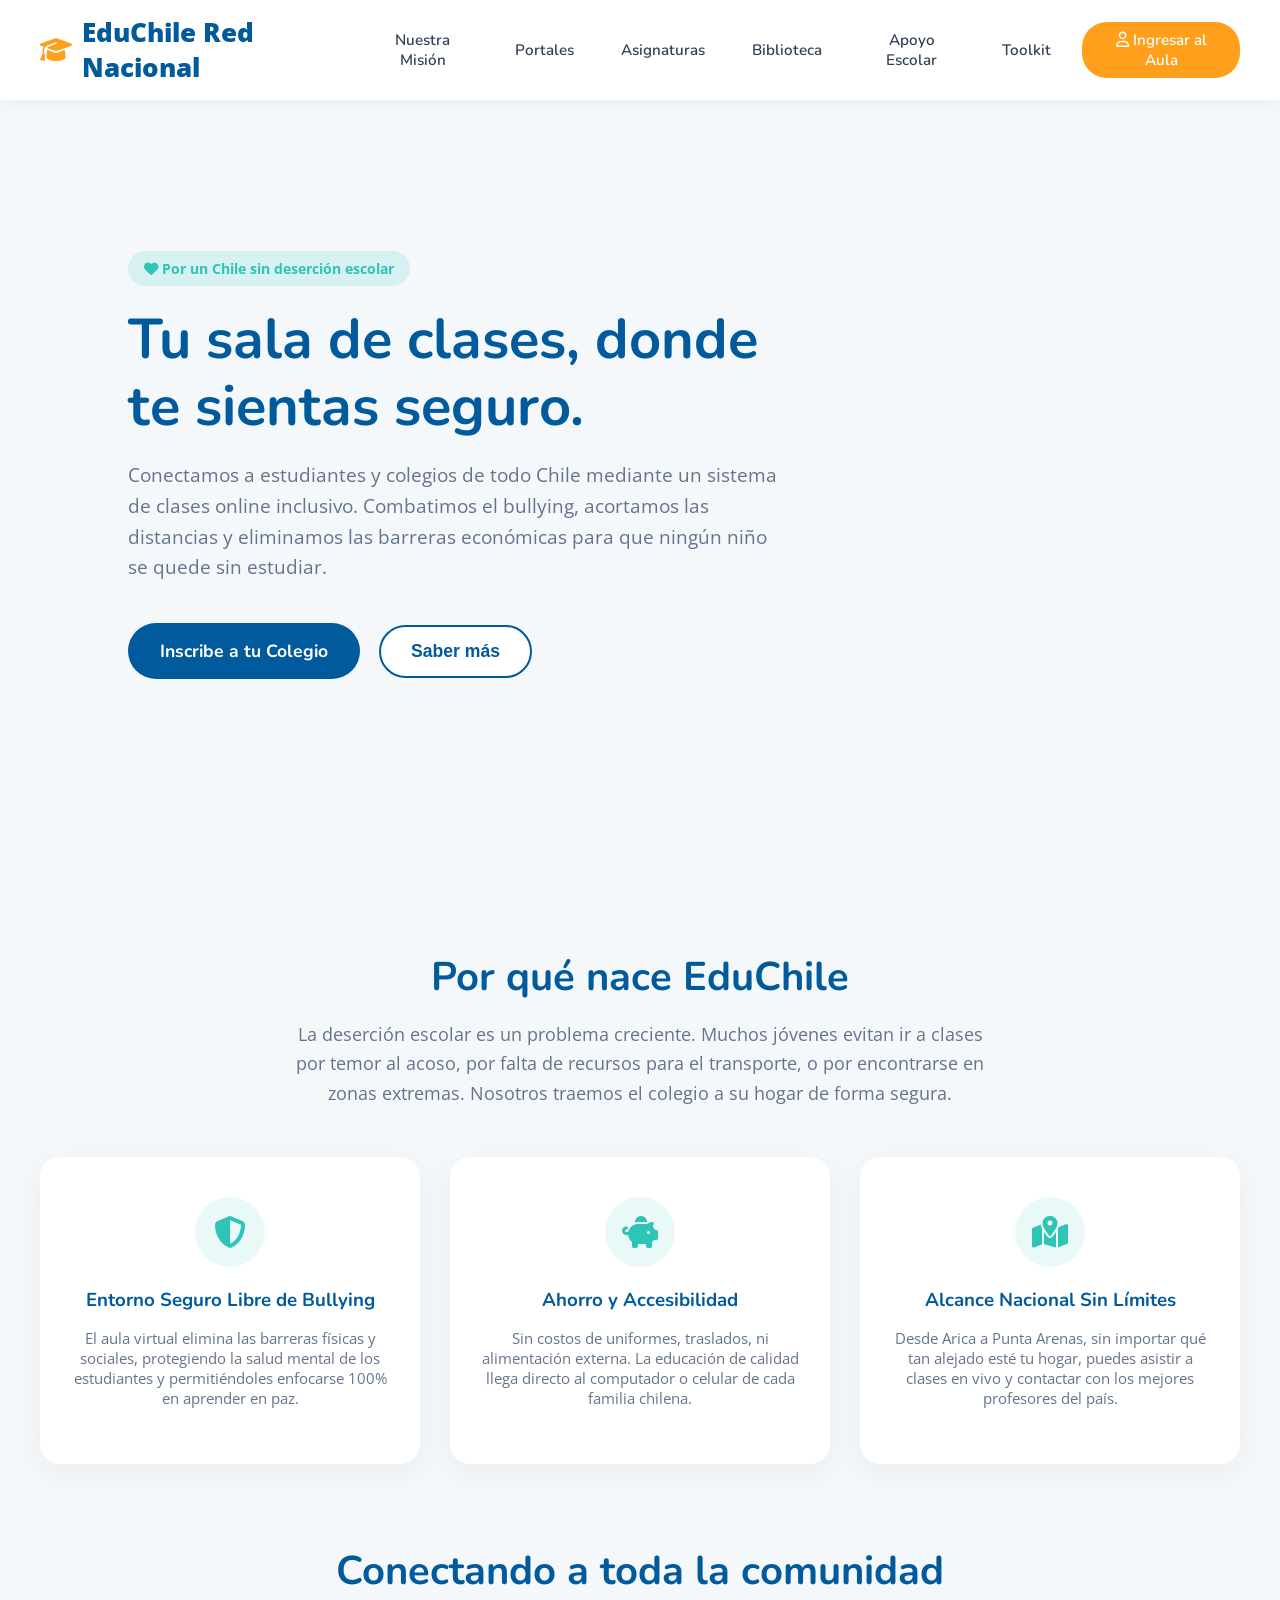
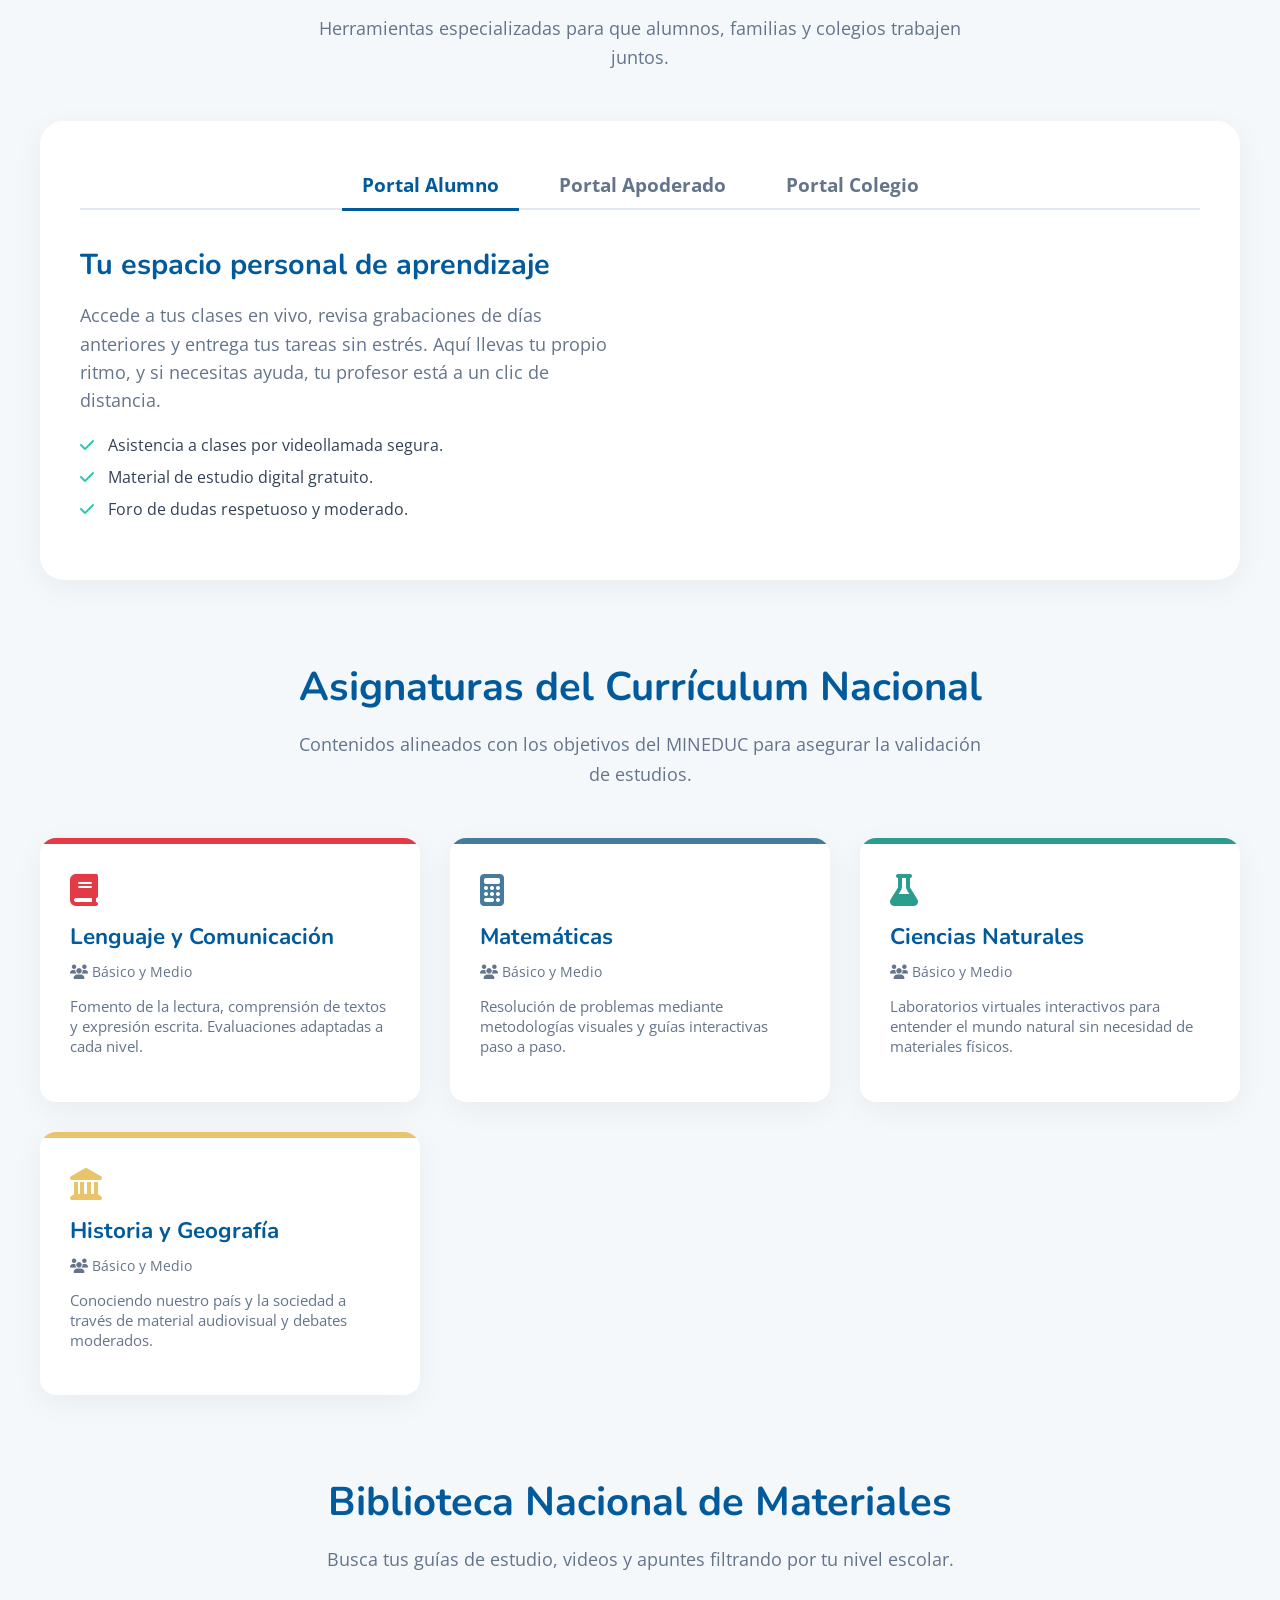
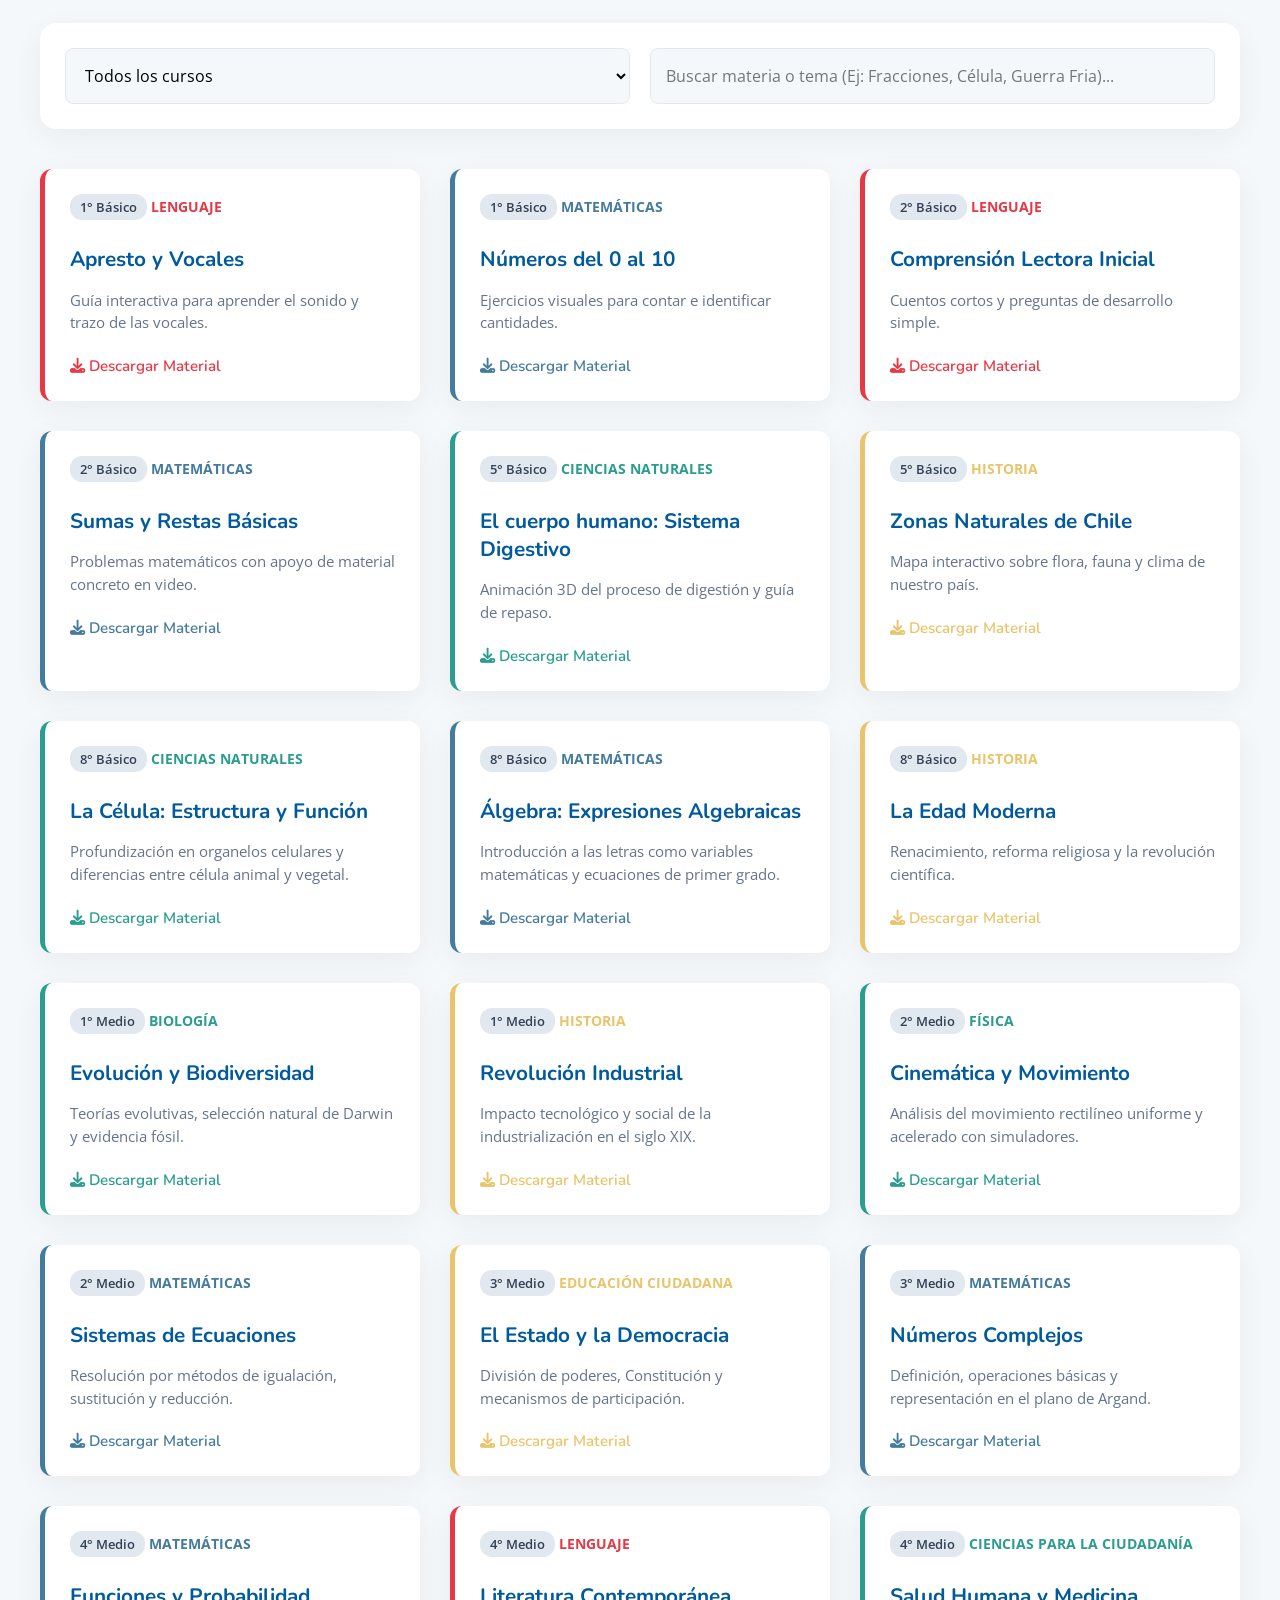
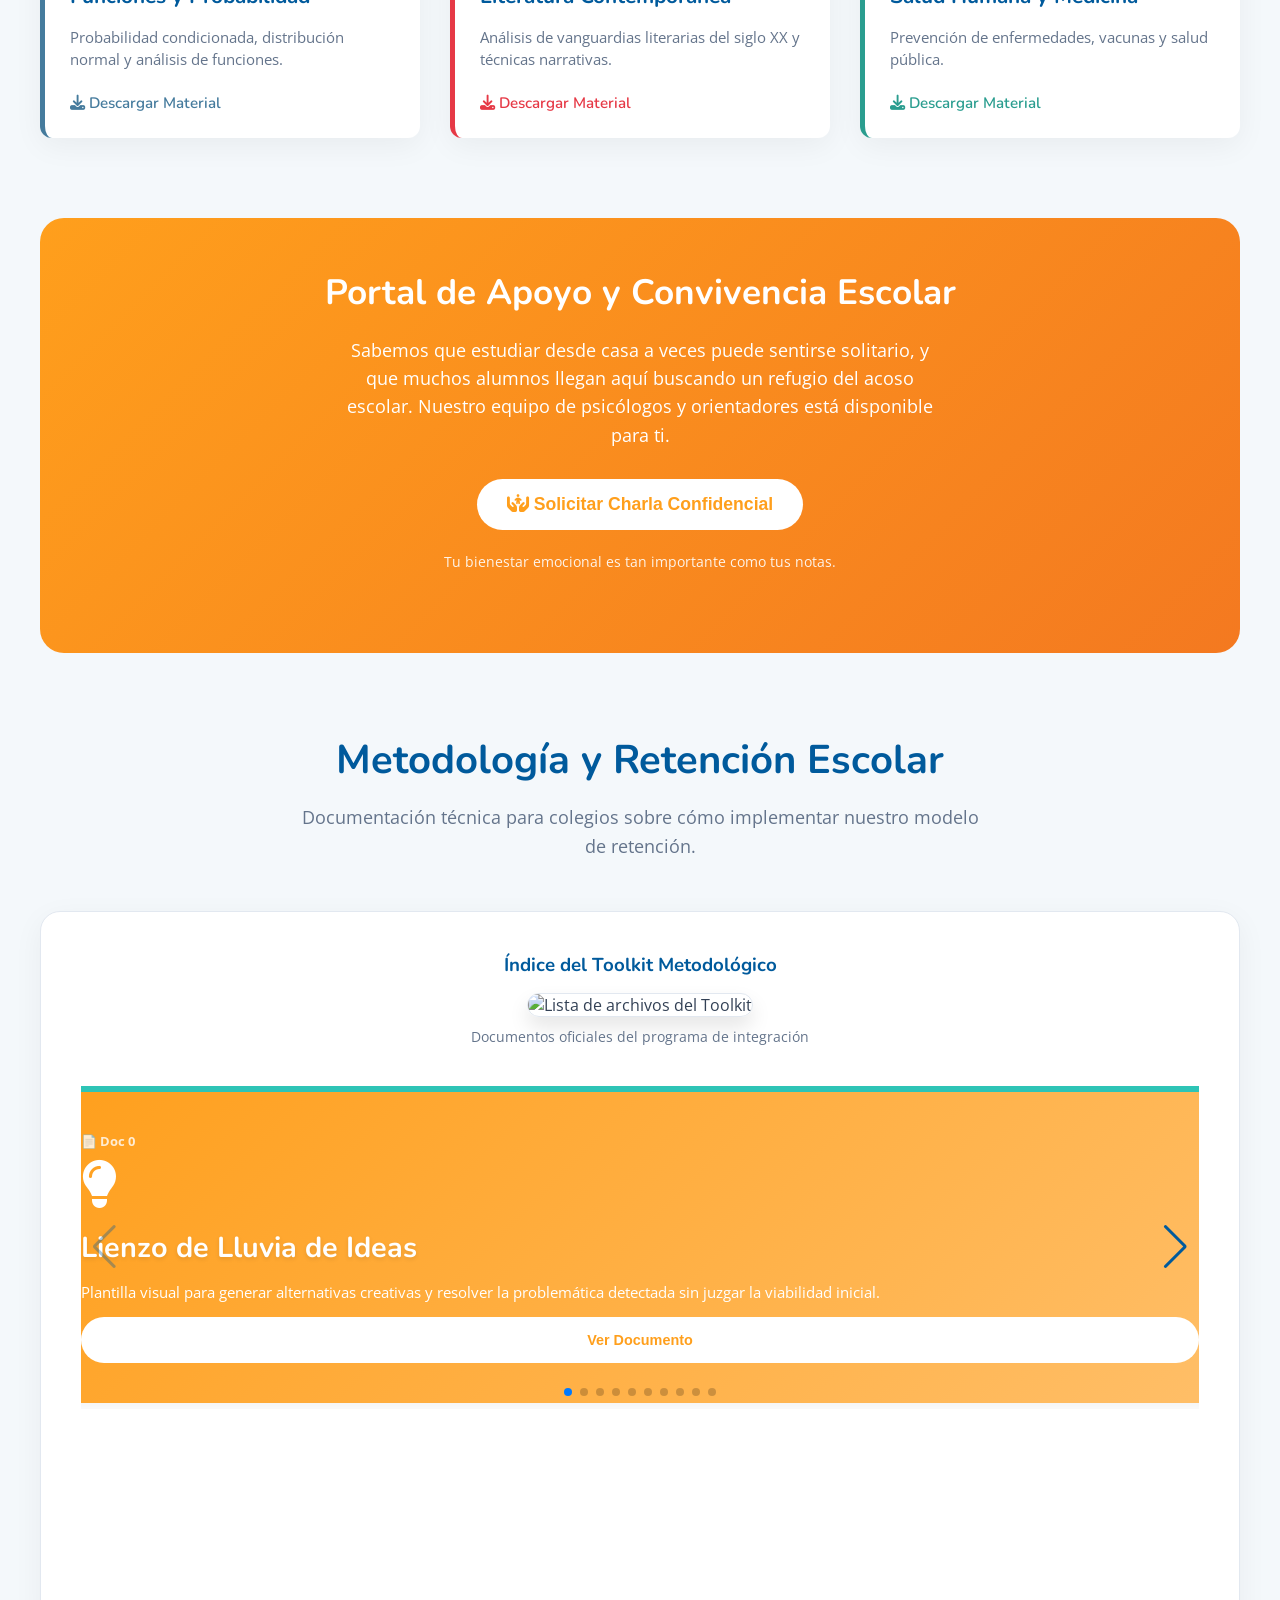
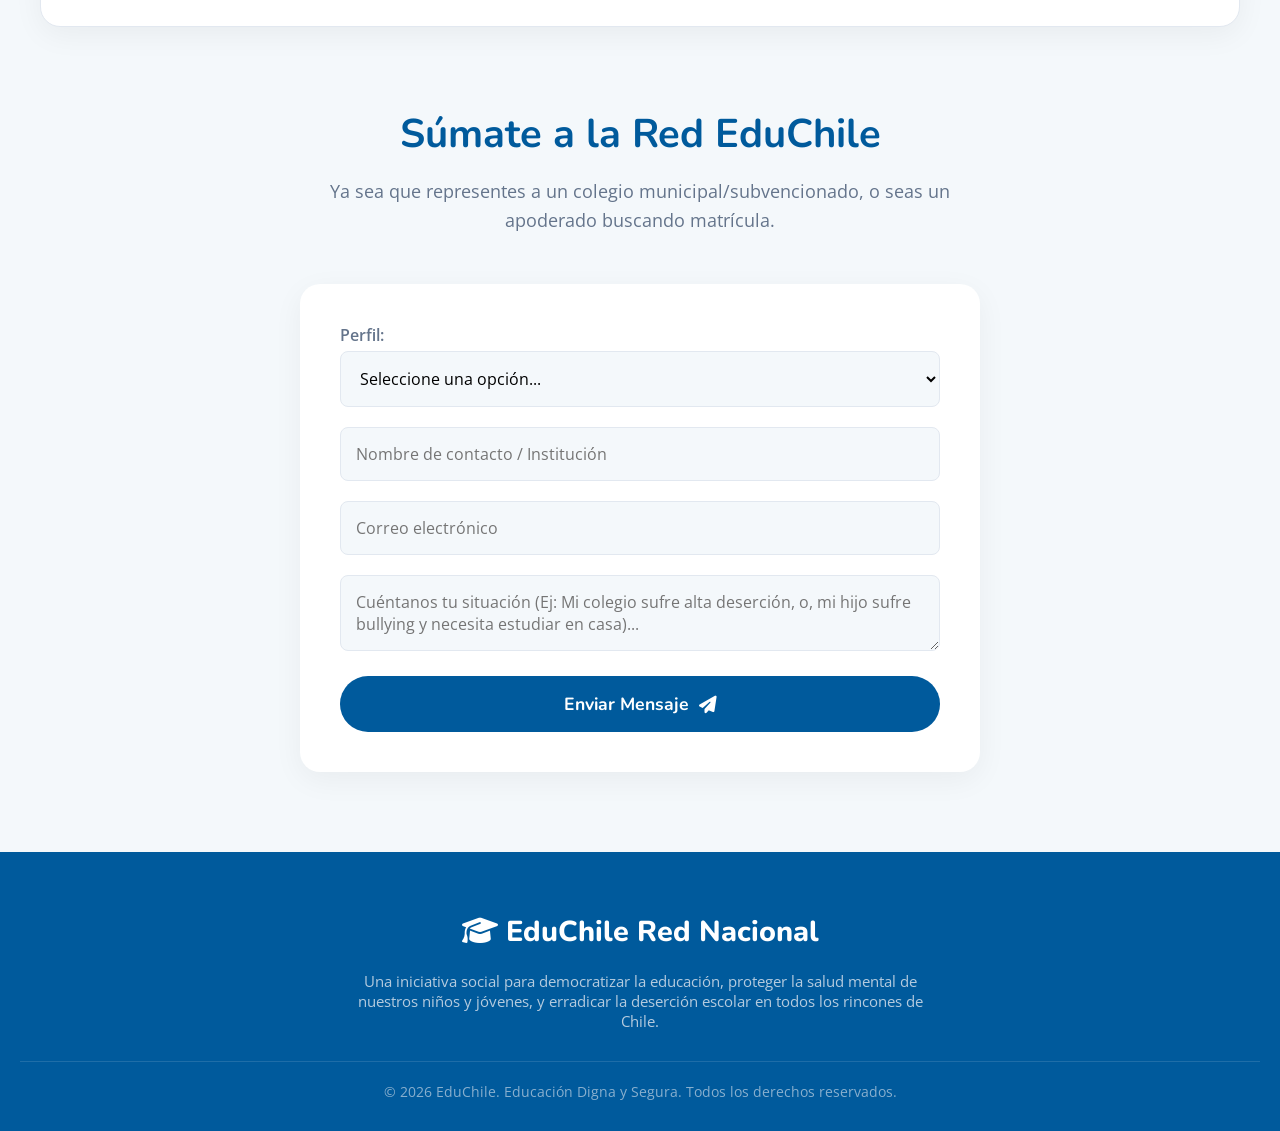
==== clasesonline.html @ bb2551ac "Primera versión: Red Nacional EduChile contra la deserción escolar" ====
<!DOCTYPE html>
<html lang="es">
<head>
    <meta charset="UTF-8">
    <title>EduChile Red Nacional | Tu Sala de Clases Segura</title>
    <meta name="viewport" content="width=device-width, initial-scale=1.0">

    <!-- Fonts -->
    <link rel="preconnect" href="https://fonts.googleapis.com">
    <link rel="preconnect" href="https://fonts.gstatic.com" crossorigin>
    <link href="https://fonts.googleapis.com/css2?family=Nunito:wght@400;600;700;800&family=Open+Sans:wght@400;500;600&display=swap" rel="stylesheet">
    
    <!-- Icons: FontAwesome -->
    <link rel="stylesheet" href="https://cdnjs.cloudflare.com/ajax/libs/font-awesome/6.4.0/css/all.min.css">

    <!-- Swiper CSS -->
    <link rel="stylesheet" href="https://cdn.jsdelivr.net/npm/swiper@10/swiper-bundle.min.css" />

    <style>
        :root {
            --primary: #005A9C; /* Azul de confianza */
            --secondary: #FF9F1C; /* Naranja cálido y motivador */
            --accent: #2EC4B6; /* Turquesa suave */
            --bg-light: #F4F8FB;
            --text-main: #334155;
            --text-light: #64748B;
            --white: #FFFFFF;
            --shadow-soft: 0 8px 30px rgba(0,0,0,0.05);
            --shadow-hover: 0 15px 35px rgba(0,90,156,0.15);
        }

        body {
            margin: 0;
            font-family: 'Open Sans', sans-serif;
            background: var(--bg-light);
            color: var(--text-main);
            scroll-behavior: smooth;
        }

        h1, h2, h3, h4 {
            font-family: 'Nunito', sans-serif;
            margin: 0;
            color: var(--primary);
        }

        /* --- HEADER NAVBAR --- */
        header {
            position: fixed;
            top: 0; left: 0; right: 0;
            background: var(--white);
            padding: 15px 40px;
            display: flex;
            justify-content: space-between;
            align-items: center;
            z-index: 1000;
            box-shadow: 0 2px 15px rgba(0,0,0,0.05);
        }

        .logo {
            color: var(--primary);
            font-size: 1.6rem;
            font-weight: 800;
            display: flex;
            align-items: center;
            gap: 10px;
        }

        .logo i { color: var(--secondary); }

        nav {
            display: flex;
            gap: 15px;
        }

        .nav-btn {
            background: transparent;
            color: var(--text-main);
            border: none;
            padding: 8px 16px;
            font-size: 0.95rem;
            font-weight: 600;
            cursor: pointer;
            transition: color 0.3s ease;
            font-family: 'Nunito', sans-serif;
        }

        .nav-btn:hover {
            color: var(--primary);
        }

        .nav-btn.login-btn {
            background: var(--secondary);
            color: var(--white);
            border-radius: 25px;
            padding: 8px 24px;
        }
        
        .nav-btn.login-btn:hover {
            background: #E88E14;
            transform: scale(1.05);
        }

        /* --- HERO SECTION --- */
        .hero {
            height: 90vh;
            background: linear-gradient(to right, rgba(244, 248, 251, 0.95), rgba(244, 248, 251, 0.7)), 
                        url('https://images.unsplash.com/photo-1427504494785-3a9ca7044f45?q=80&w=2070&auto=format&fit=crop') center/cover no-repeat;
            display: flex;
            align-items: center;
            padding: 0 10%;
            margin-top: 60px; /* offset header */
        }

        .hero-content {
            max-width: 650px;
        }

        .badge {
            display: inline-block;
            background: rgba(46, 196, 182, 0.15);
            color: var(--accent);
            padding: 8px 16px;
            border-radius: 20px;
            font-size: 0.9rem;
            font-weight: 700;
            margin-bottom: 20px;
        }

        .hero h1 {
            font-size: 3.5rem;
            line-height: 1.2;
            margin-bottom: 20px;
            color: var(--primary);
        }

        .hero p {
            font-size: 1.2rem;
            color: var(--text-light);
            margin-bottom: 40px;
            line-height: 1.6;
        }

        .btn-primary {
            background: var(--primary);
            color: var(--white);
            padding: 16px 32px;
            border-radius: 30px;
            font-size: 1.1rem;
            font-weight: 700;
            border: none;
            cursor: pointer;
            transition: all 0.3s ease;
            display: inline-flex;
            align-items: center;
            gap: 10px;
            font-family: 'Nunito', sans-serif;
            text-decoration: none;
        }

        .btn-primary:hover {
            background: #004275;
            box-shadow: 0 10px 20px rgba(0, 90, 156, 0.3);
            transform: translateY(-2px);
        }

        .btn-secondary {
            background: white;
            color: var(--primary);
            border: 2px solid var(--primary);
            padding: 14px 30px;
            border-radius: 30px;
            font-size: 1.1rem;
            font-weight: 700;
            cursor: pointer;
            margin-left: 15px;
            transition: all 0.3s;
        }

        .btn-secondary:hover {
            background: var(--bg-light);
        }

        /* --- LAYOUT CONTAINER --- */
        .container {
            max-width: 1200px;
            margin: 0 auto;
            padding: 80px 20px;
        }

        .section-header {
            text-align: center;
            margin-bottom: 50px;
        }

        .section-header h2 {
            font-size: 2.5rem;
            margin-bottom: 15px;
        }

        .section-header p {
            color: var(--text-light);
            font-size: 1.15rem;
            max-width: 700px;
            margin: 0 auto;
            line-height: 1.6;
        }

        /* --- PROPÓSITO / MISIÓN --- */
        .mission-grid {
            display: grid;
            grid-template-columns: repeat(3, 1fr);
            gap: 30px;
            margin-bottom: 80px;
        }

        .mission-card {
            background: var(--white);
            padding: 40px 30px;
            border-radius: 20px;
            text-align: center;
            box-shadow: var(--shadow-soft);
            transition: transform 0.3s;
        }

        .mission-card:hover {
            transform: translateY(-5px);
            box-shadow: var(--shadow-hover);
        }

        .mission-icon {
            width: 70px;
            height: 70px;
            background: rgba(46, 196, 182, 0.1);
            color: var(--accent);
            border-radius: 50%;
            display: flex;
            align-items: center;
            justify-content: center;
            font-size: 2rem;
            margin: 0 auto 20px;
        }

        /* --- PORTALES --- */
        .portales-wrapper {
            background: var(--white);
            border-radius: 24px;
            padding: 40px;
            box-shadow: var(--shadow-soft);
            margin-bottom: 80px;
        }

        .portal-tabs {
            display: flex;
            justify-content: center;
            gap: 20px;
            margin-bottom: 30px;
            border-bottom: 2px solid #E2E8F0;
            padding-bottom: 10px;
        }

        .portal-tab {
            font-size: 1.2rem;
            font-weight: 700;
            color: var(--text-light);
            cursor: pointer;
            padding: 10px 20px;
            border-bottom: 3px solid transparent;
            margin-bottom: -13px;
            transition: all 0.3s;
        }

        .portal-tab.active {
            color: var(--primary);
            border-bottom-color: var(--primary);
        }

        .portal-content {
            display: flex;
            align-items: center;
            gap: 40px;
        }

        .portal-text {
            flex: 1;
        }

        .portal-img {
            flex: 1;
            height: 300px;
            background-size: cover;
            background-position: center;
            border-radius: 16px;
        }

        /* --- ASIGNATURAS (RAMOS) --- */
        .courses-grid {
            display: grid;
            grid-template-columns: repeat(auto-fit, minmax(280px, 1fr));
            gap: 30px;
            margin-bottom: 80px;
        }

        .course-card {
            background: var(--white);
            border-radius: 16px;
            overflow: hidden;
            box-shadow: var(--shadow-soft);
            transition: all 0.3s ease;
        }

        .course-card:hover {
            transform: translateY(-8px);
            box-shadow: var(--shadow-hover);
        }

        .course-color-bar {
            height: 6px;
        }

        .course-content {
            padding: 30px;
        }

        .course-content h3 {
            font-size: 1.4rem;
            margin-bottom: 10px;
        }

        .course-meta {
            color: var(--text-light);
            font-size: 0.9rem;
            margin-bottom: 15px;
            display: flex;
            gap: 15px;
        }

        /* --- APOYO Y CONVIVENCIA --- */
        .support-box {
            background: linear-gradient(135deg, #FF9F1C, #F47920);
            border-radius: 24px;
            padding: 50px;
            color: white;
            text-align: center;
            margin-bottom: 80px;
            position: relative;
            overflow: hidden;
        }

        .support-box h2 {
            color: white;
            font-size: 2.2rem;
            margin-bottom: 20px;
        }

        .support-box p {
            font-size: 1.1rem;
            max-width: 600px;
            margin: 0 auto 30px;
            line-height: 1.6;
        }

        .support-btn {
            background: white;
            color: #FF9F1C;
            border: none;
            padding: 15px 30px;
            border-radius: 30px;
            font-weight: 700;
            font-size: 1.1rem;
            cursor: pointer;
            transition: transform 0.3s;
        }

        .support-btn:hover {
            transform: scale(1.05);
        }

        /* --- INFORME (REVISTA) --- */
        .revista-wrapper {
            background: var(--white);
            padding: 40px;
            border-radius: 20px;
            box-shadow: var(--shadow-soft);
            margin-bottom: 80px;
            border: 1px solid #E2E8F0;
        }
        
        .revista-container {
            width: 100%;
            height: 500px;
        }

        .swiper-slide {
            background: var(--bg-light);
            border-radius: 12px;
            padding: 40px;
            box-shadow: 0 5px 15px rgba(0,0,0,0.05);
            display: flex;
            flex-direction: column;
            justify-content: center;
            border-top: 6px solid var(--accent);
        }

        /* --- CONTACT --- */
        .contact-form {
            background: white;
            padding: 40px;
            border-radius: 20px;
            box-shadow: var(--shadow-soft);
            max-width: 600px;
            margin: 0 auto;
        }

        .input-group {
            margin-bottom: 20px;
        }

        .input-group input, .input-group textarea, .input-group select {
            width: 100%;
            padding: 15px;
            border: 1px solid #E2E8F0;
            border-radius: 8px;
            font-size: 1rem;
            font-family: 'Open Sans', sans-serif;
            box-sizing: border-box;
            background: var(--bg-light);
        }

        .input-group input:focus, .input-group textarea:focus, .input-group select:focus {
            outline: none;
            border-color: var(--primary);
            background: white;
        }

        /* --- LIBRARY CONTROLS --- */
        .library-controls {
            background: white;
            padding: 25px;
            border-radius: 16px;
            box-shadow: var(--shadow-soft);
            margin-bottom: 40px;
            display: flex;
            gap: 20px;
            flex-wrap: wrap;
        }

        .library-search, .library-select {
            flex: 1;
            min-width: 250px;
            padding: 15px;
            border: 1px solid #E2E8F0;
            border-radius: 8px;
            font-size: 1rem;
            font-family: 'Open Sans', sans-serif;
            background: var(--bg-light);
        }

        .library-search:focus, .library-select:focus {
            outline: none;
            border-color: var(--primary);
            background: white;
        }

        .material-card {
            background: white;
            border-radius: 12px;
            padding: 25px;
            border-left: 5px solid var(--primary);
            box-shadow: var(--shadow-soft);
            transition: transform 0.2s;
        }

        .material-card:hover {
            transform: translateY(-5px);
        }

        .material-badge {
            display: inline-block;
            background: #E2E8F0;
            color: var(--text-main);
            padding: 4px 10px;
            border-radius: 12px;
            font-size: 0.8rem;
            font-weight: 600;
            margin-bottom: 15px;
        }

        /* --- FOOTER --- */
        footer {
            background: var(--primary);
            color: #E2E8F0;
            padding: 60px 20px 30px;
            text-align: center;
        }
        
        .footer-logo {
            font-size: 1.8rem;
            font-weight: 800;
            color: white;
            margin-bottom: 20px;
            font-family: 'Nunito', sans-serif;
        }

        /* Media Queries */
        @media(max-width: 768px) {
            .hero h1 { font-size: 2.5rem; }
            .mission-grid { grid-template-columns: 1fr; }
            .portal-content { flex-direction: column; }
            nav { display: none; }
        }
    </style>
</head>

<body>

    <!-- NAVBAR -->
    <header>
        <div class="logo">
            <i class="fa-solid fa-graduation-cap"></i> EduChile Red Nacional
        </div>
        <nav>
            <button class="nav-btn" onclick="ir('mision')">Nuestra Misión</button>
            <button class="nav-btn" onclick="ir('portales')">Portales</button>
            <button class="nav-btn" onclick="ir('ramos')">Asignaturas</button>
            <button class="nav-btn" onclick="ir('biblioteca')">Biblioteca</button>
            <button class="nav-btn" onclick="ir('apoyo')">Apoyo Escolar</button>
            <button class="nav-btn" onclick="ir('informe')">Toolkit</button>
            <button class="nav-btn login-btn" onclick="login()"><i class="fa-regular fa-user"></i> Ingresar al Aula</button>
        </nav>
    </header>

    <!-- HERO SECTION -->
    <div class="hero">
        <div class="hero-content">
            <div class="badge"><i class="fa-solid fa-heart"></i> Por un Chile sin deserción escolar</div>
            <h1>Tu sala de clases, donde te sientas seguro.</h1>
            <p>Conectamos a estudiantes y colegios de todo Chile mediante un sistema de clases online inclusivo. Combatimos el bullying, acortamos las distancias y eliminamos las barreras económicas para que ningún niño se quede sin estudiar.</p>
            <div>
                <button class="btn-primary" onclick="ir('contacto')">Inscribe a tu Colegio</button>
                <button class="btn-secondary" onclick="ir('mision')">Saber más</button>
            </div>
        </div>
    </div>

    <div class="container">

        <!-- MISIÓN Y PROBLEMA -->
        <div class="section-header" id="mision">
            <h2>Por qué nace EduChile</h2>
            <p>La deserción escolar es un problema creciente. Muchos jóvenes evitan ir a clases por temor al acoso, por falta de recursos para el transporte, o por encontrarse en zonas extremas. Nosotros traemos el colegio a su hogar de forma segura.</p>
        </div>

        <div class="mission-grid">
            <div class="mission-card">
                <div class="mission-icon"><i class="fa-solid fa-shield-halved"></i></div>
                <h3>Entorno Seguro Libre de Bullying</h3>
                <p style="color: var(--text-light); margin-top: 15px; font-size:0.95rem;">
                    El aula virtual elimina las barreras físicas y sociales, protegiendo la salud mental de los estudiantes y permitiéndoles enfocarse 100% en aprender en paz.
                </p>
            </div>
            <div class="mission-card">
                <div class="mission-icon"><i class="fa-solid fa-piggy-bank"></i></div>
                <h3>Ahorro y Accesibilidad</h3>
                <p style="color: var(--text-light); margin-top: 15px; font-size:0.95rem;">
                    Sin costos de uniformes, traslados, ni alimentación externa. La educación de calidad llega directo al computador o celular de cada familia chilena.
                </p>
            </div>
            <div class="mission-card">
                <div class="mission-icon"><i class="fa-solid fa-map-location-dot"></i></div>
                <h3>Alcance Nacional Sin Límites</h3>
                <p style="color: var(--text-light); margin-top: 15px; font-size:0.95rem;">
                    Desde Arica a Punta Arenas, sin importar qué tan alejado esté tu hogar, puedes asistir a clases en vivo y contactar con los mejores profesores del país.
                </p>
            </div>
        </div>

        <!-- PORTALES -->
        <div class="section-header" id="portales">
            <h2>Conectando a toda la comunidad</h2>
            <p>Herramientas especializadas para que alumnos, familias y colegios trabajen juntos.</p>
        </div>

        <div class="portales-wrapper">
            <div class="portal-tabs">
                <div class="portal-tab active" id="tab-alumno" onclick="cambiarPortal('alumno')">Portal Alumno</div>
                <div class="portal-tab" id="tab-apoderado" onclick="cambiarPortal('apoderado')">Portal Apoderado</div>
                <div class="portal-tab" id="tab-colegio" onclick="cambiarPortal('colegio')">Portal Colegio</div>
            </div>

            <!-- Contenido dinámico por JS (Simplificado para el ejemplo) -->
            <div class="portal-content" id="portal-content">
                <div class="portal-text">
                    <h3 style="font-size: 1.8rem; margin-bottom: 15px;">Tu espacio personal de aprendizaje</h3>
                    <p style="font-size: 1.1rem; color: var(--text-light); margin-bottom: 20px; line-height: 1.6;">
                        Accede a tus clases en vivo, revisa grabaciones de días anteriores y entrega tus tareas sin estrés. Aquí llevas tu propio ritmo, y si necesitas ayuda, tu profesor está a un clic de distancia.
                    </p>
                    <ul style="list-style: none; padding: 0;">
                        <li style="margin-bottom: 10px;"><i class="fa-solid fa-check" style="color:var(--accent); margin-right:10px;"></i> Asistencia a clases por videollamada segura.</li>
                        <li style="margin-bottom: 10px;"><i class="fa-solid fa-check" style="color:var(--accent); margin-right:10px;"></i> Material de estudio digital gratuito.</li>
                        <li style="margin-bottom: 10px;"><i class="fa-solid fa-check" style="color:var(--accent); margin-right:10px;"></i> Foro de dudas respetuoso y moderado.</li>
                    </ul>
                </div>
                <div class="portal-img" style="background-image: url('https://images.unsplash.com/photo-1516321497487-e288fb19713f?q=80&w=800&auto=format&fit=crop');"></div>
            </div>
        </div>

        <!-- ASIGNATURAS (RAMOS) -->
        <div class="section-header" id="ramos">
            <h2>Asignaturas del Currículum Nacional</h2>
            <p>Contenidos alineados con los objetivos del MINEDUC para asegurar la validación de estudios.</p>
        </div>

        <div class="courses-grid">
            <div class="course-card">
                <div class="course-color-bar" style="background: #E63946;"></div>
                <div class="course-content">
                    <i class="fa-solid fa-book" style="font-size: 2rem; color: #E63946; margin-bottom: 15px;"></i>
                    <h3>Lenguaje y Comunicación</h3>
                    <div class="course-meta"><span><i class="fa-solid fa-users"></i> Básico y Medio</span></div>
                    <p style="color: var(--text-light); font-size: 0.95rem;">Fomento de la lectura, comprensión de textos y expresión escrita. Evaluaciones adaptadas a cada nivel.</p>
                </div>
            </div>

            <div class="course-card">
                <div class="course-color-bar" style="background: #457B9D;"></div>
                <div class="course-content">
                    <i class="fa-solid fa-calculator" style="font-size: 2rem; color: #457B9D; margin-bottom: 15px;"></i>
                    <h3>Matemáticas</h3>
                    <div class="course-meta"><span><i class="fa-solid fa-users"></i> Básico y Medio</span></div>
                    <p style="color: var(--text-light); font-size: 0.95rem;">Resolución de problemas mediante metodologías visuales y guías interactivas paso a paso.</p>
                </div>
            </div>

            <div class="course-card">
                <div class="course-color-bar" style="background: #2A9D8F;"></div>
                <div class="course-content">
                    <i class="fa-solid fa-flask" style="font-size: 2rem; color: #2A9D8F; margin-bottom: 15px;"></i>
                    <h3>Ciencias Naturales</h3>
                    <div class="course-meta"><span><i class="fa-solid fa-users"></i> Básico y Medio</span></div>
                    <p style="color: var(--text-light); font-size: 0.95rem;">Laboratorios virtuales interactivos para entender el mundo natural sin necesidad de materiales físicos.</p>
                </div>
            </div>

            <div class="course-card">
                <div class="course-color-bar" style="background: #E9C46A;"></div>
                <div class="course-content">
                    <i class="fa-solid fa-landmark" style="font-size: 2rem; color: #E9C46A; margin-bottom: 15px;"></i>
                    <h3>Historia y Geografía</h3>
                    <div class="course-meta"><span><i class="fa-solid fa-users"></i> Básico y Medio</span></div>
                    <p style="color: var(--text-light); font-size: 0.95rem;">Conociendo nuestro país y la sociedad a través de material audiovisual y debates moderados.</p>
                </div>
            </div>
        </div>

        <!-- BIBLIOTECA NACIONAL DE MATERIALES -->
        <div class="section-header" id="biblioteca">
            <h2>Biblioteca Nacional de Materiales</h2>
            <p>Busca tus guías de estudio, videos y apuntes filtrando por tu nivel escolar.</p>
        </div>

        <div class="library-controls">
            <select class="library-select" id="nivelSelect" onchange="filtrarMateriales()">
                <option value="todos">Todos los cursos</option>
                <optgroup label="Educación Básica">
                    <option value="1 basico">1° Básico</option>
                    <option value="2 basico">2° Básico</option>
                    <option value="3 basico">3° Básico</option>
                    <option value="4 basico">4° Básico</option>
                    <option value="5 basico">5° Básico</option>
                    <option value="6 basico">6° Básico</option>
                    <option value="7 basico">7° Básico</option>
                    <option value="8 basico">8° Básico</option>
                </optgroup>
                <optgroup label="Educación Media">
                    <option value="1 medio">1° Medio</option>
                    <option value="2 medio">2° Medio</option>
                    <option value="3 medio">3° Medio</option>
                    <option value="4 medio">4° Medio</option>
                </optgroup>
            </select>
            <input type="text" class="library-search" id="searchInput" placeholder="Buscar materia o tema (Ej: Fracciones, Célula, Guerra Fria)..." onkeyup="filtrarMateriales()">
        </div>

        <div class="courses-grid" id="materialsGrid" style="margin-bottom: 80px;">
            <!-- El contenido dinámico se generará aquí con JS -->
        </div>

        <!-- APOYO PSICOLÓGICO -->
        <div class="support-box" id="apoyo">
            <h2>Portal de Apoyo y Convivencia Escolar</h2>
            <p>
                Sabemos que estudiar desde casa a veces puede sentirse solitario, y que muchos alumnos llegan aquí buscando un refugio del acoso escolar. Nuestro equipo de psicólogos y orientadores está disponible para ti.
            </p>
            <button class="support-btn" onclick="alert('Conectando de forma confidencial con un orientador escolar...')">
                <i class="fa-solid fa-hands-holding-child"></i> Solicitar Charla Confidencial
            </button>
            <p style="margin-top:20px; font-size:0.9rem; opacity:0.9;">Tu bienestar emocional es tan importante como tus notas.</p>
        </div>

        <!-- INFORME / REVISTA (TOOLKIT) -->
        <div class="section-header" id="informe">
            <h2>Metodología y Retención Escolar</h2>
            <p>Documentación técnica para colegios sobre cómo implementar nuestro modelo de retención.</p>
        </div>

        <div class="revista-wrapper">
            <!-- Imagen subida por el usuario (referencia) -->
            <div style="text-align: center; margin-bottom: 40px;">
                <h3 style="color: var(--primary); margin-bottom: 15px;">Índice del Toolkit Metodológico</h3>
                <!-- Aquí se muestra la imagen solicitada por el usuario -->
                <img src="lista_toolkit.png" alt="Lista de archivos del Toolkit" style="max-width: 100%; border-radius: 12px; box-shadow: 0 10px 20px rgba(0,0,0,0.1); border: 1px solid #E2E8F0;">
                <p style="color: var(--text-light); margin-top: 10px; font-size: 0.9rem;">Documentos oficiales del programa de integración</p>
            </div>

            <div class="revista-container">
                <div class="swiper mySwiper">
                    <div class="swiper-wrapper">
                        
                        <!-- Slide 0 -->
                        <div class="swiper-slide" style="background: linear-gradient(135deg, #FF9F1C 0%, #FFBF69 100%);">
                            <span style="color:rgba(255,255,255,0.8); font-size:0.8rem; font-weight:bold; margin-bottom:10px;">📄 Doc 0</span>
                            <i class="fa-solid fa-lightbulb" style="font-size: 3rem; color: white; margin-bottom: 20px;"></i>
                            <h2 style="color:white; font-size:1.8rem; text-shadow: 0 2px 4px rgba(0,0,0,0.1);">Lienzo de Lluvia de Ideas</h2>
                            <p style="color:white; font-size:0.95rem;">Plantilla visual para generar alternativas creativas y resolver la problemática detectada sin juzgar la viabilidad inicial.</p>
                            <button class="support-btn" style="margin-top:auto; width:100%; font-size:0.9rem;" onclick="alert('Abriendo lienzo...')">Ver Documento</button>
                        </div>

                        <!-- Slide 1 -->
                        <div class="swiper-slide" style="background: linear-gradient(135deg, #2EC4B6 0%, #CBF3F0 100%);">
                            <span style="color:rgba(0,0,0,0.5); font-size:0.8rem; font-weight:bold; margin-bottom:10px;">📄 Doc 1</span>
                            <i class="fa-solid fa-clipboard-user" style="font-size: 3rem; color: var(--primary); margin-bottom: 20px;"></i>
                            <h2 style="color:var(--primary); font-size:1.8rem;">Preparación de Entrevista</h2>
                            <p style="color:var(--text-main); font-size:0.95rem;">Define objetivos, perfil de usuarios en riesgo y planifica el acercamiento logístico y emocional para la investigación.</p>
                            <button class="btn-primary" style="margin-top:auto; width:100%; font-size:0.9rem; justify-content:center;" onclick="alert('Abriendo documento...')">Ver Documento</button>
                        </div>
                        
                        <!-- Slide 2 -->
                        <div class="swiper-slide" style="background: linear-gradient(135deg, #005A9C 0%, #003F70 100%);">
                            <span style="color:rgba(255,255,255,0.7); font-size:0.8rem; font-weight:bold; margin-bottom:10px;">📄 Doc 2</span>
                            <i class="fa-solid fa-comments" style="font-size: 3rem; color: #2EC4B6; margin-bottom: 20px;"></i>
                            <h2 style="color:white; font-size:1.8rem;">Pauta de Entrevista</h2>
                            <p style="color:white; font-size:0.95rem;">Estructura de cuestionamiento profundo para descubrir los verdaderos dolores, miedos y necesidades de la familia y el alumno.</p>
                            <button class="btn-secondary" style="margin-top:auto; width:100%; font-size:0.9rem;" onclick="alert('Abriendo pauta...')">Ver Documento</button>
                        </div>

                        <!-- Slide 3 -->
                        <div class="swiper-slide" style="background: linear-gradient(135deg, #E63946 0%, #F4A261 100%);">
                            <span style="color:rgba(255,255,255,0.8); font-size:0.8rem; font-weight:bold; margin-bottom:10px;">📄 Doc 3</span>
                            <i class="fa-solid fa-map" style="font-size: 3rem; color: white; margin-bottom: 20px;"></i>
                            <h2 style="color:white; font-size:1.8rem; text-shadow: 0 2px 4px rgba(0,0,0,0.1);">Mapa de Priorización</h2>
                            <p style="color:white; font-size:0.95rem;">Herramienta para clasificar los hallazgos según su impacto emocional en el alumno y el esfuerzo requerido para solucionarlo.</p>
                            <button class="support-btn" style="margin-top:auto; width:100%; font-size:0.9rem; color:#E63946;" onclick="alert('Abriendo mapa...')">Ver Documento</button>
                        </div>

                        <!-- Slide 4 -->
                        <div class="swiper-slide" style="background: linear-gradient(135deg, #F4F8FB 0%, #E2E8F0 100%);">
                            <span style="color:var(--text-light); font-size:0.8rem; font-weight:bold; margin-bottom:10px;">📄 Doc 4</span>
                            <i class="fa-solid fa-layer-group" style="font-size: 3rem; color: var(--secondary); margin-bottom: 20px;"></i>
                            <h2 style="color:var(--primary); font-size:1.8rem;">Matriz de Categorización</h2>
                            <p style="color:var(--text-main); font-size:0.95rem;">Plantilla para agrupar las citas y observaciones cualitativas de las entrevistas y transformarlas en "Insights" accionables.</p>
                            <button class="btn-primary" style="margin-top:auto; width:100%; font-size:0.9rem; justify-content:center;" onclick="alert('Abriendo matriz...')">Ver Documento</button>
                        </div>

                        <!-- Slide 5 -->
                        <div class="swiper-slide" style="background: linear-gradient(135deg, #8338EC 0%, #3A0CA3 100%);">
                            <span style="color:rgba(255,255,255,0.7); font-size:0.8rem; font-weight:bold; margin-bottom:10px;">📄 Doc 5</span>
                            <i class="fa-solid fa-arrows-rotate" style="font-size: 3rem; color: #F72585; margin-bottom: 20px;"></i>
                            <h2 style="color:white; font-size:1.8rem;">Redefinición del Desafío</h2>
                            <p style="color:white; font-size:0.95rem;">Transforma los problemas encontrados en oportunidades de diseño utilizando la metodología "¿Cómo podríamos nosotros...?".</p>
                            <button class="btn-secondary" style="margin-top:auto; width:100%; font-size:0.9rem; color:#8338EC;" onclick="alert('Abriendo documento...')">Ver Documento</button>
                        </div>

                        <!-- Slide 6 -->
                        <div class="swiper-slide" style="background: linear-gradient(135deg, #2A9D8F 0%, #264653 100%);">
                            <span style="color:rgba(255,255,255,0.7); font-size:0.8rem; font-weight:bold; margin-bottom:10px;">📄 Doc 6</span>
                            <i class="fa-solid fa-magnifying-glass-chart" style="font-size: 3rem; color: #E9C46A; margin-bottom: 20px;"></i>
                            <h2 style="color:white; font-size:1.8rem;">Ficha de Antecedentes</h2>
                            <p style="color:white; font-size:0.95rem;">Recopilación de investigaciones previas, contexto psicosocial, competencia y casos de éxito de educación a distancia.</p>
                            <button class="support-btn" style="margin-top:auto; width:100%; font-size:0.9rem; color:#2A9D8F;" onclick="alert('Abriendo ficha...')">Ver Documento</button>
                        </div>

                        <!-- Slide 7 -->
                        <div class="swiper-slide" style="background: linear-gradient(135deg, #E9C46A 0%, #F4A261 100%);">
                            <span style="color:rgba(0,0,0,0.5); font-size:0.8rem; font-weight:bold; margin-bottom:10px;">📄 Doc 7</span>
                            <i class="fa-solid fa-list-check" style="font-size: 3rem; color: #264653; margin-bottom: 20px;"></i>
                            <h2 style="color:#264653; font-size:1.8rem;">Tabla de Requerimientos</h2>
                            <p style="color:var(--text-main); font-size:0.95rem;">Traducción técnica de las necesidades sociales en características funcionales y emocionales para el sistema educativo.</p>
                            <button class="btn-primary" style="margin-top:auto; width:100%; font-size:0.9rem; justify-content:center;" onclick="alert('Abriendo tabla...')">Ver Documento</button>
                        </div>

                        <!-- Slide 8 -->
                        <div class="swiper-slide" style="background: linear-gradient(135deg, #FF006E 0%, #8338EC 100%);">
                            <span style="color:rgba(255,255,255,0.7); font-size:0.8rem; font-weight:bold; margin-bottom:10px;">📄 Doc 8</span>
                            <i class="fa-solid fa-brain" style="font-size: 3rem; color: white; margin-bottom: 20px;"></i>
                            <h2 style="color:white; font-size:1.8rem;">Canvas Brainstorming</h2>
                            <p style="color:white; font-size:0.95rem;">Espacio estructurado para cruzar ideas pedagógicas y tecnológicas orientadas a la retención de estudiantes vulnerables.</p>
                            <button class="support-btn" style="margin-top:auto; width:100%; font-size:0.9rem; color:#FF006E;" onclick="alert('Abriendo canvas...')">Ver Documento</button>
                        </div>

                        <!-- Slide 9 -->
                        <div class="swiper-slide" style="background: linear-gradient(135deg, #005A9C 0%, #2EC4B6 100%);">
                            <span style="color:rgba(255,255,255,0.7); font-size:0.8rem; font-weight:bold; margin-bottom:10px;">📄 Doc 9</span>
                            <i class="fa-solid fa-filter" style="font-size: 3rem; color: #FF9F1C; margin-bottom: 20px;"></i>
                            <h2 style="color:white; font-size:1.8rem;">Clasificación de Ideas</h2>
                            <p style="color:white; font-size:0.95rem;">Filtro final para seleccionar la propuesta de intervención más viable económica y técnicamente para colegios municipales.</p>
                            <button class="btn-secondary" style="margin-top:auto; width:100%; font-size:0.9rem; color:#005A9C;" onclick="alert('Abriendo clasificación...')">Ver Documento</button>
                        </div>

                    </div>
                    <div class="swiper-button-next" style="color:var(--primary);"></div>
                    <div class="swiper-button-prev" style="color:var(--primary);"></div>
                    <div class="swiper-pagination"></div>
                </div>
            </div>
        </div>

        <!-- CONTACTO -->
        <div class="section-header" id="contacto">
            <h2>Súmate a la Red EduChile</h2>
            <p>Ya sea que representes a un colegio municipal/subvencionado, o seas un apoderado buscando matrícula.</p>
        </div>

        <form class="contact-form" onsubmit="event.preventDefault(); alert('Gracias por contactarnos. Un coordinador educativo te llamará pronto.');">
            <div class="input-group">
                <label style="font-weight:600; margin-bottom:5px; display:block; color:var(--text-light);">Perfil:</label>
                <select required>
                    <option value="">Seleccione una opción...</option>
                    <option value="colegio">Director / Representante de Colegio</option>
                    <option value="apoderado">Apoderado / Estudiante</option>
                    <option value="docente">Docente voluntario</option>
                </select>
            </div>
            <div class="input-group">
                <input type="text" placeholder="Nombre de contacto / Institución" required>
            </div>
            <div class="input-group">
                <input type="email" placeholder="Correo electrónico" required>
            </div>
            <div class="input-group">
                <textarea placeholder="Cuéntanos tu situación (Ej: Mi colegio sufre alta deserción, o, mi hijo sufre bullying y necesita estudiar en casa)..." required></textarea>
            </div>
            <button type="submit" class="btn-primary" style="width: 100%; justify-content: center;">
                Enviar Mensaje <i class="fa-solid fa-paper-plane"></i>
            </button>
        </form>

    </div>

    <!-- FOOTER -->
    <footer>
        <div class="footer-logo">
            <i class="fa-solid fa-graduation-cap"></i> EduChile Red Nacional
        </div>
        <p style="max-width: 600px; margin: 0 auto 30px; font-size: 0.95rem; opacity: 0.8;">
            Una iniciativa social para democratizar la educación, proteger la salud mental de nuestros niños y jóvenes, y erradicar la deserción escolar en todos los rincones de Chile.
        </p>
        <div style="font-size: 0.85rem; opacity: 0.6; border-top: 1px solid rgba(255,255,255,0.2); padding-top: 20px;">
            &copy; 2026 EduChile. Educación Digna y Segura. Todos los derechos reservados.
        </div>
    </footer>

    <!-- Scripts -->
    <script src="https://cdn.jsdelivr.net/npm/swiper@10/swiper-bundle.min.js"></script>
    <script>
        function ir(seccion) {
            document.getElementById(seccion).scrollIntoView({ behavior: 'smooth' });
        }

        function login() {
            alert('🔐 Ingresando al Aula Virtual Segura...');
        }

        // Cambio de Tabs en la sección Portales
        function cambiarPortal(tipo) {
            document.querySelectorAll('.portal-tab').forEach(tab => tab.classList.remove('active'));
            document.getElementById('tab-' + tipo).classList.add('active');

            const content = document.getElementById('portal-content');
            if (tipo === 'alumno') {
                content.innerHTML = `
                    <div class="portal-text">
                        <h3 style="font-size: 1.8rem; margin-bottom: 15px;">Tu espacio personal de aprendizaje</h3>
                        <p style="font-size: 1.1rem; color: var(--text-light); margin-bottom: 20px; line-height: 1.6;">Accede a tus clases en vivo, revisa grabaciones de días anteriores y entrega tus tareas sin estrés. Aquí llevas tu propio ritmo.</p>
                        <ul style="list-style: none; padding: 0;">
                            <li style="margin-bottom: 10px;"><i class="fa-solid fa-check" style="color:var(--accent); margin-right:10px;"></i> Asistencia a clases por videollamada segura.</li>
                            <li style="margin-bottom: 10px;"><i class="fa-solid fa-check" style="color:var(--accent); margin-right:10px;"></i> Foro de dudas respetuoso y moderado.</li>
                        </ul>
                    </div>
                    <div class="portal-img" style="background-image: url('https://images.unsplash.com/photo-1516321497487-e288fb19713f?q=80&w=800&auto=format&fit=crop');"></div>
                `;
            } else if (tipo === 'apoderado') {
                content.innerHTML = `
                    <div class="portal-text">
                        <h3 style="font-size: 1.8rem; margin-bottom: 15px;">Acompañamiento transparente</h3>
                        <p style="font-size: 1.1rem; color: var(--text-light); margin-bottom: 20px; line-height: 1.6;">Monitorea el avance de tu hijo, comunícate directamente con los docentes y recibe reportes psicopedagógicos de manera periódica.</p>
                        <ul style="list-style: none; padding: 0;">
                            <li style="margin-bottom: 10px;"><i class="fa-solid fa-check" style="color:var(--accent); margin-right:10px;"></i> Visualización de notas y asistencia.</li>
                            <li style="margin-bottom: 10px;"><i class="fa-solid fa-check" style="color:var(--accent); margin-right:10px;"></i> Reuniones de apoderados virtuales.</li>
                        </ul>
                    </div>
                    <div class="portal-img" style="background-image: url('https://images.unsplash.com/photo-1573164713988-8665fc963095?q=80&w=800&auto=format&fit=crop');"></div>
                `;
            } else if (tipo === 'colegio') {
                content.innerHTML = `
                    <div class="portal-text">
                        <h3 style="font-size: 1.8rem; margin-bottom: 15px;">Integración para Colegios</h3>
                        <p style="font-size: 1.1rem; color: var(--text-light); margin-bottom: 20px; line-height: 1.6;">Plataforma integral para directores y docentes. Mantén la matrícula de tus estudiantes vulnerables impartiendo tus propias clases en nuestro sistema.</p>
                        <ul style="list-style: none; padding: 0;">
                            <li style="margin-bottom: 10px;"><i class="fa-solid fa-check" style="color:var(--accent); margin-right:10px;"></i> Panel administrativo Mineduc.</li>
                            <li style="margin-bottom: 10px;"><i class="fa-solid fa-check" style="color:var(--accent); margin-right:10px;"></i> Capacitación digital para docentes.</li>
                        </ul>
                    </div>
                    <div class="portal-img" style="background-image: url('https://images.unsplash.com/photo-1524178232363-1fb2b075b655?q=80&w=800&auto=format&fit=crop');"></div>
                `;
            }
        }

        // --- BASE DE DATOS DE LA BIBLIOTECA (MINEDUC) ---
        const materialesBD = [
            // 1° Básico
            { nivel: "1 basico", curso: "1° Básico", asignatura: "Lenguaje", tema: "Apresto y Vocales", desc: "Guía interactiva para aprender el sonido y trazo de las vocales." },
            { nivel: "1 basico", curso: "1° Básico", asignatura: "Matemáticas", tema: "Números del 0 al 10", desc: "Ejercicios visuales para contar e identificar cantidades." },
            // 2° Básico
            { nivel: "2 basico", curso: "2° Básico", asignatura: "Lenguaje", tema: "Comprensión Lectora Inicial", desc: "Cuentos cortos y preguntas de desarrollo simple." },
            { nivel: "2 basico", curso: "2° Básico", asignatura: "Matemáticas", tema: "Sumas y Restas Básicas", desc: "Problemas matemáticos con apoyo de material concreto en video." },
            // 5° Básico
            { nivel: "5 basico", curso: "5° Básico", asignatura: "Ciencias Naturales", tema: "El cuerpo humano: Sistema Digestivo", desc: "Animación 3D del proceso de digestión y guía de repaso." },
            { nivel: "5 basico", curso: "5° Básico", asignatura: "Historia", tema: "Zonas Naturales de Chile", desc: "Mapa interactivo sobre flora, fauna y clima de nuestro país." },
            // 8° Básico
            { nivel: "8 basico", curso: "8° Básico", asignatura: "Ciencias Naturales", tema: "La Célula: Estructura y Función", desc: "Profundización en organelos celulares y diferencias entre célula animal y vegetal." },
            { nivel: "8 basico", curso: "8° Básico", asignatura: "Matemáticas", tema: "Álgebra: Expresiones Algebraicas", desc: "Introducción a las letras como variables matemáticas y ecuaciones de primer grado." },
            { nivel: "8 basico", curso: "8° Básico", asignatura: "Historia", tema: "La Edad Moderna", desc: "Renacimiento, reforma religiosa y la revolución científica." },
            // 1° Medio
            { nivel: "1 medio", curso: "1° Medio", asignatura: "Biología", tema: "Evolución y Biodiversidad", desc: "Teorías evolutivas, selección natural de Darwin y evidencia fósil." },
            { nivel: "1 medio", curso: "1° Medio", asignatura: "Historia", tema: "Revolución Industrial", desc: "Impacto tecnológico y social de la industrialización en el siglo XIX." },
            // 2° Medio
            { nivel: "2 medio", curso: "2° Medio", asignatura: "Física", tema: "Cinemática y Movimiento", desc: "Análisis del movimiento rectilíneo uniforme y acelerado con simuladores." },
            { nivel: "2 medio", curso: "2° Medio", asignatura: "Matemáticas", tema: "Sistemas de Ecuaciones", desc: "Resolución por métodos de igualación, sustitución y reducción." },
            // 3° Medio
            { nivel: "3 medio", curso: "3° Medio", asignatura: "Educación Ciudadana", tema: "El Estado y la Democracia", desc: "División de poderes, Constitución y mecanismos de participación." },
            { nivel: "3 medio", curso: "3° Medio", asignatura: "Matemáticas", tema: "Números Complejos", desc: "Definición, operaciones básicas y representación en el plano de Argand." },
            // 4° Medio
            { nivel: "4 medio", curso: "4° Medio", asignatura: "Matemáticas", tema: "Funciones y Probabilidad", desc: "Probabilidad condicionada, distribución normal y análisis de funciones." },
            { nivel: "4 medio", curso: "4° Medio", asignatura: "Lenguaje", tema: "Literatura Contemporánea", desc: "Análisis de vanguardias literarias del siglo XX y técnicas narrativas." },
            { nivel: "4 medio", curso: "4° Medio", asignatura: "Ciencias para la Ciudadanía", tema: "Salud Humana y Medicina", desc: "Prevención de enfermedades, vacunas y salud pública." }
        ];

        function renderMateriales(data) {
            const grid = document.getElementById('materialsGrid');
            grid.innerHTML = '';

            if(data.length === 0) {
                grid.innerHTML = '<p style="color:var(--text-light); text-align:center; grid-column:1/-1;">No se encontraron materiales para esta búsqueda.</p>';
                return;
            }

            data.forEach(item => {
                let colorBase = "var(--primary)";
                if(item.asignatura.includes("Mate")) colorBase = "#457B9D";
                else if(item.asignatura.includes("Cien") || item.asignatura.includes("Biol") || item.asignatura.includes("Fís")) colorBase = "#2A9D8F";
                else if(item.asignatura.includes("Histo") || item.asignatura.includes("Ciuda")) colorBase = "#E9C46A";
                else if(item.asignatura.includes("Leng")) colorBase = "#E63946";

                const card = document.createElement('div');
                card.className = 'material-card';
                card.style.borderLeftColor = colorBase;
                card.innerHTML = `
                    <div class="material-badge">${item.curso}</div>
                    <span style="color:${colorBase}; font-size:0.85rem; font-weight:700; text-transform:uppercase;">${item.asignatura}</span>
                    <h3 style="margin: 10px 0; font-size: 1.3rem;">${item.tema}</h3>
                    <p style="color:var(--text-light); font-size:0.95rem; line-height:1.5; margin-bottom: 20px;">${item.desc}</p>
                    <button class="nav-btn" style="color:${colorBase}; padding:0;" onclick="alert('Descargando guía de ${item.tema}...')"><i class="fa-solid fa-download"></i> Descargar Material</button>
                `;
                grid.appendChild(card);
            });
        }

        function filtrarMateriales() {
            const nivelFiltro = document.getElementById('nivelSelect').value;
            const textoFiltro = document.getElementById('searchInput').value.toLowerCase();

            const resultados = materialesBD.filter(item => {
                const matchNivel = (nivelFiltro === 'todos') || (item.nivel === nivelFiltro);
                const stringToSearch = (item.tema + " " + item.asignatura + " " + item.desc).toLowerCase();
                const matchTexto = stringToSearch.includes(textoFiltro);
                return matchNivel && matchTexto;
            });

            renderMateriales(resultados);
        }

        // Inicializar Swiper y renderizar biblioteca al cargar
        document.addEventListener("DOMContentLoaded", function() {
            renderMateriales(materialesBD);

            new Swiper(".mySwiper", {
                effect: "coverflow",
                grabCursor: true,
                centeredSlides: true,
                slidesPerView: "auto",
                spaceBetween: 30,
                coverflowEffect: {
                    rotate: 0,
                    stretch: 0,
                    depth: 100,
                    modifier: 1,
                    slideShadows: false,
                },
                pagination: {
                    el: ".swiper-pagination",
                    clickable: true,
                },
                navigation: {
                    nextEl: ".swiper-button-next",
                    prevEl: ".swiper-button-prev",
                },
            });
        });
    </script>
</body>
</html>
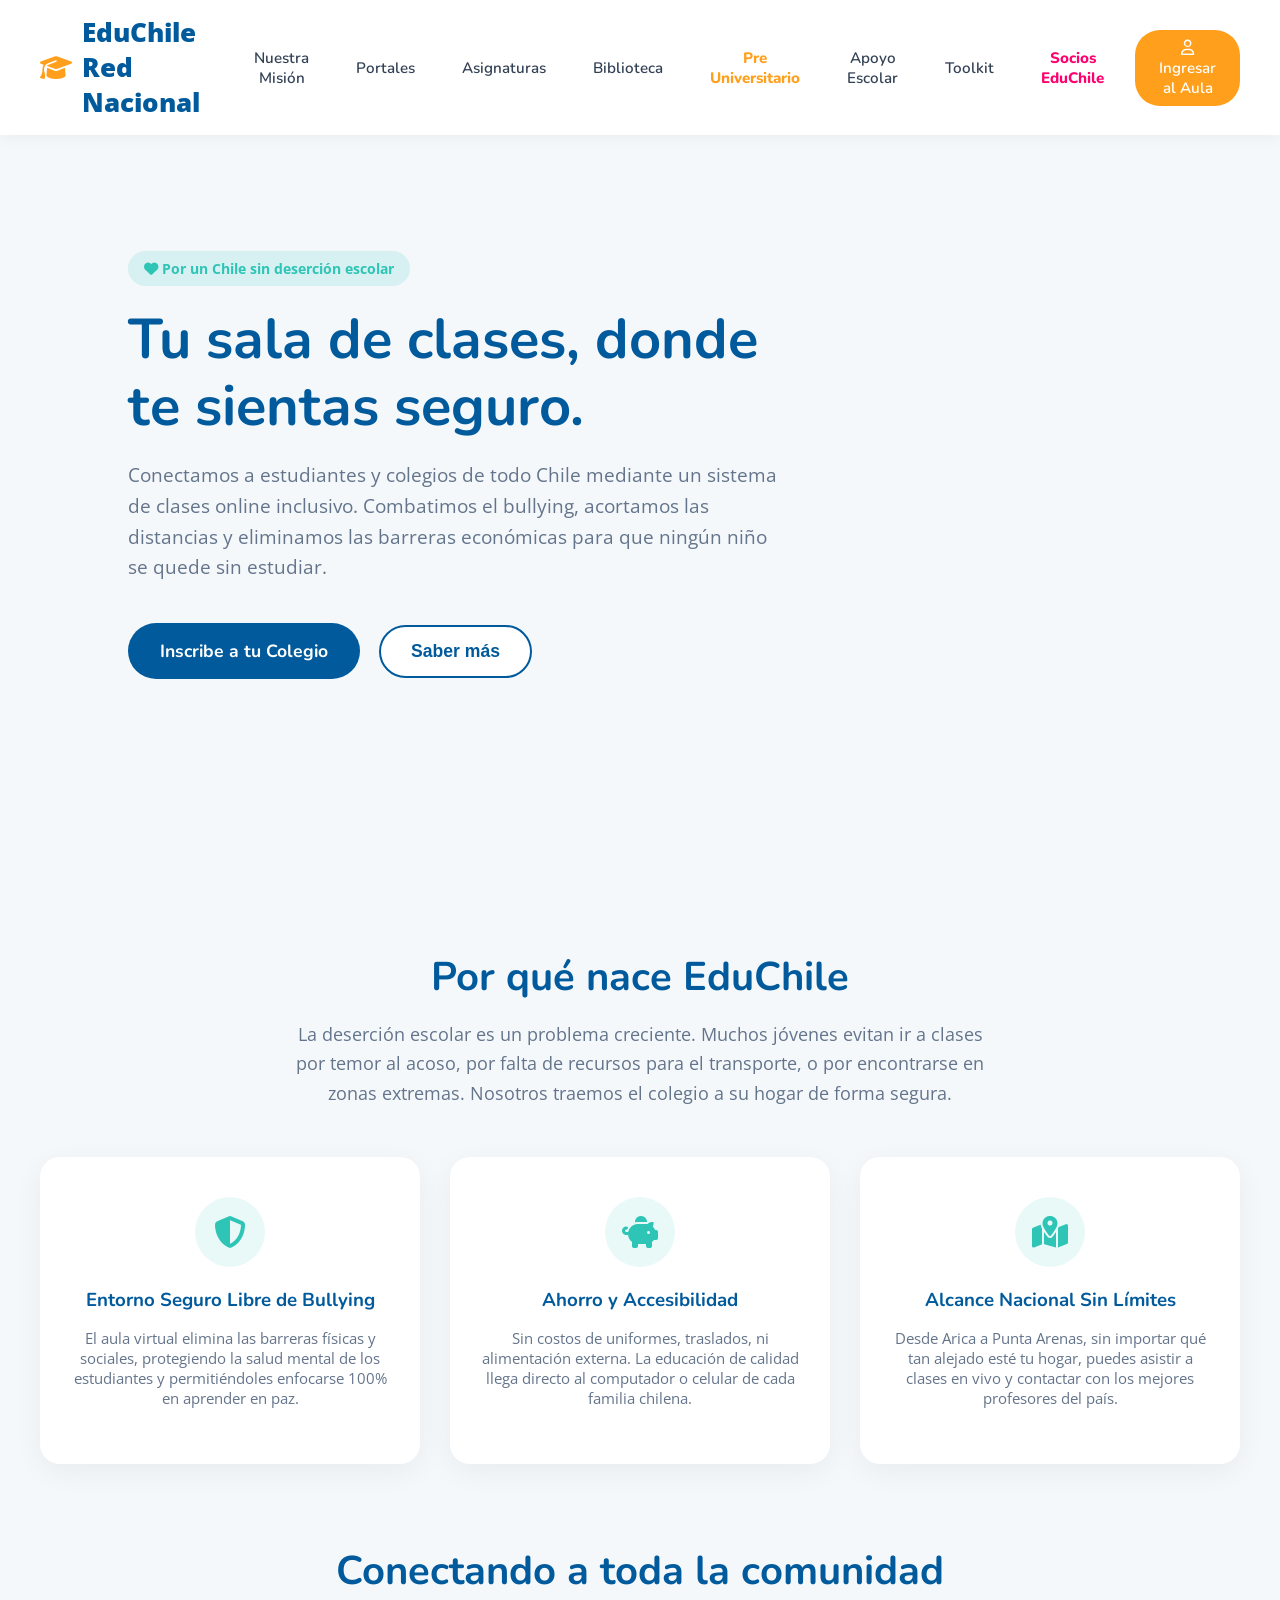
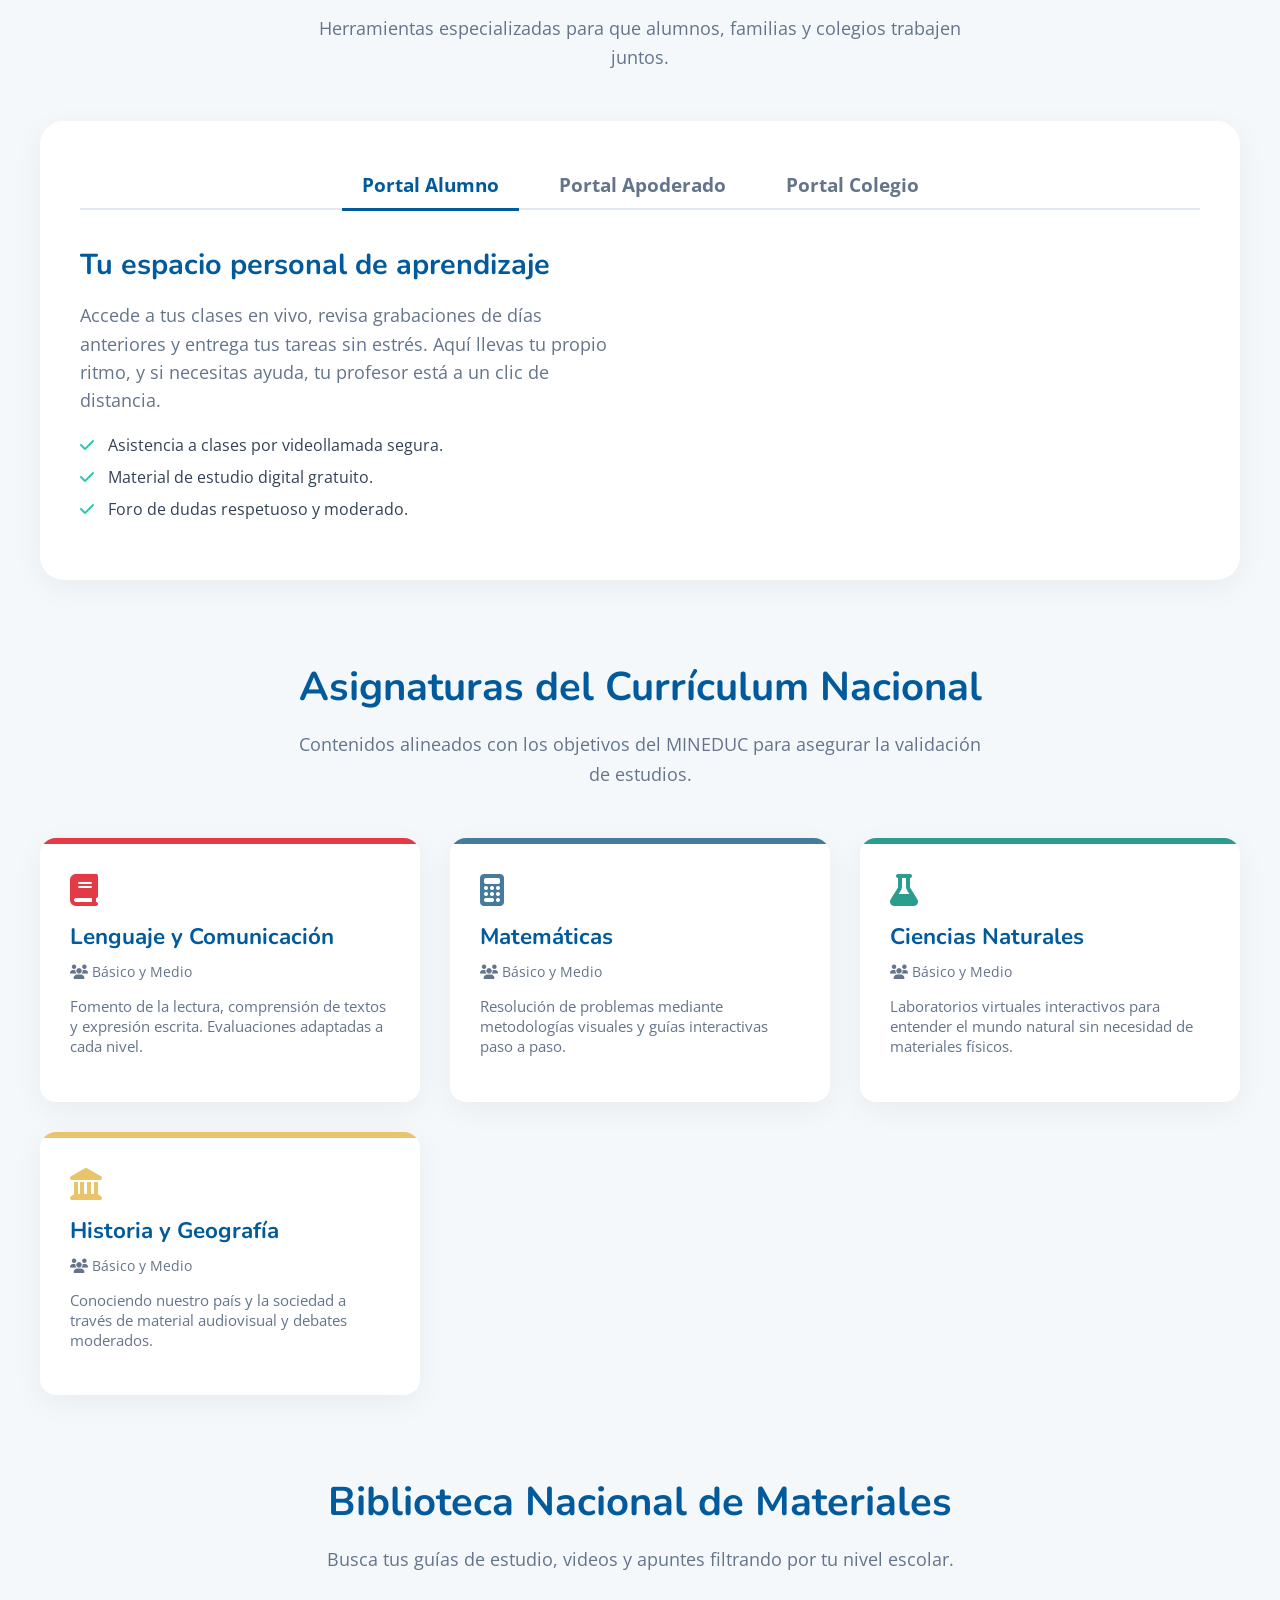
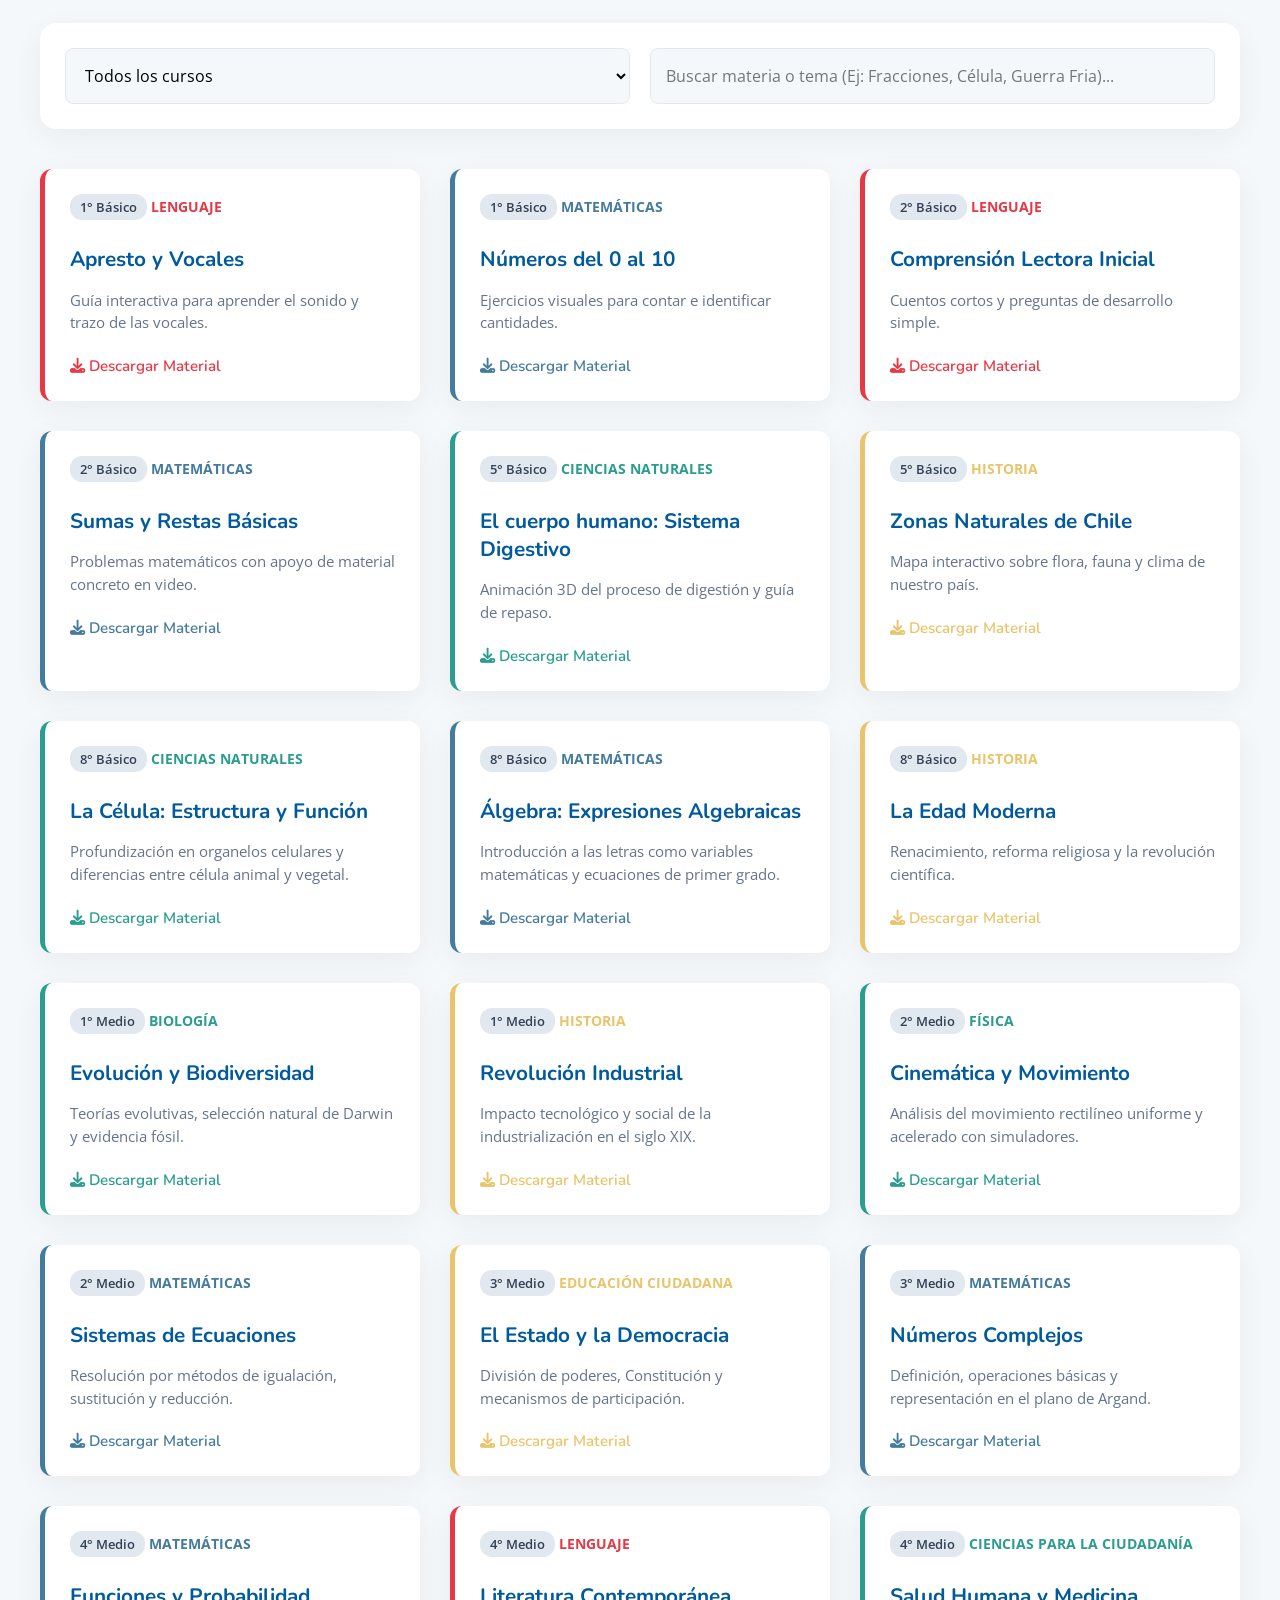
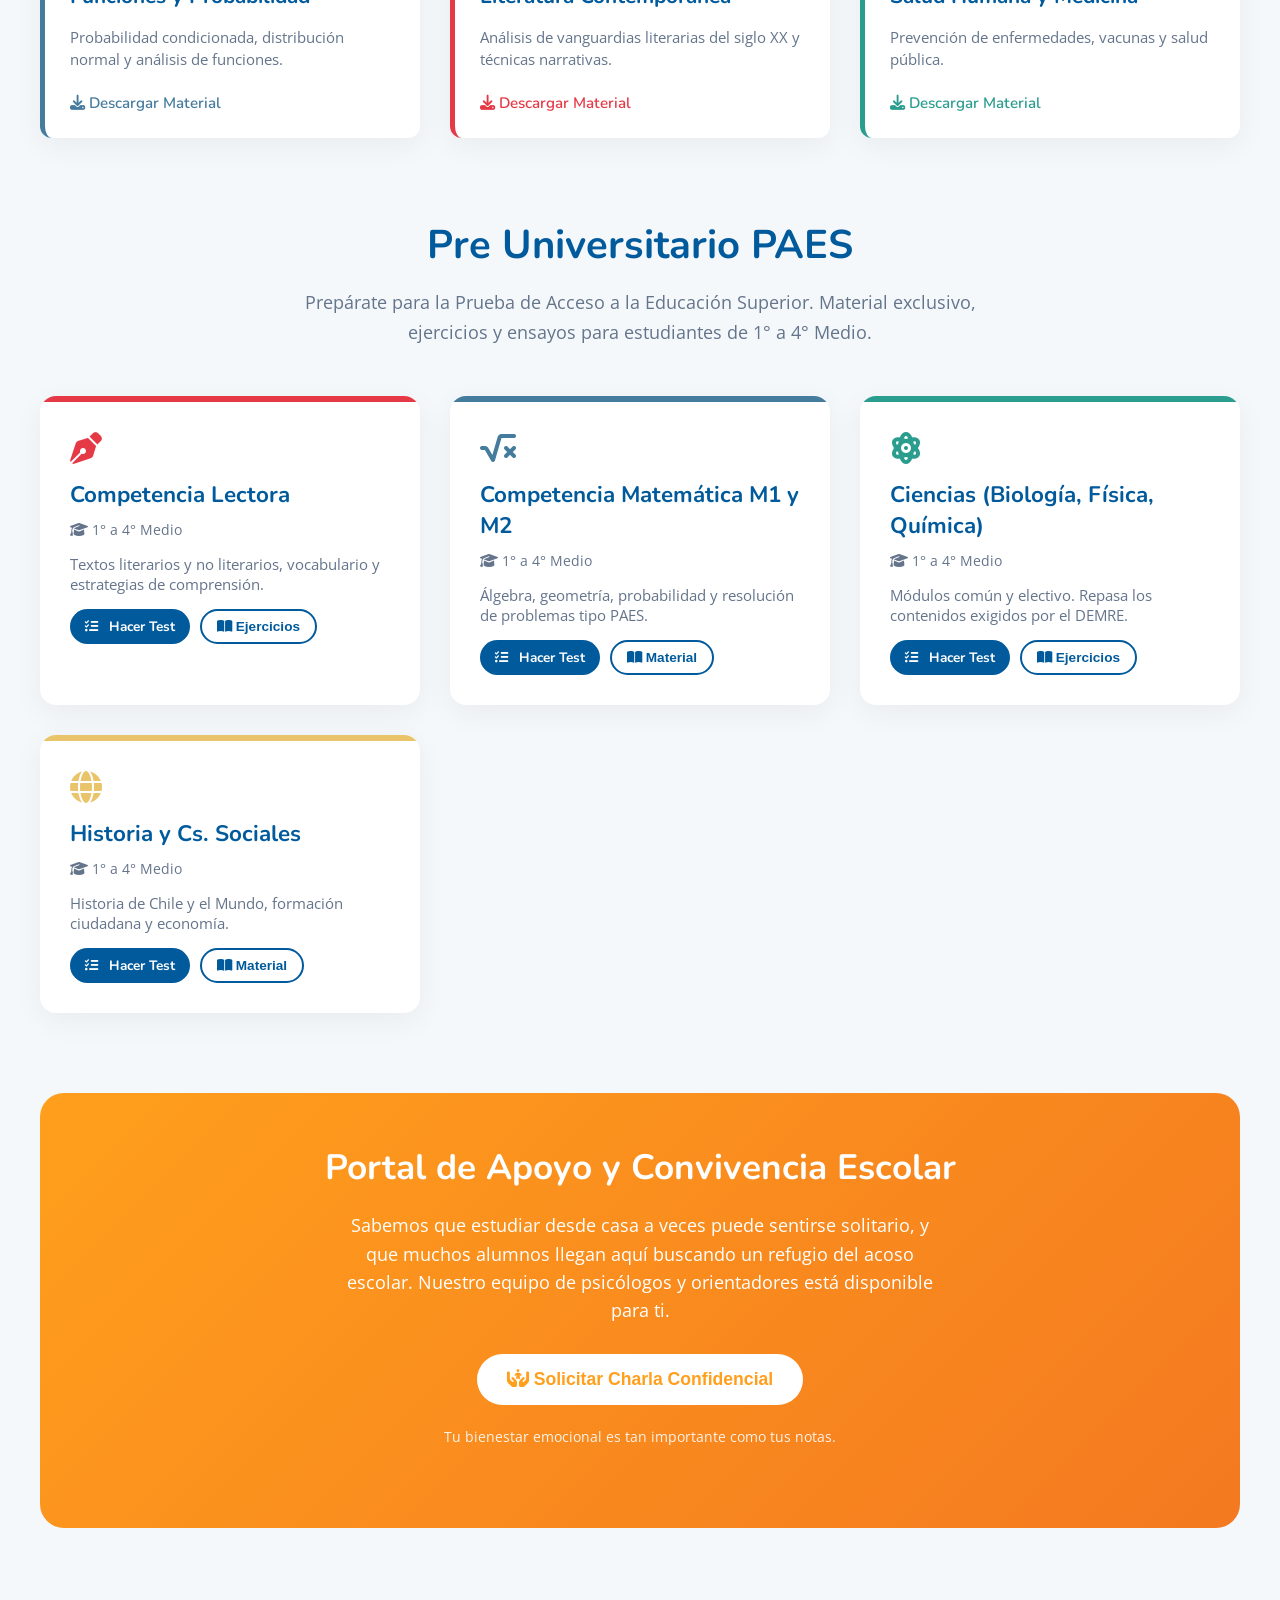
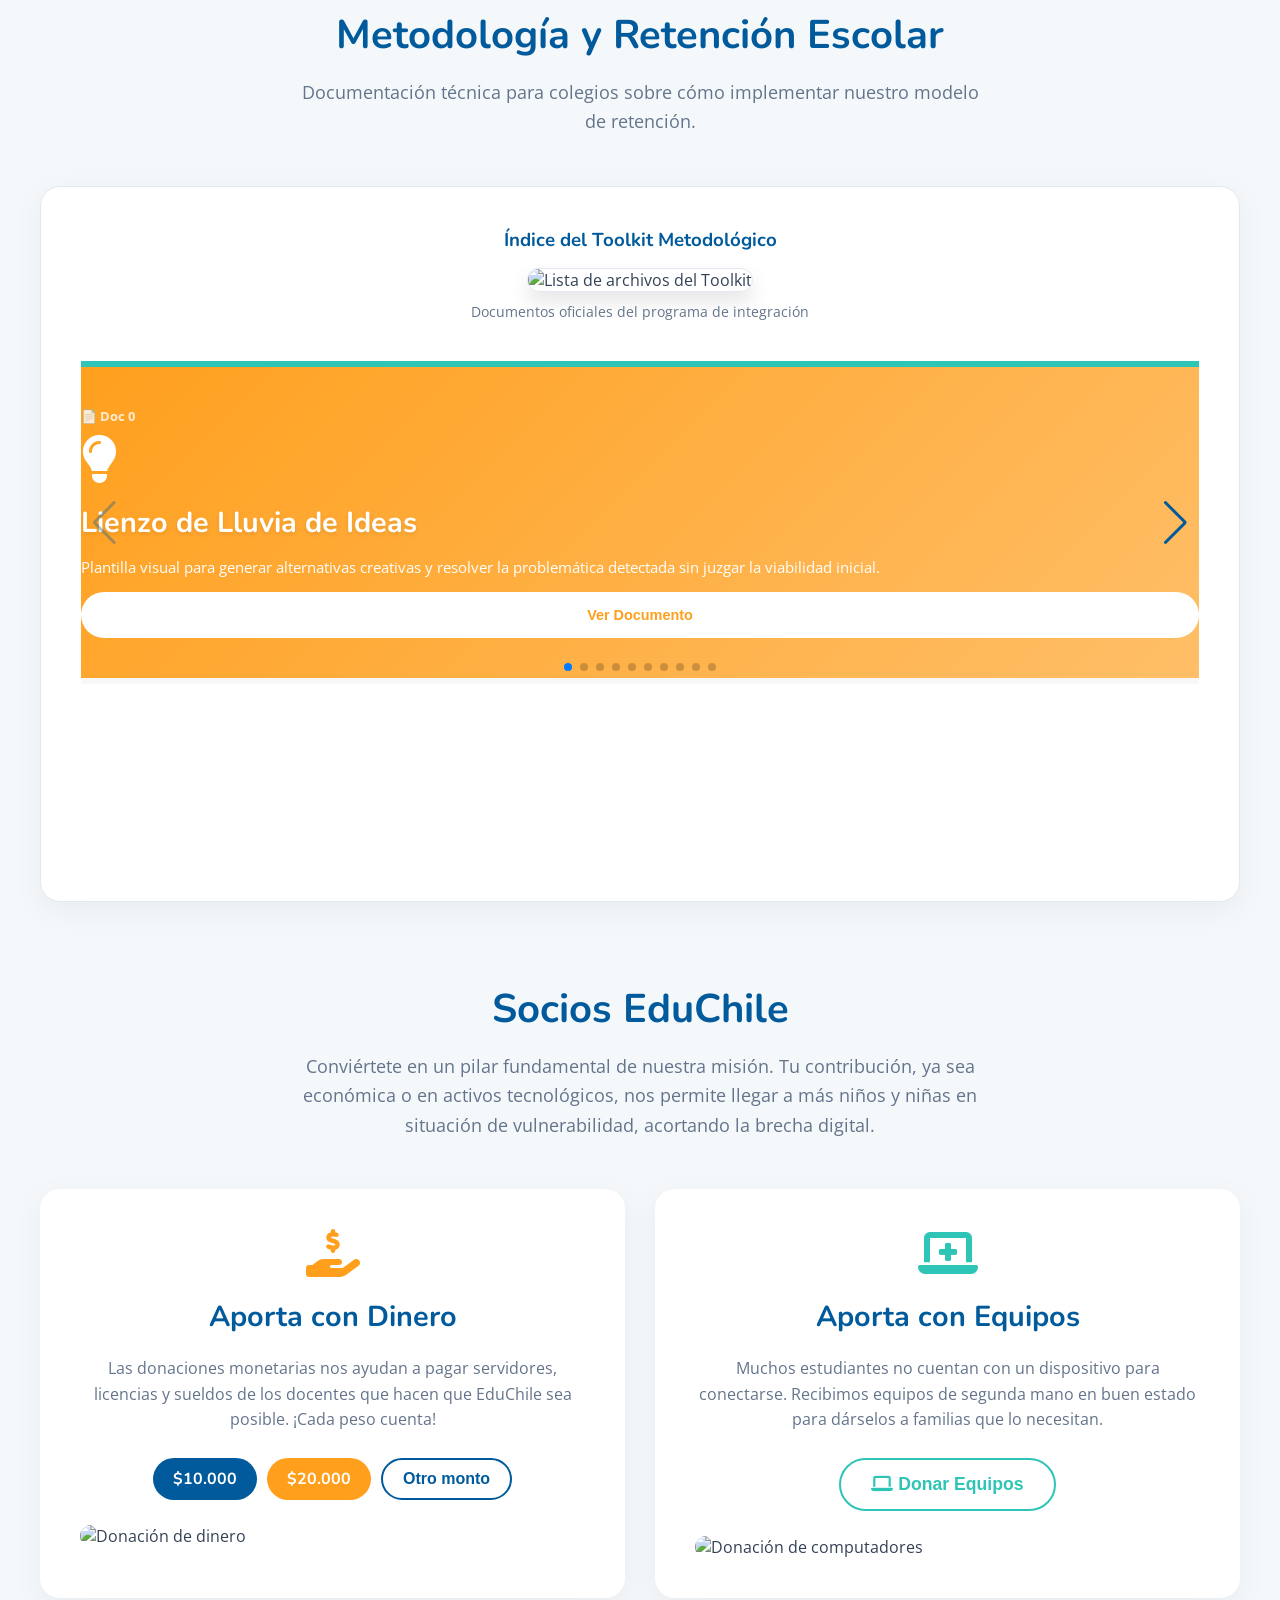
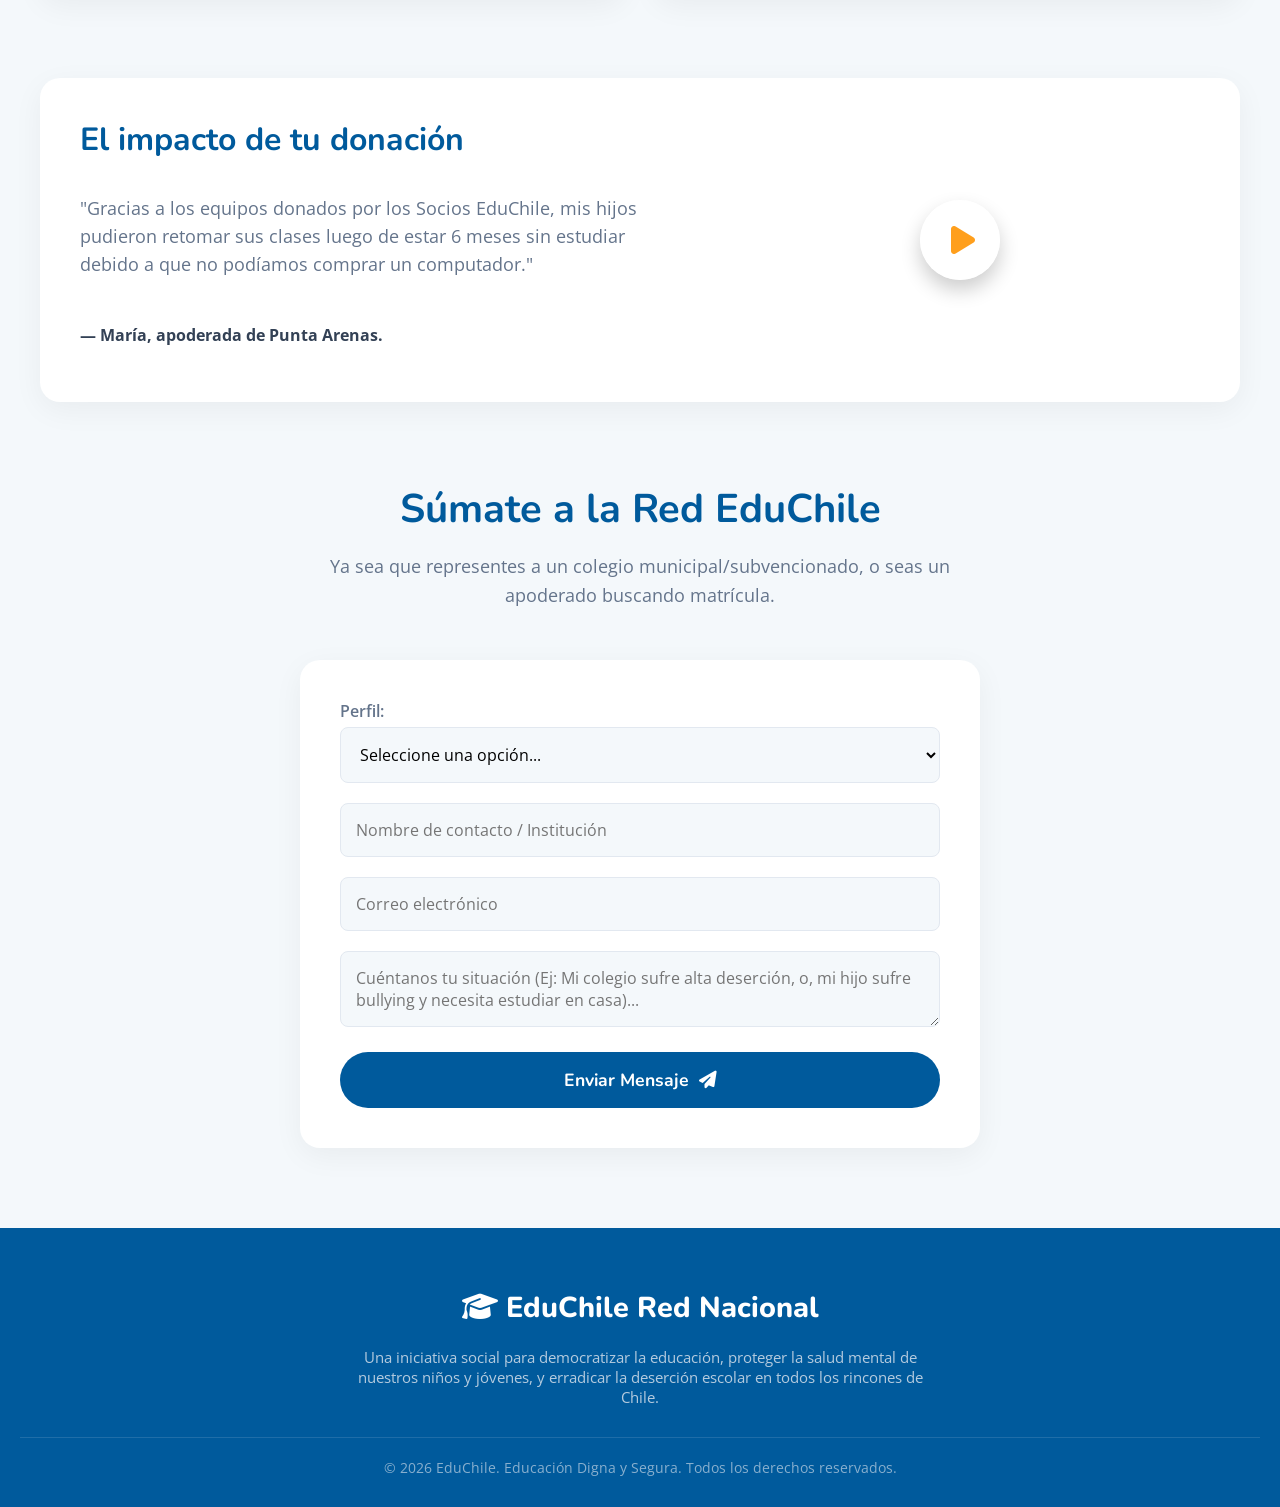
==== commit 2bae643b: "Add Pre Universitario and Socios EduChile sections" ====
--- a/clasesonline.html
+++ b/clasesonline.html
@@ -507,6 +507,29 @@
             .mission-grid { grid-template-columns: 1fr; }
             .portal-content { flex-direction: column; }
             nav { display: none; }
+            
+            .portales-wrapper { padding: 20px; }
+            .portal-tabs {
+                flex-direction: column;
+                gap: 10px;
+                border-bottom: none;
+                padding-bottom: 0;
+            }
+            .portal-tab {
+                width: 100%;
+                box-sizing: border-box;
+                text-align: center;
+                border-radius: 8px;
+                margin-bottom: 0;
+                background: var(--bg-light);
+                padding: 12px;
+                font-size: 1.1rem;
+            }
+            .portal-tab.active {
+                background: var(--primary);
+                color: var(--white);
+                border-bottom: none;
+            }
         }
     </style>
 </head>
@@ -523,8 +546,10 @@
             <button class="nav-btn" onclick="ir('portales')">Portales</button>
             <button class="nav-btn" onclick="ir('ramos')">Asignaturas</button>
             <button class="nav-btn" onclick="ir('biblioteca')">Biblioteca</button>
+            <button class="nav-btn" style="color: var(--secondary); font-weight: 800;" onclick="ir('preuniversitario')">Pre Universitario</button>
             <button class="nav-btn" onclick="ir('apoyo')">Apoyo Escolar</button>
             <button class="nav-btn" onclick="ir('informe')">Toolkit</button>
+            <button class="nav-btn" style="color: #FF006E; font-weight: 800;" onclick="ir('socios')">Socios EduChile</button>
             <button class="nav-btn login-btn" onclick="login()"><i class="fa-regular fa-user"></i> Ingresar al Aula</button>
         </nav>
     </header>
@@ -685,6 +710,70 @@
             <!-- El contenido dinámico se generará aquí con JS -->
         </div>
 
+        <!-- PRE UNIVERSITARIO (PAES) -->
+        <div class="section-header" id="preuniversitario" style="margin-top: 40px;">
+            <h2>Pre Universitario PAES</h2>
+            <p>Prepárate para la Prueba de Acceso a la Educación Superior. Material exclusivo, ejercicios y ensayos para estudiantes de 1° a 4° Medio.</p>
+        </div>
+
+        <div class="courses-grid">
+            <div class="course-card">
+                <div class="course-color-bar" style="background: #E63946;"></div>
+                <div class="course-content">
+                    <i class="fa-solid fa-pen-nib" style="font-size: 2rem; color: #E63946; margin-bottom: 15px;"></i>
+                    <h3>Competencia Lectora</h3>
+                    <div class="course-meta"><span><i class="fa-solid fa-graduation-cap"></i> 1° a 4° Medio</span></div>
+                    <p style="color: var(--text-light); font-size: 0.95rem; margin-bottom: 15px;">Textos literarios y no literarios, vocabulario y estrategias de comprensión.</p>
+                    <div style="display: flex; gap: 10px; flex-wrap: wrap;">
+                        <button class="btn-primary" style="padding: 8px 15px; font-size: 0.85rem;" onclick="alert('Iniciando Test de Comprensión Lectora...')"><i class="fa-solid fa-list-check"></i> Hacer Test</button>
+                        <button class="btn-secondary" style="margin: 0; padding: 8px 15px; font-size: 0.85rem;" onclick="alert('Abriendo ejercicios de Comprensión Lectora...')"><i class="fa-solid fa-book-open"></i> Ejercicios</button>
+                    </div>
+                </div>
+            </div>
+
+            <div class="course-card">
+                <div class="course-color-bar" style="background: #457B9D;"></div>
+                <div class="course-content">
+                    <i class="fa-solid fa-square-root-variable" style="font-size: 2rem; color: #457B9D; margin-bottom: 15px;"></i>
+                    <h3>Competencia Matemática M1 y M2</h3>
+                    <div class="course-meta"><span><i class="fa-solid fa-graduation-cap"></i> 1° a 4° Medio</span></div>
+                    <p style="color: var(--text-light); font-size: 0.95rem; margin-bottom: 15px;">Álgebra, geometría, probabilidad y resolución de problemas tipo PAES.</p>
+                    <div style="display: flex; gap: 10px; flex-wrap: wrap;">
+                        <button class="btn-primary" style="padding: 8px 15px; font-size: 0.85rem;" onclick="alert('Iniciando Ensayo M1...')"><i class="fa-solid fa-list-check"></i> Hacer Test</button>
+                        <button class="btn-secondary" style="margin: 0; padding: 8px 15px; font-size: 0.85rem;" onclick="alert('Abriendo material de Matemáticas...')"><i class="fa-solid fa-book-open"></i> Material</button>
+                    </div>
+                </div>
+            </div>
+
+            <div class="course-card">
+                <div class="course-color-bar" style="background: #2A9D8F;"></div>
+                <div class="course-content">
+                    <i class="fa-solid fa-atom" style="font-size: 2rem; color: #2A9D8F; margin-bottom: 15px;"></i>
+                    <h3>Ciencias (Biología, Física, Química)</h3>
+                    <div class="course-meta"><span><i class="fa-solid fa-graduation-cap"></i> 1° a 4° Medio</span></div>
+                    <p style="color: var(--text-light); font-size: 0.95rem; margin-bottom: 15px;">Módulos común y electivo. Repasa los contenidos exigidos por el DEMRE.</p>
+                    <div style="display: flex; gap: 10px; flex-wrap: wrap;">
+                        <button class="btn-primary" style="padding: 8px 15px; font-size: 0.85rem;" onclick="alert('Iniciando Test de Ciencias...')"><i class="fa-solid fa-list-check"></i> Hacer Test</button>
+                        <button class="btn-secondary" style="margin: 0; padding: 8px 15px; font-size: 0.85rem;" onclick="alert('Abriendo ejercicios de Ciencias...')"><i class="fa-solid fa-book-open"></i> Ejercicios</button>
+                    </div>
+                </div>
+            </div>
+
+            <div class="course-card">
+                <div class="course-color-bar" style="background: #E9C46A;"></div>
+                <div class="course-content">
+                    <i class="fa-solid fa-globe" style="font-size: 2rem; color: #E9C46A; margin-bottom: 15px;"></i>
+                    <h3>Historia y Cs. Sociales</h3>
+                    <div class="course-meta"><span><i class="fa-solid fa-graduation-cap"></i> 1° a 4° Medio</span></div>
+                    <p style="color: var(--text-light); font-size: 0.95rem; margin-bottom: 15px;">Historia de Chile y el Mundo, formación ciudadana y economía.</p>
+                    <div style="display: flex; gap: 10px; flex-wrap: wrap;">
+                        <button class="btn-primary" style="padding: 8px 15px; font-size: 0.85rem;" onclick="alert('Iniciando Ensayo de Historia...')"><i class="fa-solid fa-list-check"></i> Hacer Test</button>
+                        <button class="btn-secondary" style="margin: 0; padding: 8px 15px; font-size: 0.85rem;" onclick="alert('Abriendo material de Historia...')"><i class="fa-solid fa-book-open"></i> Material</button>
+                    </div>
+                </div>
+            </div>
+        </div>
+
         <!-- APOYO PSICOLÓGICO -->
         <div class="support-box" id="apoyo">
             <h2>Portal de Apoyo y Convivencia Escolar</h2>
@@ -810,6 +899,53 @@
                     <div class="swiper-button-next" style="color:var(--primary);"></div>
                     <div class="swiper-button-prev" style="color:var(--primary);"></div>
                     <div class="swiper-pagination"></div>
+                </div>
+            </div>
+        </div>
+
+        <!-- SOCIOS EDUCHILE -->
+        <div class="section-header" id="socios">
+            <h2>Socios EduChile</h2>
+            <p>Conviértete en un pilar fundamental de nuestra misión. Tu contribución, ya sea económica o en activos tecnológicos, nos permite llegar a más niños y niñas en situación de vulnerabilidad, acortando la brecha digital.</p>
+        </div>
+
+        <div style="display: flex; flex-wrap: wrap; gap: 30px; margin-bottom: 80px; align-items: stretch;">
+            <div style="flex: 1; min-width: 300px; background: white; border-radius: 20px; padding: 40px; box-shadow: var(--shadow-soft); transition: transform 0.3s;" onmouseover="this.style.transform='translateY(-5px)'" onmouseout="this.style.transform='translateY(0)'">
+                <div style="text-align: center; margin-bottom: 20px;">
+                    <i class="fa-solid fa-hand-holding-dollar" style="font-size: 3rem; color: #FF9F1C;"></i>
+                </div>
+                <h3 style="font-size: 1.8rem; margin-bottom: 20px; color: var(--primary); text-align: center;">Aporta con Dinero</h3>
+                <p style="color: var(--text-light); margin-bottom: 25px; line-height: 1.6; text-align: center;">Las donaciones monetarias nos ayudan a pagar servidores, licencias y sueldos de los docentes que hacen que EduChile sea posible. ¡Cada peso cuenta!</p>
+                <div style="display: flex; gap: 10px; margin-bottom: 25px; justify-content: center; flex-wrap: wrap;">
+                    <button class="btn-primary" style="padding: 10px 20px; font-size: 1rem;" onclick="alert('Iniciando donación de $10.000...')">$10.000</button>
+                    <button class="btn-primary" style="padding: 10px 20px; font-size: 1rem; background: var(--secondary);" onclick="alert('Iniciando donación de $20.000...')">$20.000</button>
+                    <button class="btn-secondary" style="padding: 10px 20px; font-size: 1rem; margin-left: 0;" onclick="alert('Iniciando donación de otro monto...')">Otro monto</button>
+                </div>
+                <img src="https://images.unsplash.com/photo-1532629345422-7515f3d16bb0?q=80&w=800&auto=format&fit=crop" alt="Donación de dinero" style="width: 100%; border-radius: 12px; object-fit: cover; height: 200px;">
+            </div>
+
+            <div style="flex: 1; min-width: 300px; background: white; border-radius: 20px; padding: 40px; box-shadow: var(--shadow-soft); transition: transform 0.3s;" onmouseover="this.style.transform='translateY(-5px)'" onmouseout="this.style.transform='translateY(0)'">
+                <div style="text-align: center; margin-bottom: 20px;">
+                    <i class="fa-solid fa-laptop-medical" style="font-size: 3rem; color: var(--accent);"></i>
+                </div>
+                <h3 style="font-size: 1.8rem; margin-bottom: 20px; color: var(--primary); text-align: center;">Aporta con Equipos</h3>
+                <p style="color: var(--text-light); margin-bottom: 25px; line-height: 1.6; text-align: center;">Muchos estudiantes no cuentan con un dispositivo para conectarse. Recibimos equipos de segunda mano en buen estado para dárselos a familias que lo necesitan.</p>
+                <div style="text-align: center;">
+                    <button class="btn-secondary" style="margin-left: 0; margin-bottom: 25px; border-color: var(--accent); color: var(--accent);" onclick="alert('Formulario de donación de equipos abierto.')"><i class="fa-solid fa-laptop"></i> Donar Equipos</button>
+                </div>
+                <img src="https://images.unsplash.com/photo-1593642632823-8f785ba67e45?q=80&w=800&auto=format&fit=crop" alt="Donación de computadores" style="width: 100%; border-radius: 12px; object-fit: cover; height: 200px;">
+            </div>
+        </div>
+        
+        <div style="background: white; border-radius: 20px; overflow: hidden; margin-bottom: 80px; box-shadow: var(--shadow-soft); display: flex; flex-wrap: wrap;">
+            <div style="flex: 1; min-width: 300px; padding: 40px; display: flex; flex-direction: column; justify-content: center;">
+                <h3 style="font-size: 2rem; margin-bottom: 15px; color: var(--primary);">El impacto de tu donación</h3>
+                <p style="color: var(--text-light); margin-bottom: 30px; line-height: 1.6; font-size: 1.1rem;">"Gracias a los equipos donados por los Socios EduChile, mis hijos pudieron retomar sus clases luego de estar 6 meses sin estudiar debido a que no podíamos comprar un computador."</p>
+                <p style="font-weight: bold; color: var(--text-main);">— María, apoderada de Punta Arenas.</p>
+            </div>
+            <div style="flex: 1; min-width: 300px; position: relative; background: url('https://images.unsplash.com/photo-1427504494785-3a9ca7044f45?q=80&w=800&auto=format&fit=crop') center/cover; min-height: 300px; display: flex; align-items: center; justify-content: center;">
+                <div style="width: 80px; height: 80px; background: rgba(255,255,255,0.9); border-radius: 50%; display: flex; align-items: center; justify-content: center; cursor: pointer; box-shadow: 0 10px 20px rgba(0,0,0,0.2);" onclick="alert('Reproduciendo video testimonial...')">
+                    <i class="fa-solid fa-play" style="font-size: 2rem; color: var(--secondary); margin-left: 5px;"></i>
                 </div>
             </div>
         </div>
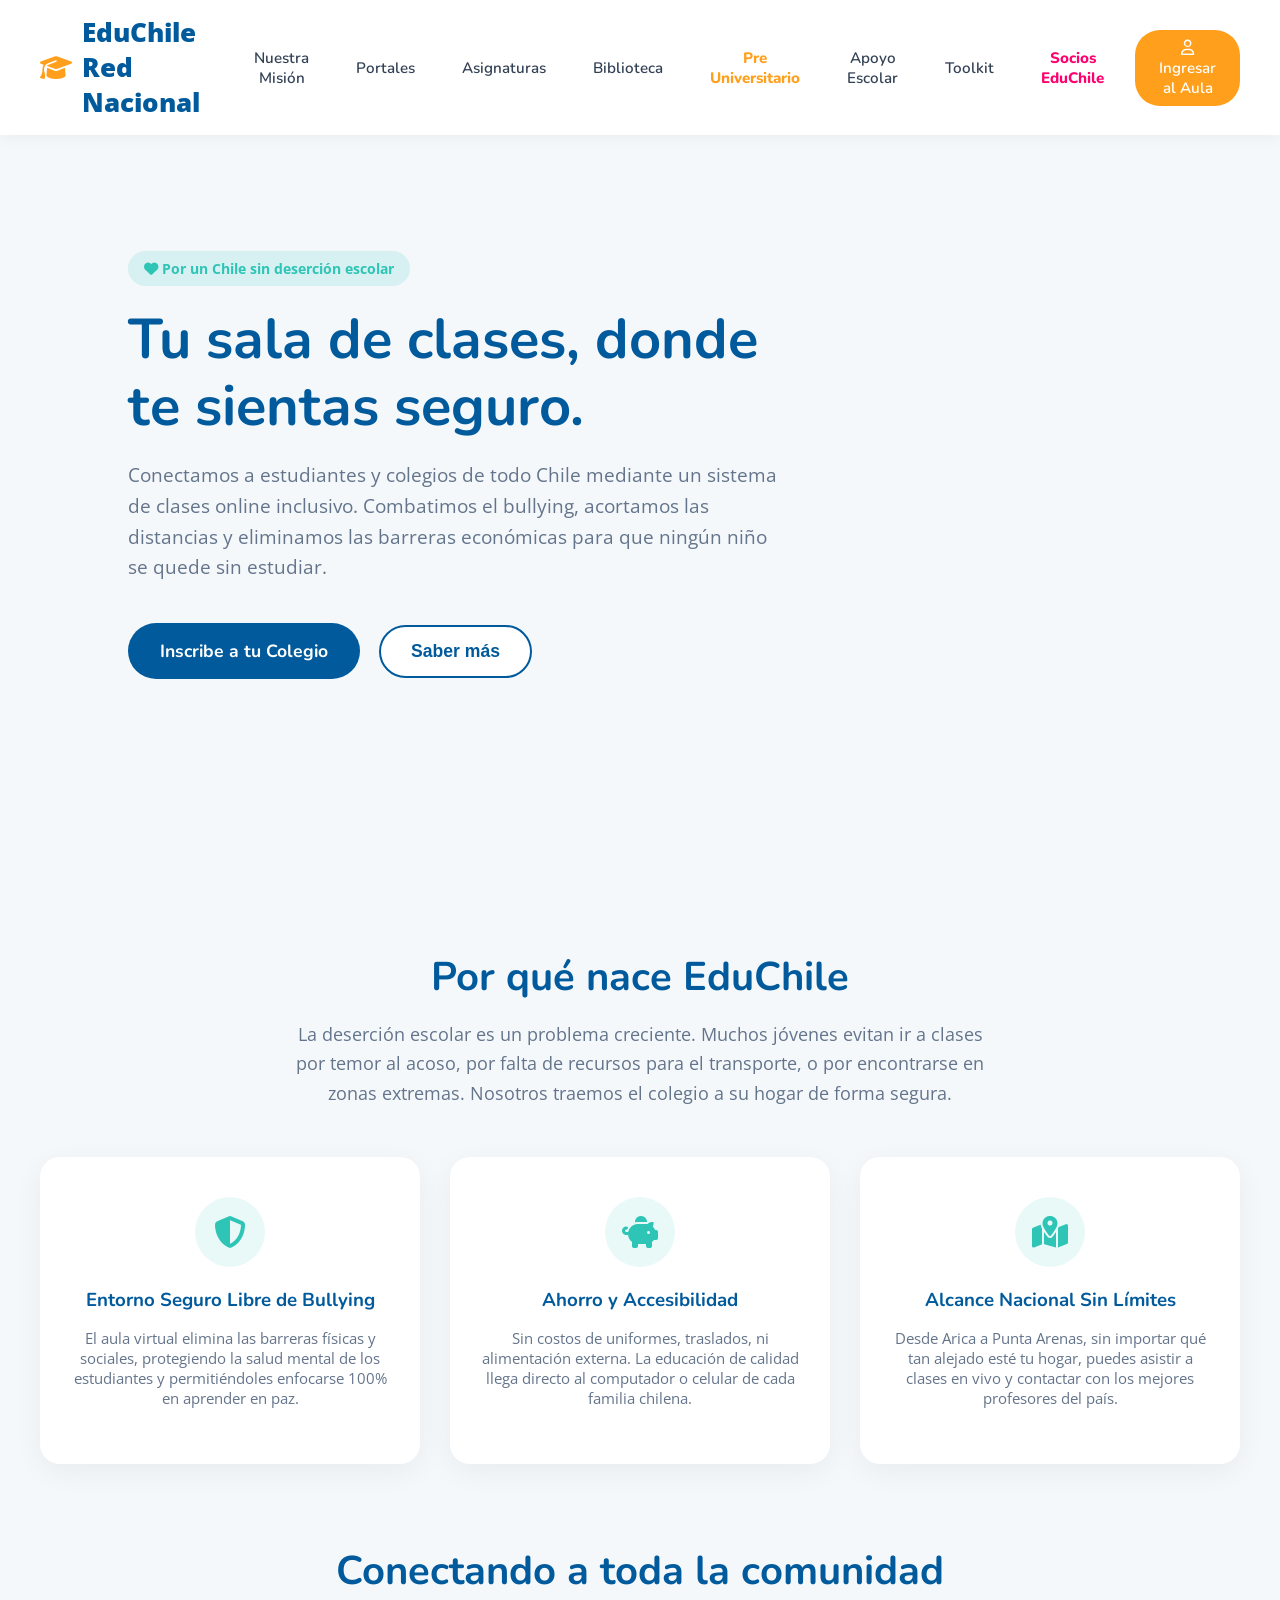
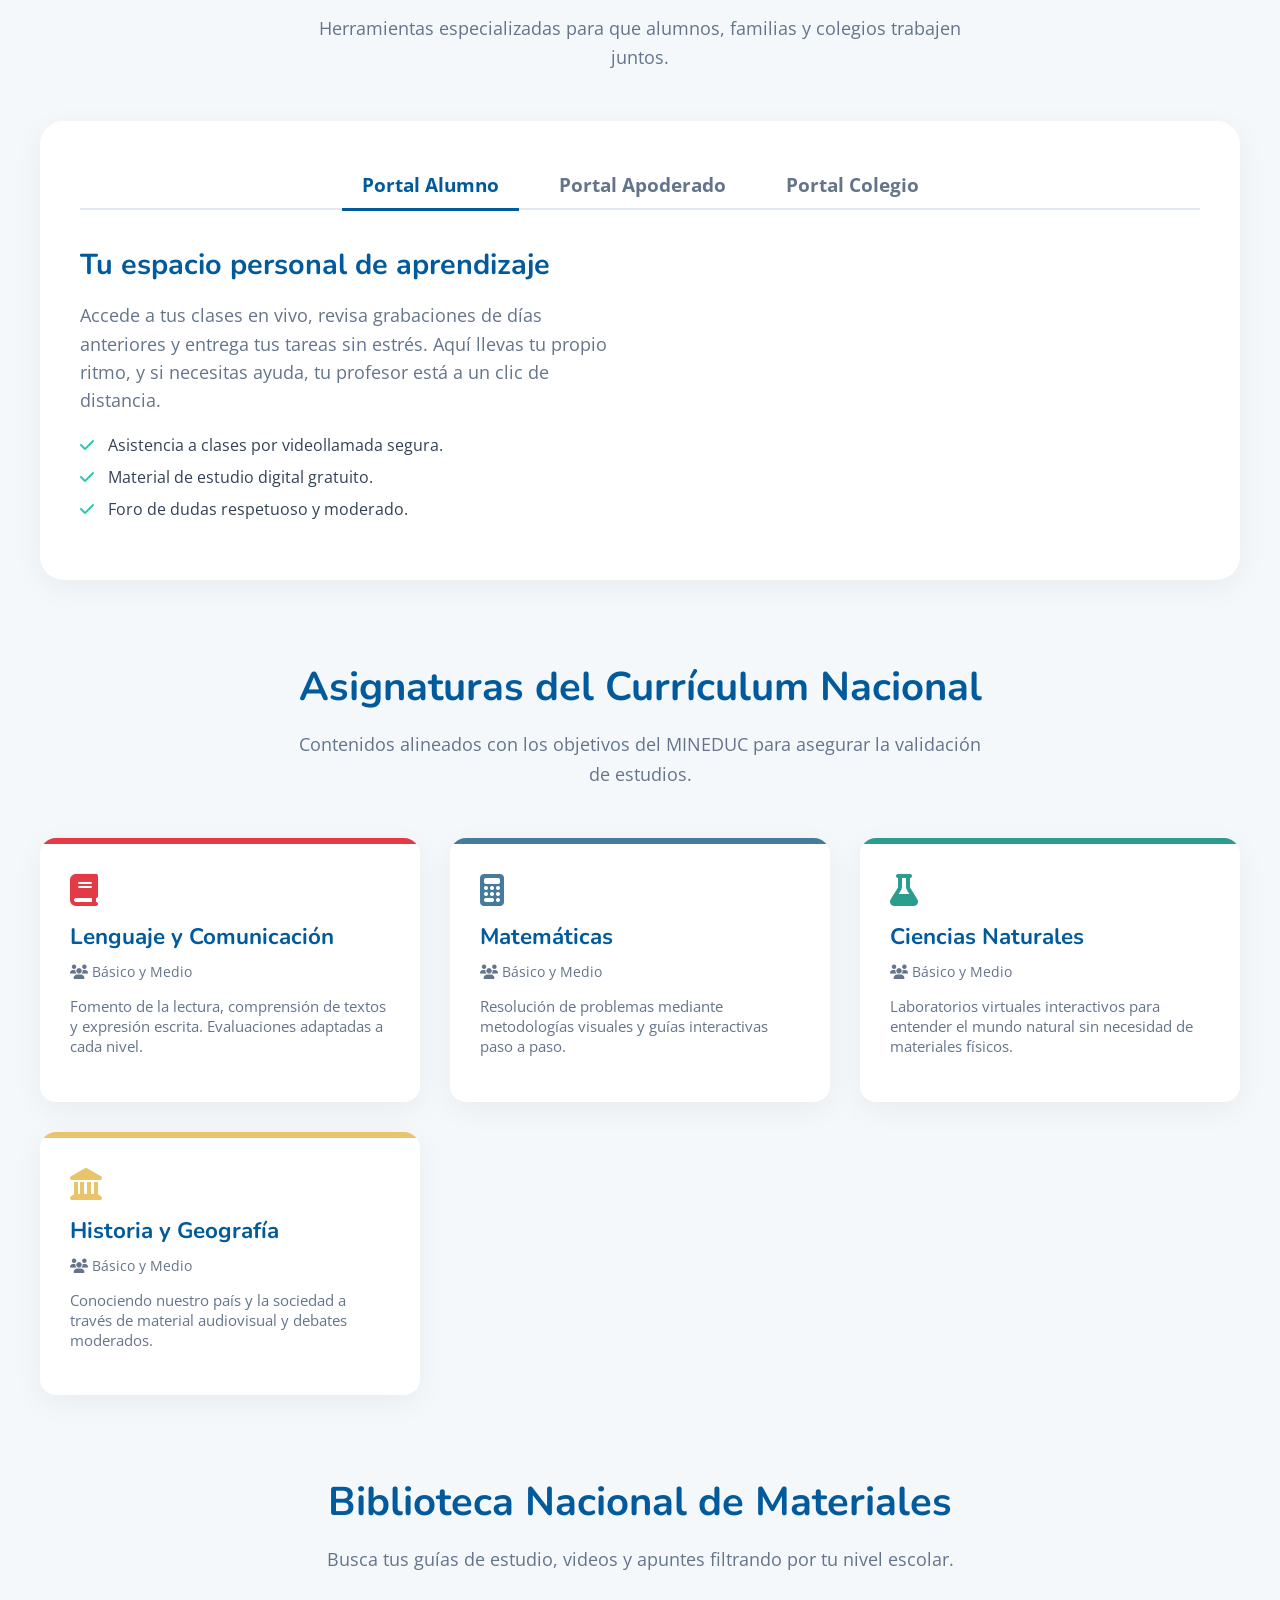
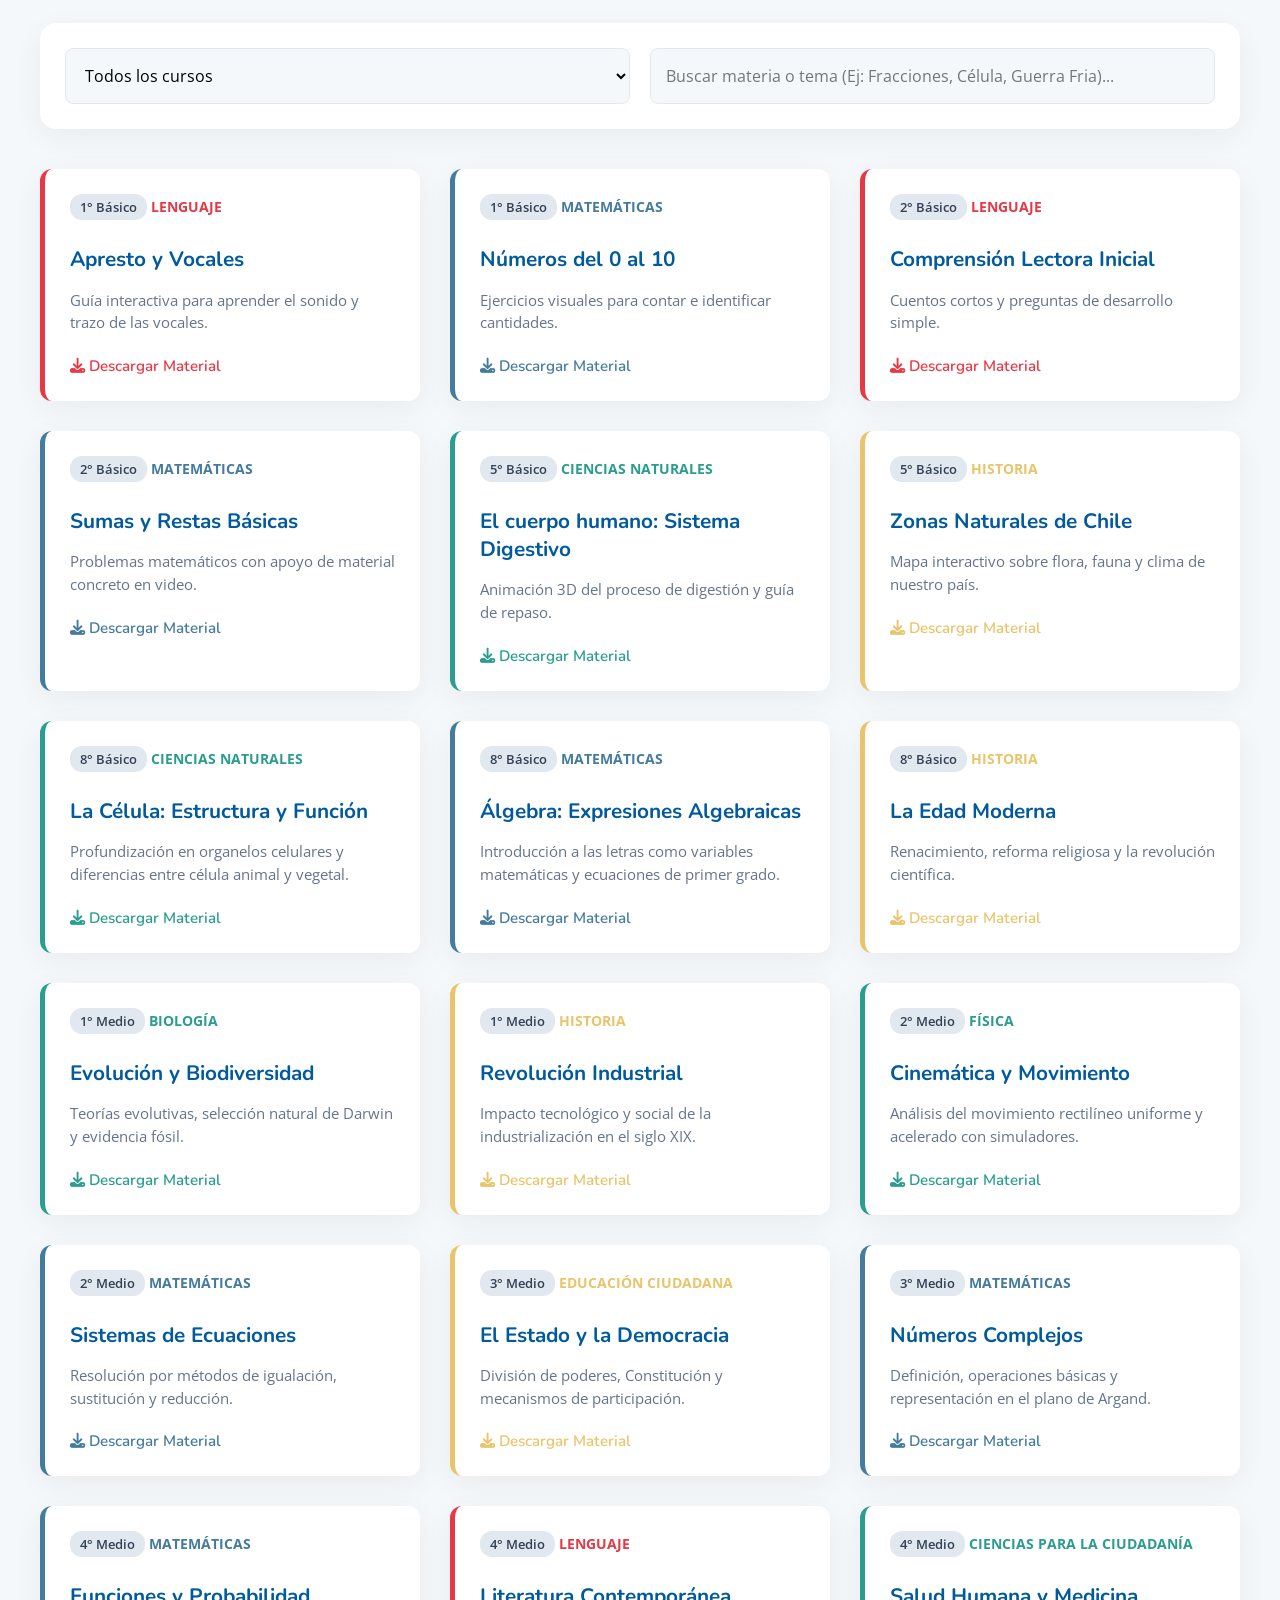
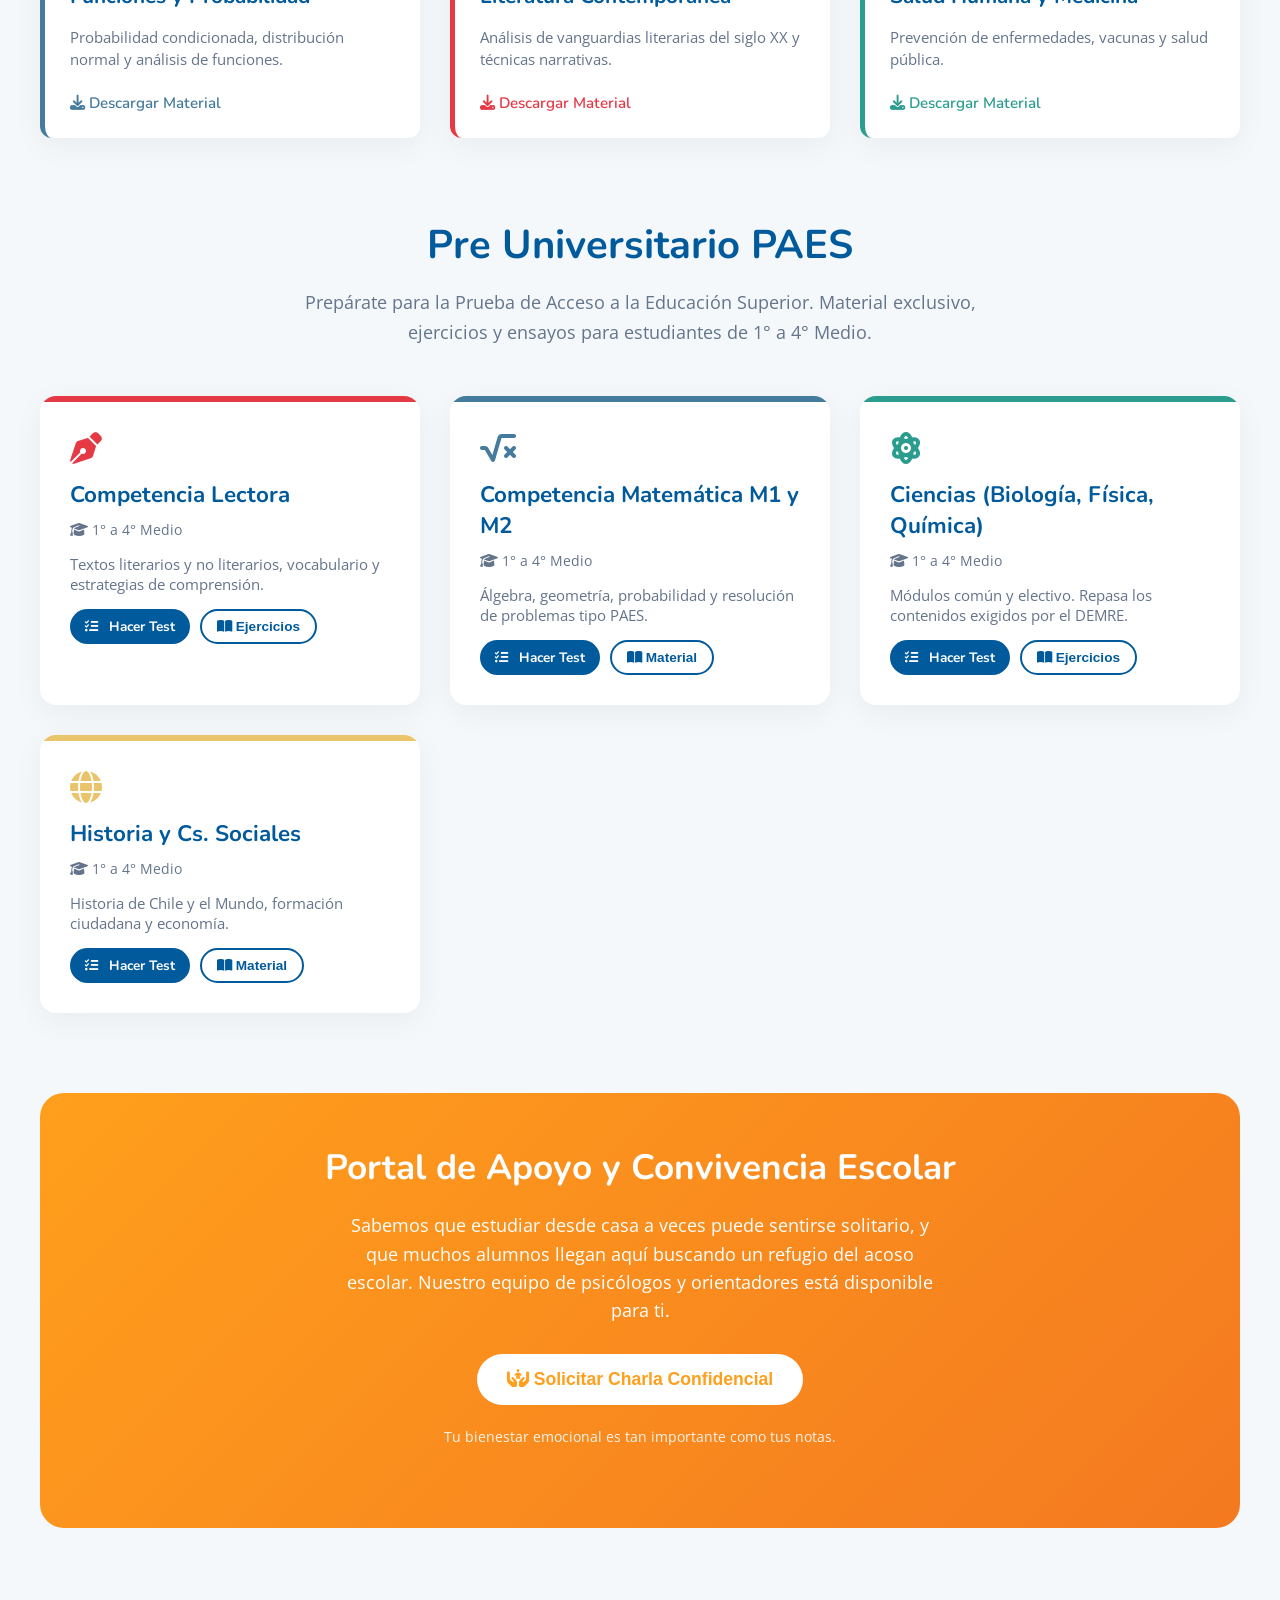
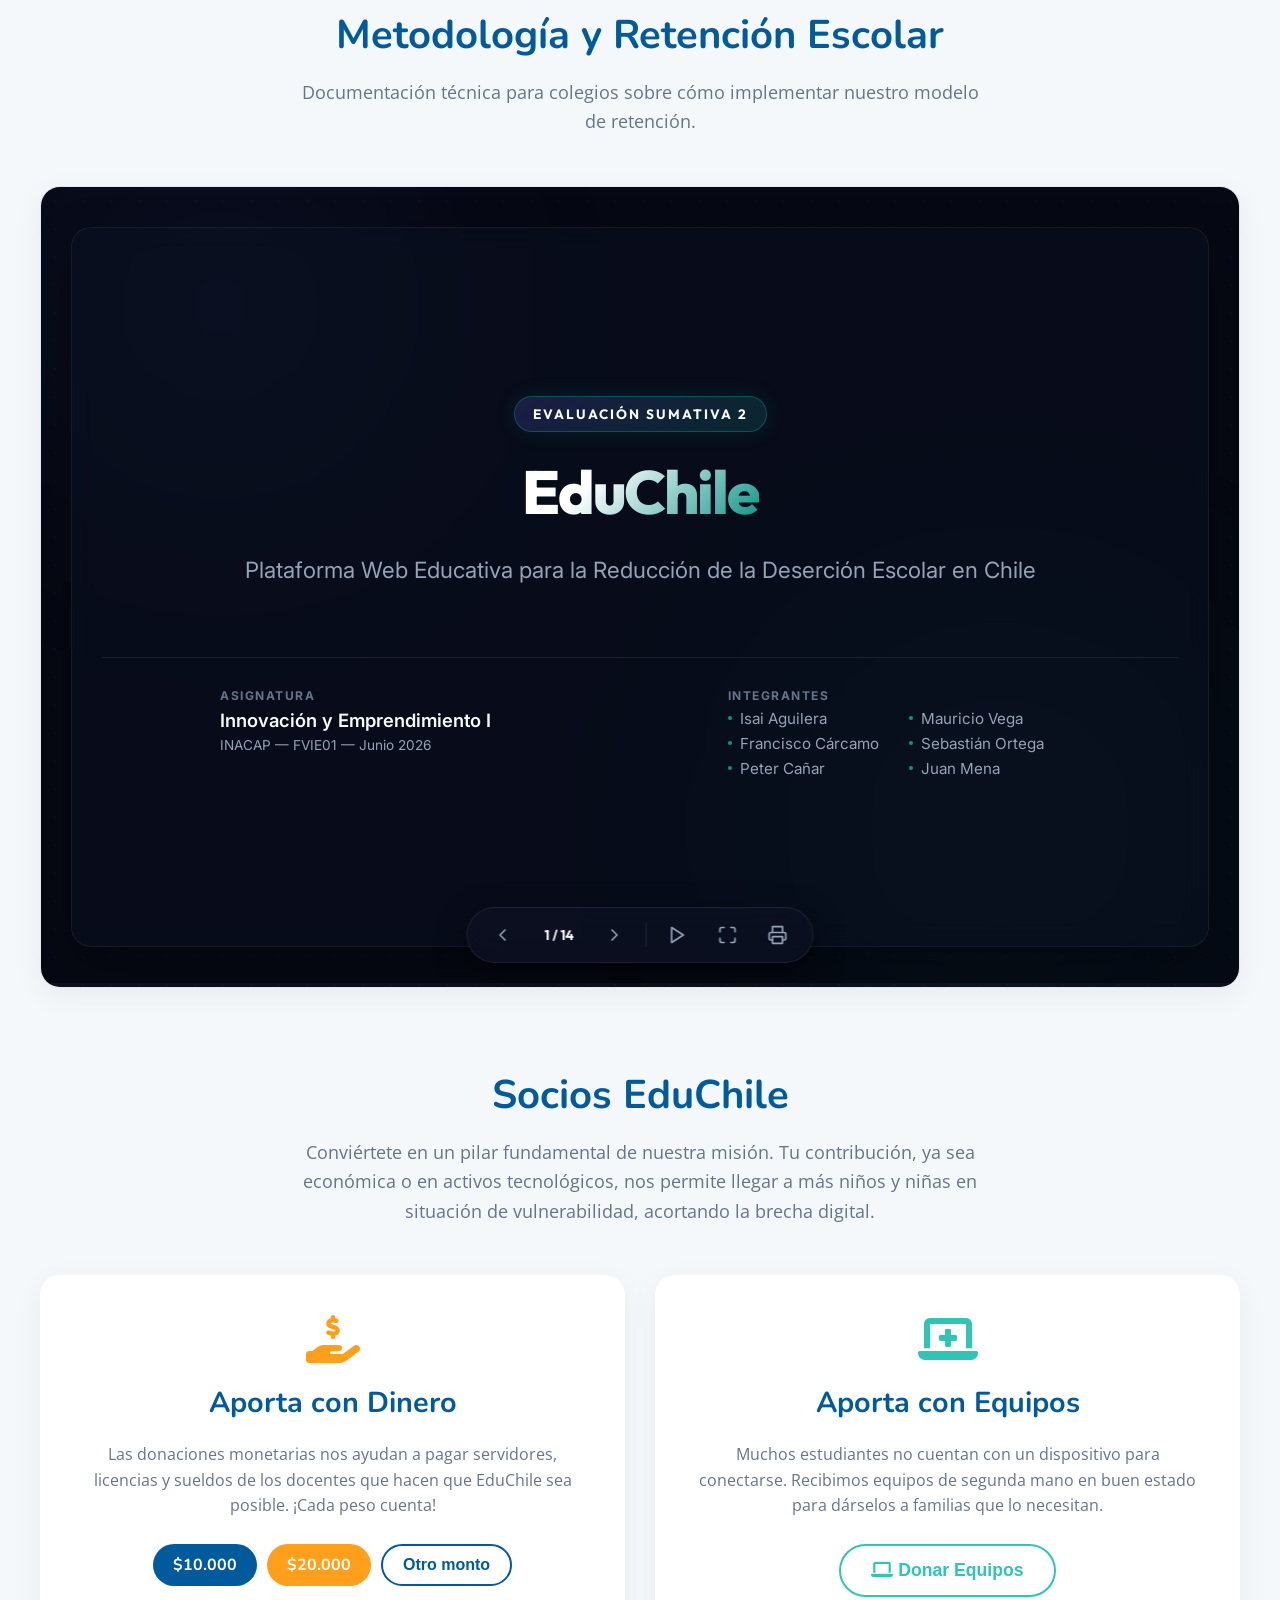
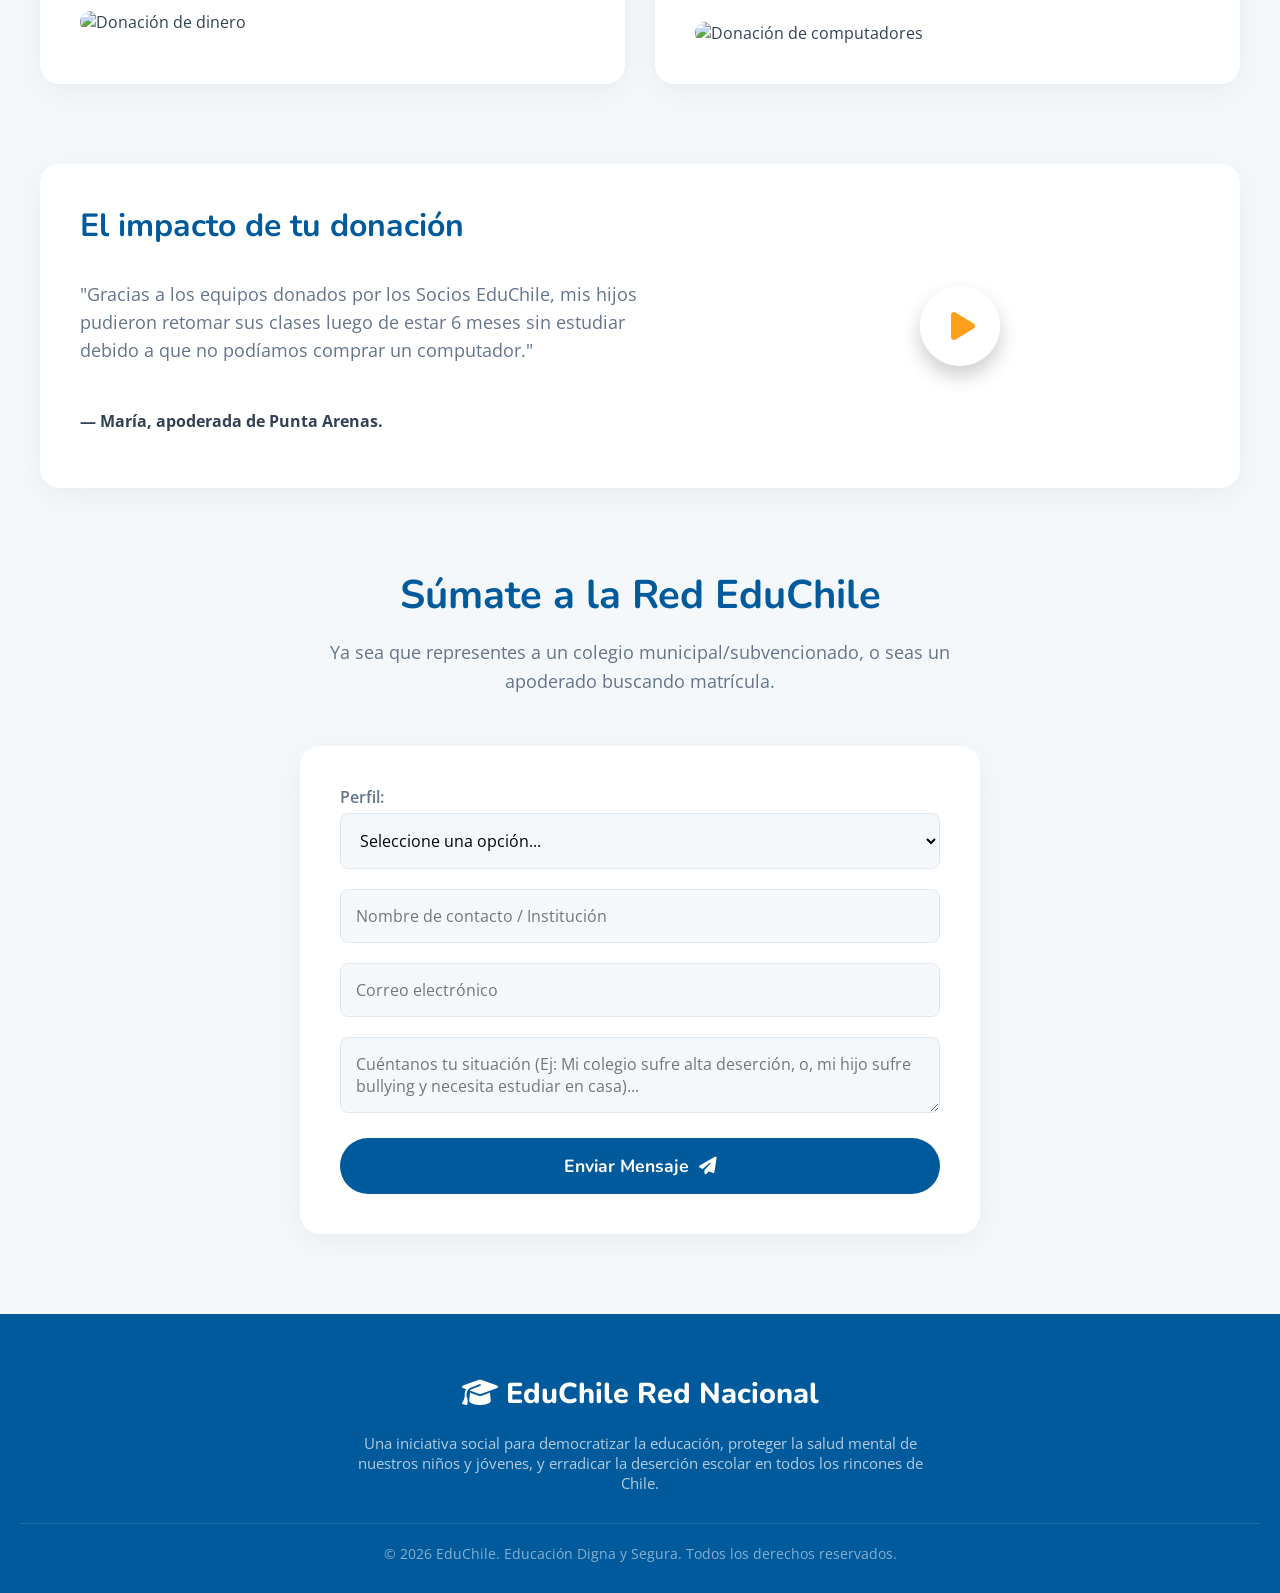
==== commit 4225977a: "feat: embed educhile-ppt landing page in toolkit section using iframe" ====
--- a/clasesonline.html
+++ b/clasesonline.html
@@ -792,115 +792,8 @@
             <p>Documentación técnica para colegios sobre cómo implementar nuestro modelo de retención.</p>
         </div>
 
-        <div class="revista-wrapper">
-            <!-- Imagen subida por el usuario (referencia) -->
-            <div style="text-align: center; margin-bottom: 40px;">
-                <h3 style="color: var(--primary); margin-bottom: 15px;">Índice del Toolkit Metodológico</h3>
-                <!-- Aquí se muestra la imagen solicitada por el usuario -->
-                <img src="lista_toolkit.png" alt="Lista de archivos del Toolkit" style="max-width: 100%; border-radius: 12px; box-shadow: 0 10px 20px rgba(0,0,0,0.1); border: 1px solid #E2E8F0;">
-                <p style="color: var(--text-light); margin-top: 10px; font-size: 0.9rem;">Documentos oficiales del programa de integración</p>
-            </div>
-
-            <div class="revista-container">
-                <div class="swiper mySwiper">
-                    <div class="swiper-wrapper">
-                        
-                        <!-- Slide 0 -->
-                        <div class="swiper-slide" style="background: linear-gradient(135deg, #FF9F1C 0%, #FFBF69 100%);">
-                            <span style="color:rgba(255,255,255,0.8); font-size:0.8rem; font-weight:bold; margin-bottom:10px;">📄 Doc 0</span>
-                            <i class="fa-solid fa-lightbulb" style="font-size: 3rem; color: white; margin-bottom: 20px;"></i>
-                            <h2 style="color:white; font-size:1.8rem; text-shadow: 0 2px 4px rgba(0,0,0,0.1);">Lienzo de Lluvia de Ideas</h2>
-                            <p style="color:white; font-size:0.95rem;">Plantilla visual para generar alternativas creativas y resolver la problemática detectada sin juzgar la viabilidad inicial.</p>
-                            <button class="support-btn" style="margin-top:auto; width:100%; font-size:0.9rem;" onclick="alert('Abriendo lienzo...')">Ver Documento</button>
-                        </div>
-
-                        <!-- Slide 1 -->
-                        <div class="swiper-slide" style="background: linear-gradient(135deg, #2EC4B6 0%, #CBF3F0 100%);">
-                            <span style="color:rgba(0,0,0,0.5); font-size:0.8rem; font-weight:bold; margin-bottom:10px;">📄 Doc 1</span>
-                            <i class="fa-solid fa-clipboard-user" style="font-size: 3rem; color: var(--primary); margin-bottom: 20px;"></i>
-                            <h2 style="color:var(--primary); font-size:1.8rem;">Preparación de Entrevista</h2>
-                            <p style="color:var(--text-main); font-size:0.95rem;">Define objetivos, perfil de usuarios en riesgo y planifica el acercamiento logístico y emocional para la investigación.</p>
-                            <button class="btn-primary" style="margin-top:auto; width:100%; font-size:0.9rem; justify-content:center;" onclick="alert('Abriendo documento...')">Ver Documento</button>
-                        </div>
-                        
-                        <!-- Slide 2 -->
-                        <div class="swiper-slide" style="background: linear-gradient(135deg, #005A9C 0%, #003F70 100%);">
-                            <span style="color:rgba(255,255,255,0.7); font-size:0.8rem; font-weight:bold; margin-bottom:10px;">📄 Doc 2</span>
-                            <i class="fa-solid fa-comments" style="font-size: 3rem; color: #2EC4B6; margin-bottom: 20px;"></i>
-                            <h2 style="color:white; font-size:1.8rem;">Pauta de Entrevista</h2>
-                            <p style="color:white; font-size:0.95rem;">Estructura de cuestionamiento profundo para descubrir los verdaderos dolores, miedos y necesidades de la familia y el alumno.</p>
-                            <button class="btn-secondary" style="margin-top:auto; width:100%; font-size:0.9rem;" onclick="alert('Abriendo pauta...')">Ver Documento</button>
-                        </div>
-
-                        <!-- Slide 3 -->
-                        <div class="swiper-slide" style="background: linear-gradient(135deg, #E63946 0%, #F4A261 100%);">
-                            <span style="color:rgba(255,255,255,0.8); font-size:0.8rem; font-weight:bold; margin-bottom:10px;">📄 Doc 3</span>
-                            <i class="fa-solid fa-map" style="font-size: 3rem; color: white; margin-bottom: 20px;"></i>
-                            <h2 style="color:white; font-size:1.8rem; text-shadow: 0 2px 4px rgba(0,0,0,0.1);">Mapa de Priorización</h2>
-                            <p style="color:white; font-size:0.95rem;">Herramienta para clasificar los hallazgos según su impacto emocional en el alumno y el esfuerzo requerido para solucionarlo.</p>
-                            <button class="support-btn" style="margin-top:auto; width:100%; font-size:0.9rem; color:#E63946;" onclick="alert('Abriendo mapa...')">Ver Documento</button>
-                        </div>
-
-                        <!-- Slide 4 -->
-                        <div class="swiper-slide" style="background: linear-gradient(135deg, #F4F8FB 0%, #E2E8F0 100%);">
-                            <span style="color:var(--text-light); font-size:0.8rem; font-weight:bold; margin-bottom:10px;">📄 Doc 4</span>
-                            <i class="fa-solid fa-layer-group" style="font-size: 3rem; color: var(--secondary); margin-bottom: 20px;"></i>
-                            <h2 style="color:var(--primary); font-size:1.8rem;">Matriz de Categorización</h2>
-                            <p style="color:var(--text-main); font-size:0.95rem;">Plantilla para agrupar las citas y observaciones cualitativas de las entrevistas y transformarlas en "Insights" accionables.</p>
-                            <button class="btn-primary" style="margin-top:auto; width:100%; font-size:0.9rem; justify-content:center;" onclick="alert('Abriendo matriz...')">Ver Documento</button>
-                        </div>
-
-                        <!-- Slide 5 -->
-                        <div class="swiper-slide" style="background: linear-gradient(135deg, #8338EC 0%, #3A0CA3 100%);">
-                            <span style="color:rgba(255,255,255,0.7); font-size:0.8rem; font-weight:bold; margin-bottom:10px;">📄 Doc 5</span>
-                            <i class="fa-solid fa-arrows-rotate" style="font-size: 3rem; color: #F72585; margin-bottom: 20px;"></i>
-                            <h2 style="color:white; font-size:1.8rem;">Redefinición del Desafío</h2>
-                            <p style="color:white; font-size:0.95rem;">Transforma los problemas encontrados en oportunidades de diseño utilizando la metodología "¿Cómo podríamos nosotros...?".</p>
-                            <button class="btn-secondary" style="margin-top:auto; width:100%; font-size:0.9rem; color:#8338EC;" onclick="alert('Abriendo documento...')">Ver Documento</button>
-                        </div>
-
-                        <!-- Slide 6 -->
-                        <div class="swiper-slide" style="background: linear-gradient(135deg, #2A9D8F 0%, #264653 100%);">
-                            <span style="color:rgba(255,255,255,0.7); font-size:0.8rem; font-weight:bold; margin-bottom:10px;">📄 Doc 6</span>
-                            <i class="fa-solid fa-magnifying-glass-chart" style="font-size: 3rem; color: #E9C46A; margin-bottom: 20px;"></i>
-                            <h2 style="color:white; font-size:1.8rem;">Ficha de Antecedentes</h2>
-                            <p style="color:white; font-size:0.95rem;">Recopilación de investigaciones previas, contexto psicosocial, competencia y casos de éxito de educación a distancia.</p>
-                            <button class="support-btn" style="margin-top:auto; width:100%; font-size:0.9rem; color:#2A9D8F;" onclick="alert('Abriendo ficha...')">Ver Documento</button>
-                        </div>
-
-                        <!-- Slide 7 -->
-                        <div class="swiper-slide" style="background: linear-gradient(135deg, #E9C46A 0%, #F4A261 100%);">
-                            <span style="color:rgba(0,0,0,0.5); font-size:0.8rem; font-weight:bold; margin-bottom:10px;">📄 Doc 7</span>
-                            <i class="fa-solid fa-list-check" style="font-size: 3rem; color: #264653; margin-bottom: 20px;"></i>
-                            <h2 style="color:#264653; font-size:1.8rem;">Tabla de Requerimientos</h2>
-                            <p style="color:var(--text-main); font-size:0.95rem;">Traducción técnica de las necesidades sociales en características funcionales y emocionales para el sistema educativo.</p>
-                            <button class="btn-primary" style="margin-top:auto; width:100%; font-size:0.9rem; justify-content:center;" onclick="alert('Abriendo tabla...')">Ver Documento</button>
-                        </div>
-
-                        <!-- Slide 8 -->
-                        <div class="swiper-slide" style="background: linear-gradient(135deg, #FF006E 0%, #8338EC 100%);">
-                            <span style="color:rgba(255,255,255,0.7); font-size:0.8rem; font-weight:bold; margin-bottom:10px;">📄 Doc 8</span>
-                            <i class="fa-solid fa-brain" style="font-size: 3rem; color: white; margin-bottom: 20px;"></i>
-                            <h2 style="color:white; font-size:1.8rem;">Canvas Brainstorming</h2>
-                            <p style="color:white; font-size:0.95rem;">Espacio estructurado para cruzar ideas pedagógicas y tecnológicas orientadas a la retención de estudiantes vulnerables.</p>
-                            <button class="support-btn" style="margin-top:auto; width:100%; font-size:0.9rem; color:#FF006E;" onclick="alert('Abriendo canvas...')">Ver Documento</button>
-                        </div>
-
-                        <!-- Slide 9 -->
-                        <div class="swiper-slide" style="background: linear-gradient(135deg, #005A9C 0%, #2EC4B6 100%);">
-                            <span style="color:rgba(255,255,255,0.7); font-size:0.8rem; font-weight:bold; margin-bottom:10px;">📄 Doc 9</span>
-                            <i class="fa-solid fa-filter" style="font-size: 3rem; color: #FF9F1C; margin-bottom: 20px;"></i>
-                            <h2 style="color:white; font-size:1.8rem;">Clasificación de Ideas</h2>
-                            <p style="color:white; font-size:0.95rem;">Filtro final para seleccionar la propuesta de intervención más viable económica y técnicamente para colegios municipales.</p>
-                            <button class="btn-secondary" style="margin-top:auto; width:100%; font-size:0.9rem; color:#005A9C;" onclick="alert('Abriendo clasificación...')">Ver Documento</button>
-                        </div>
-
-                    </div>
-                    <div class="swiper-button-next" style="color:var(--primary);"></div>
-                    <div class="swiper-button-prev" style="color:var(--primary);"></div>
-                    <div class="swiper-pagination"></div>
-                </div>
-            </div>
+        <div class="revista-wrapper" style="padding: 0; overflow: hidden; height: 800px; max-width: 100%; display: flex;">
+            <iframe src="educhile-ppt/index.html" style="width: 100%; height: 100%; border: none; flex: 1;"></iframe>
         </div>
 
         <!-- SOCIOS EDUCHILE -->
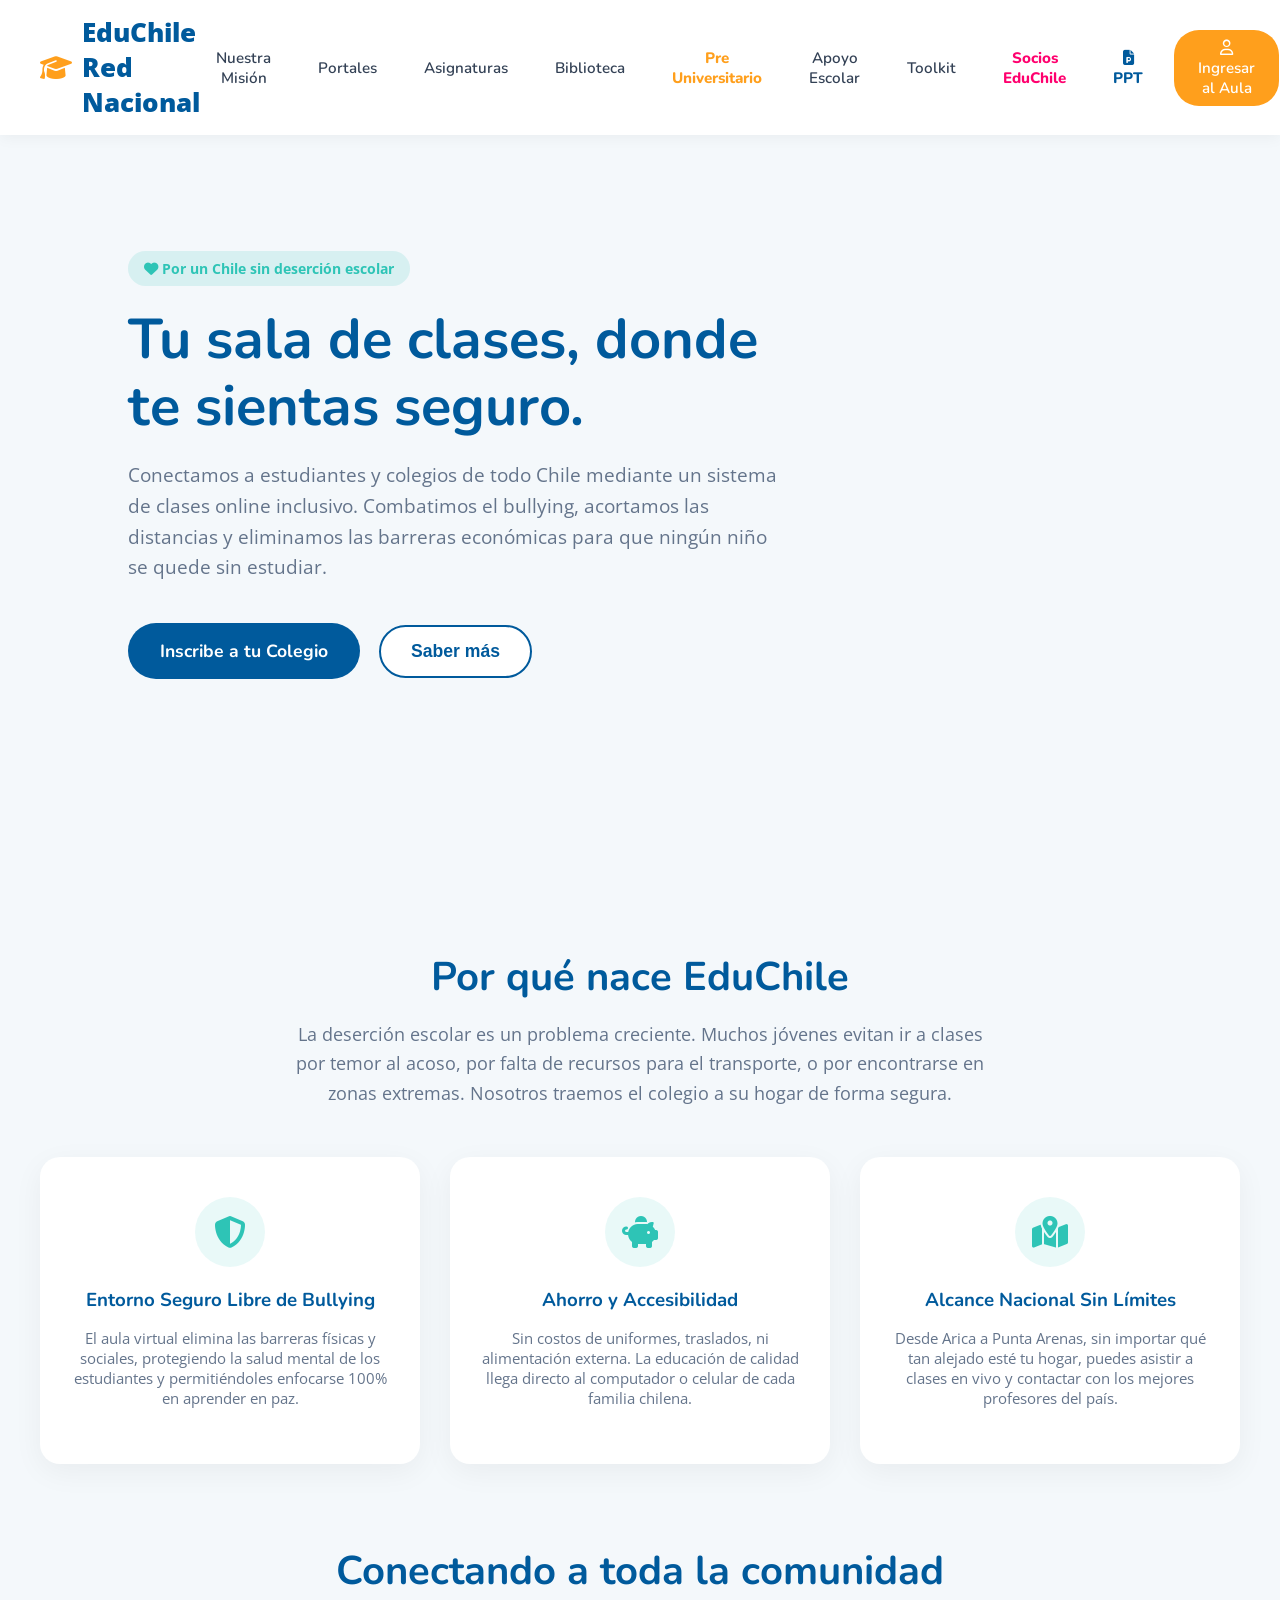
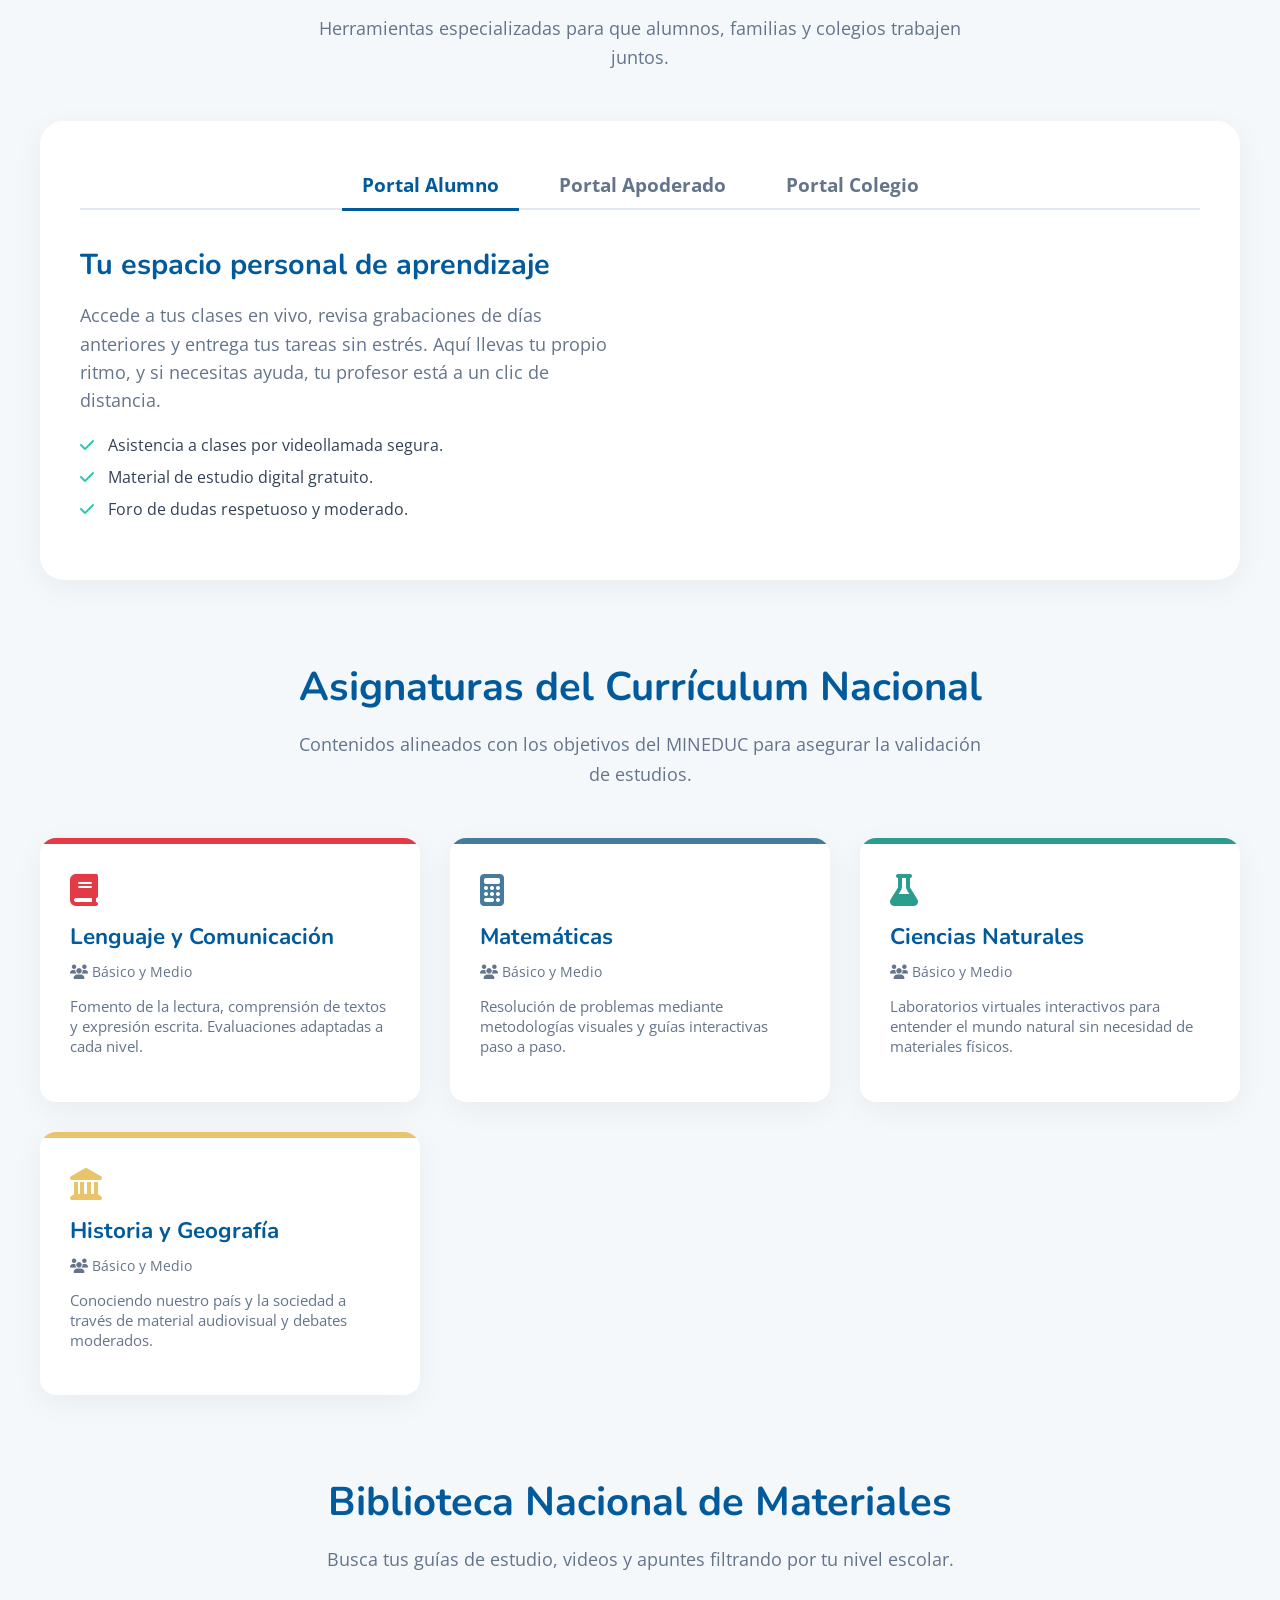
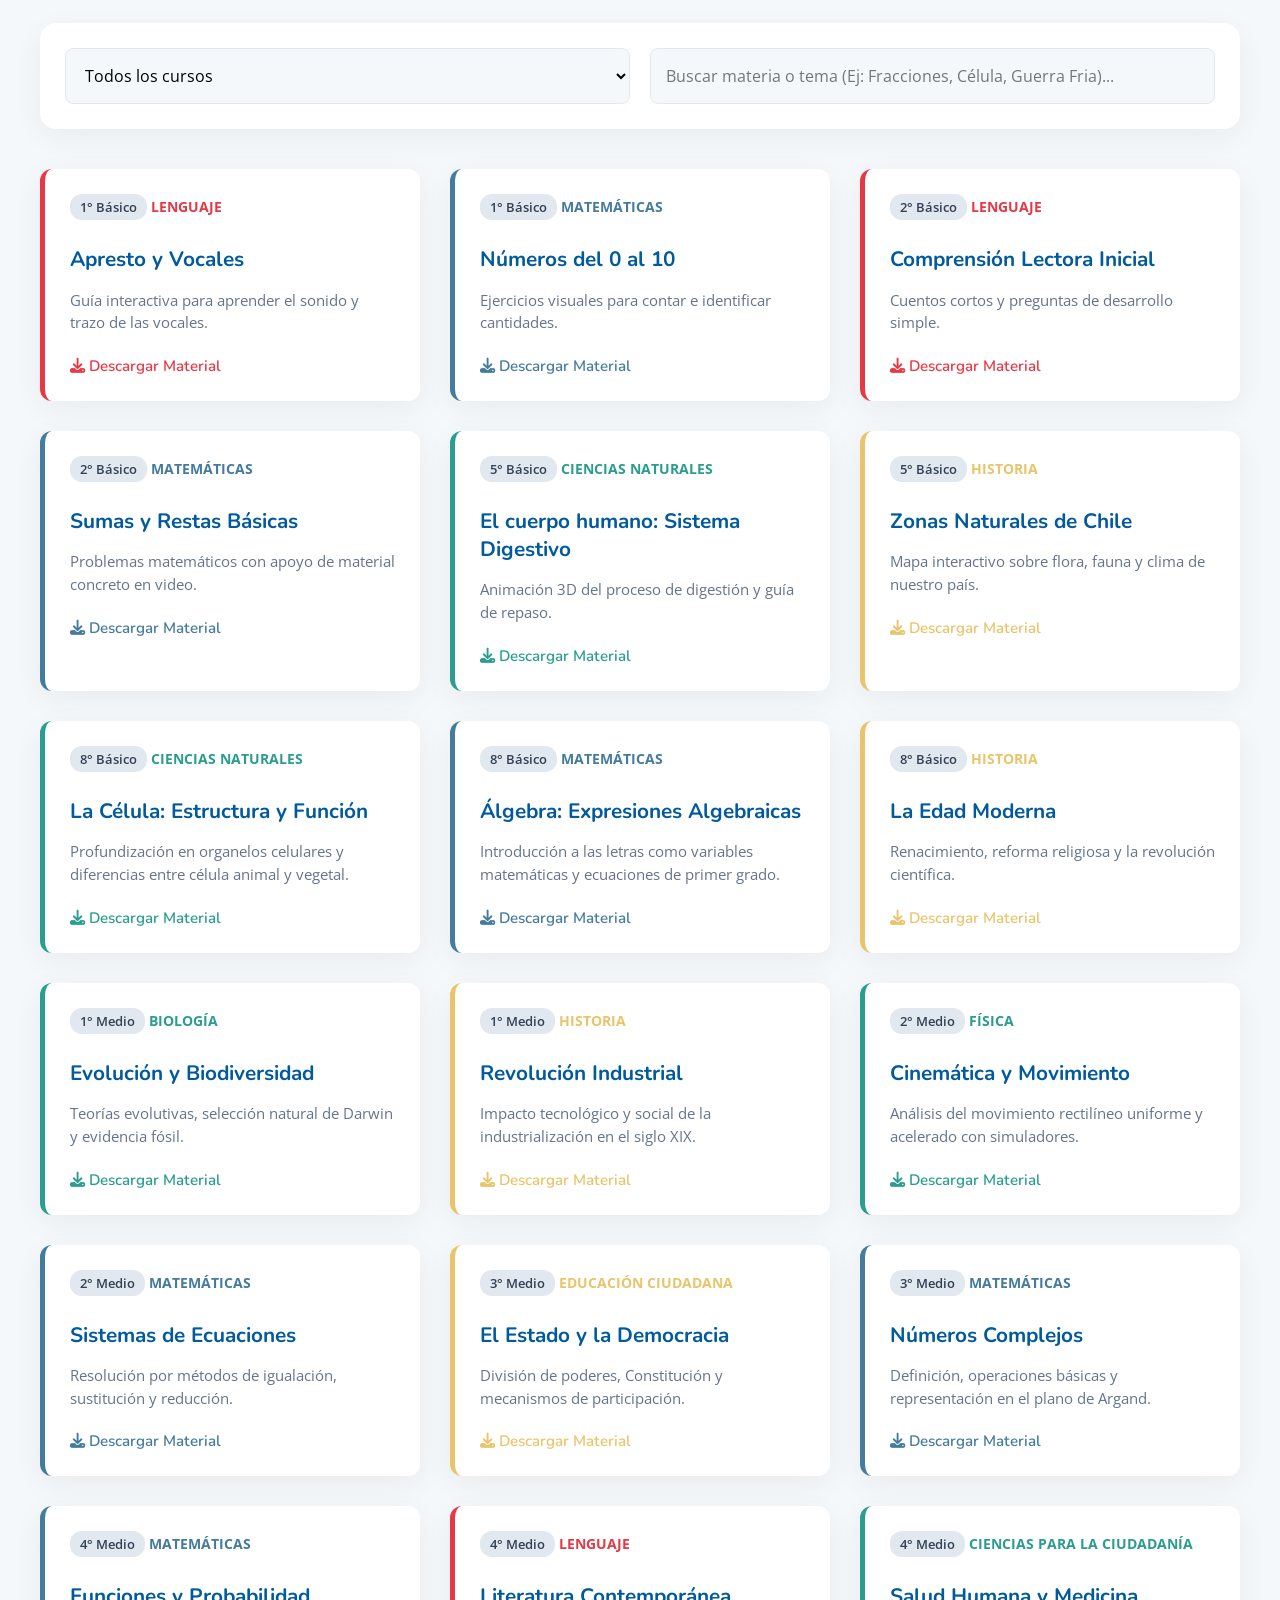
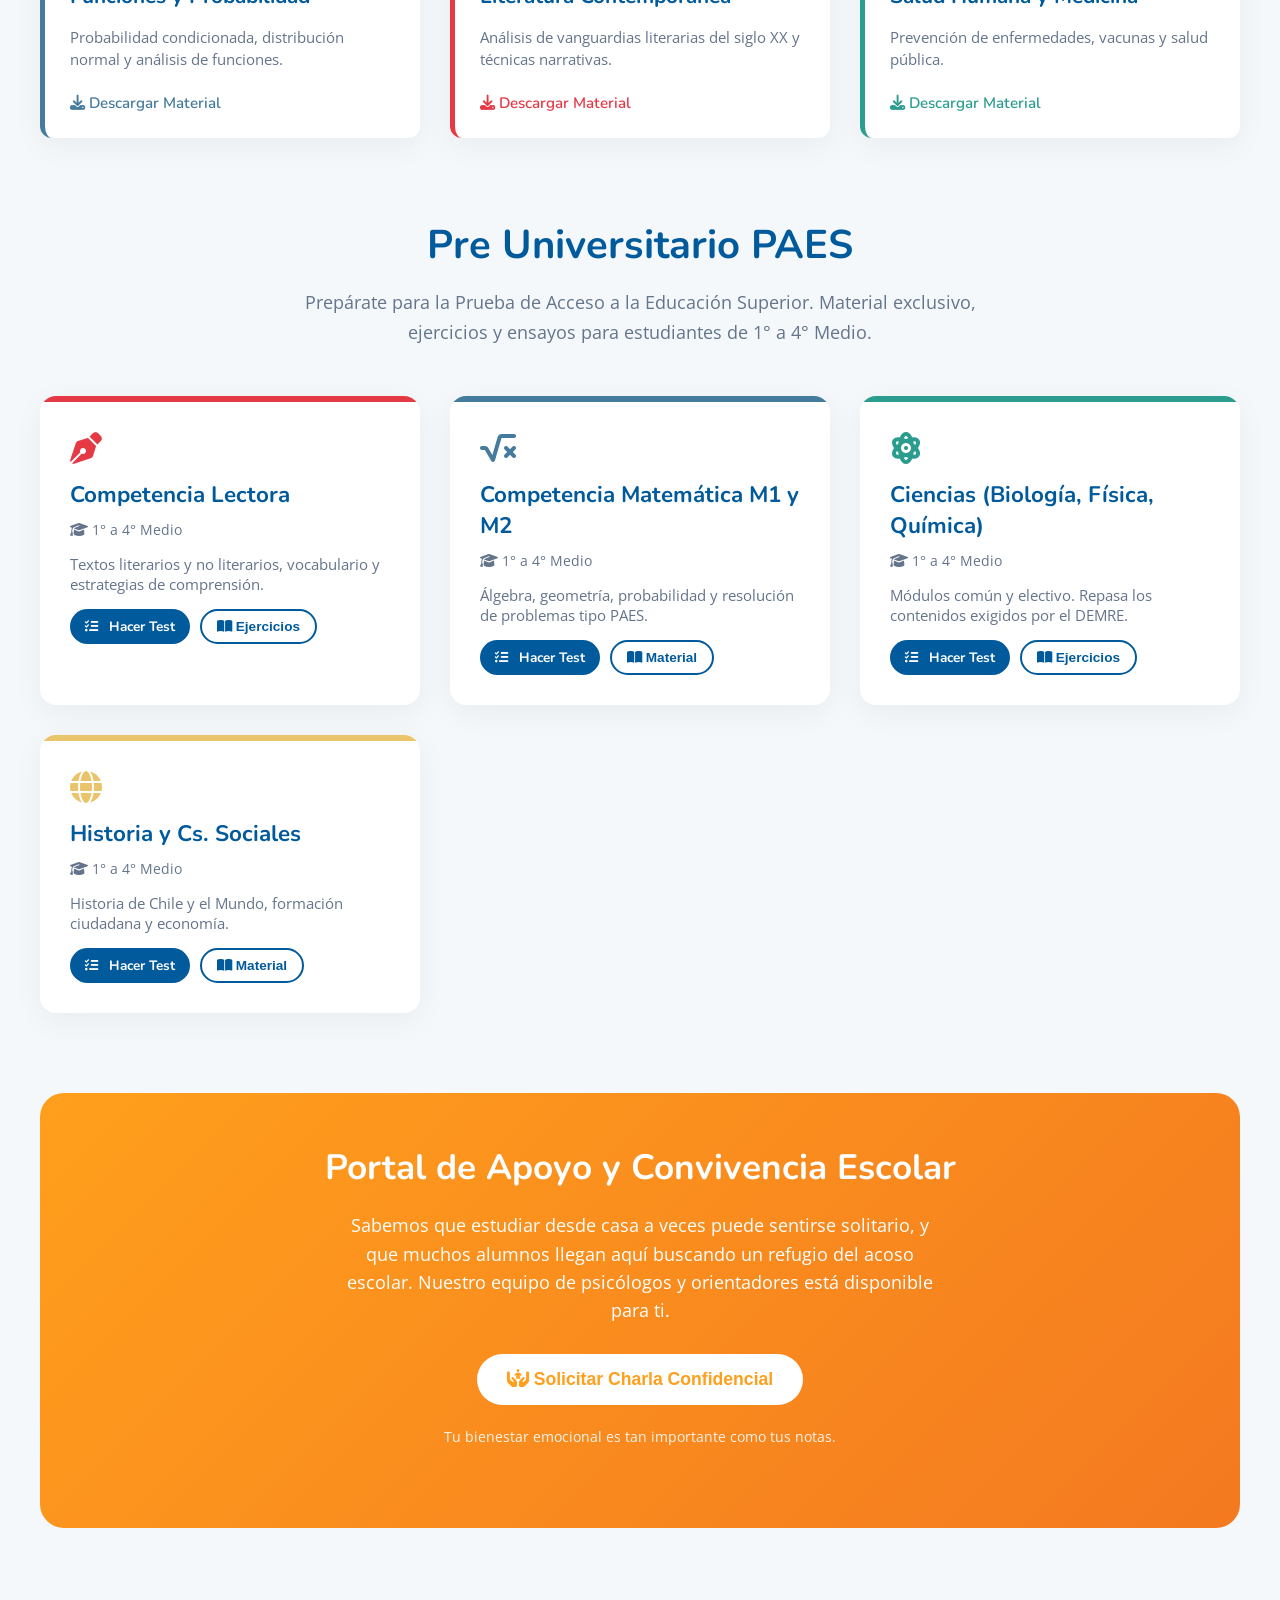
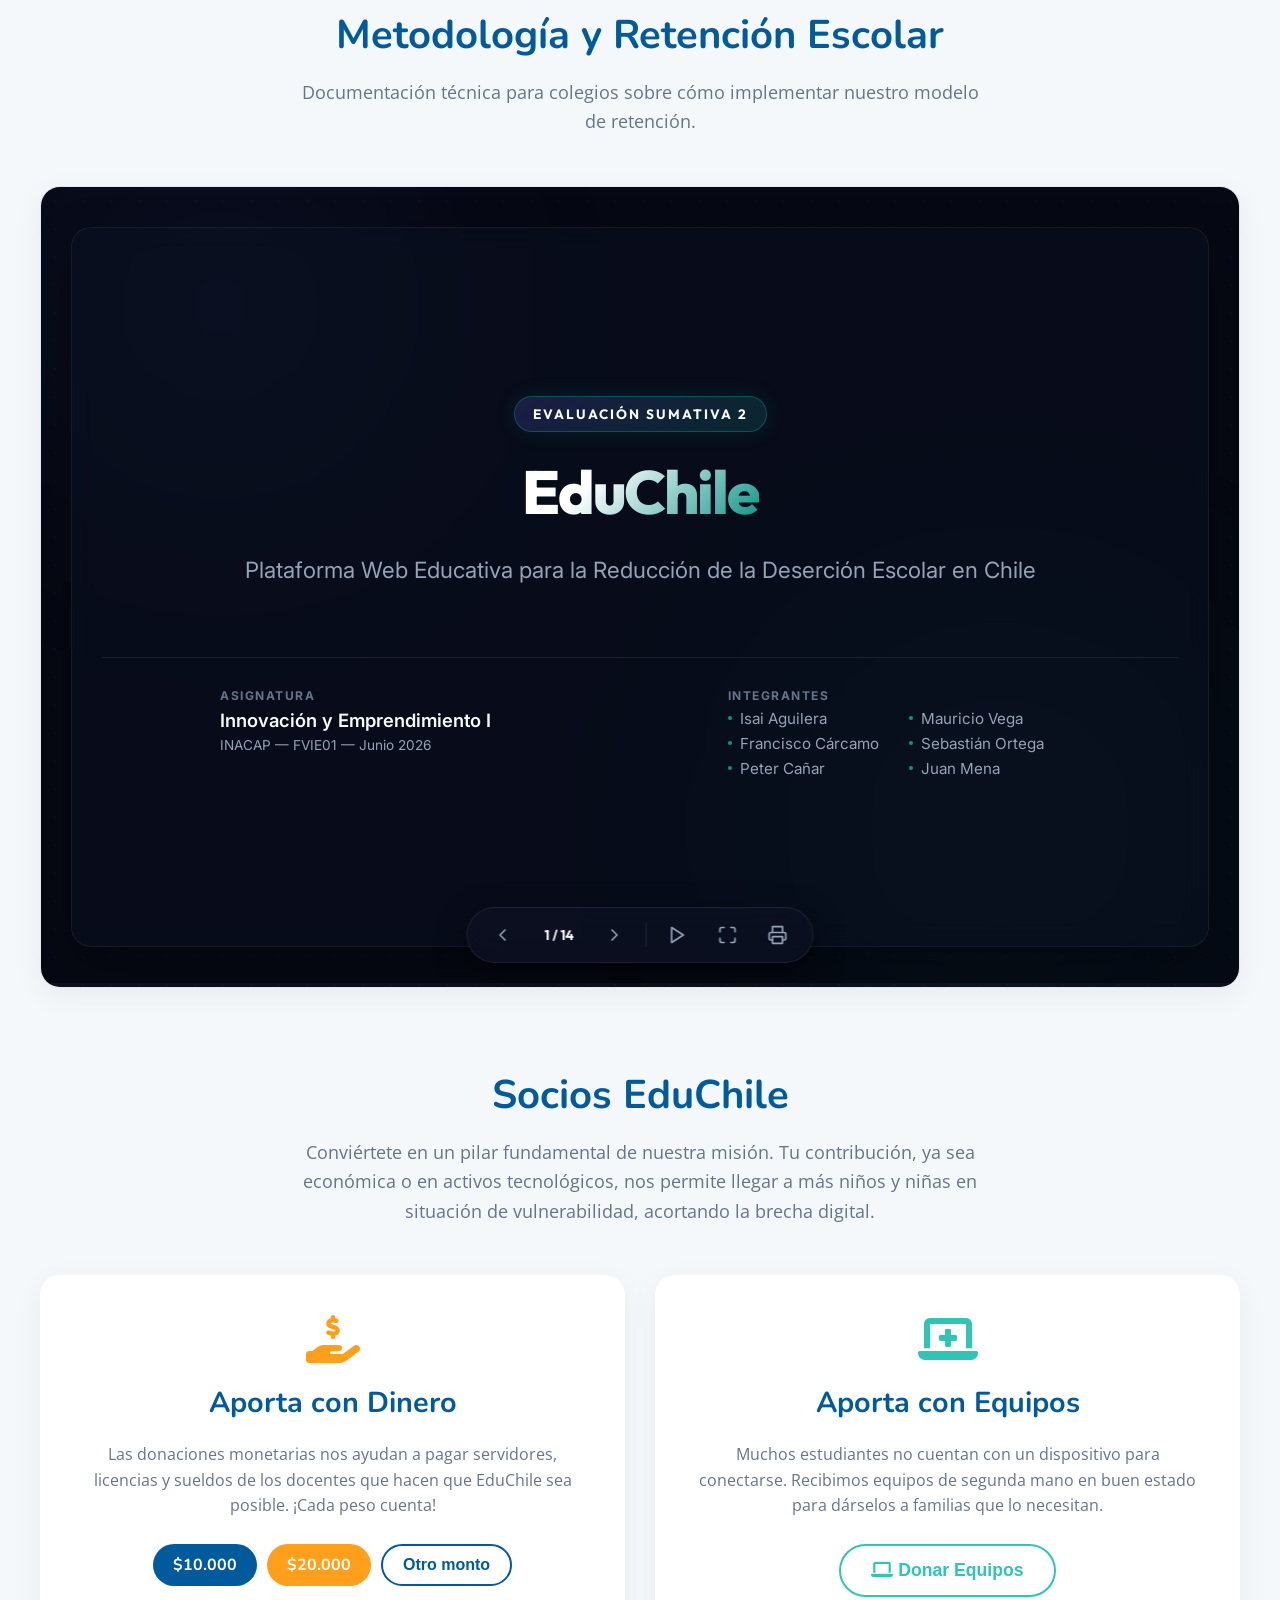
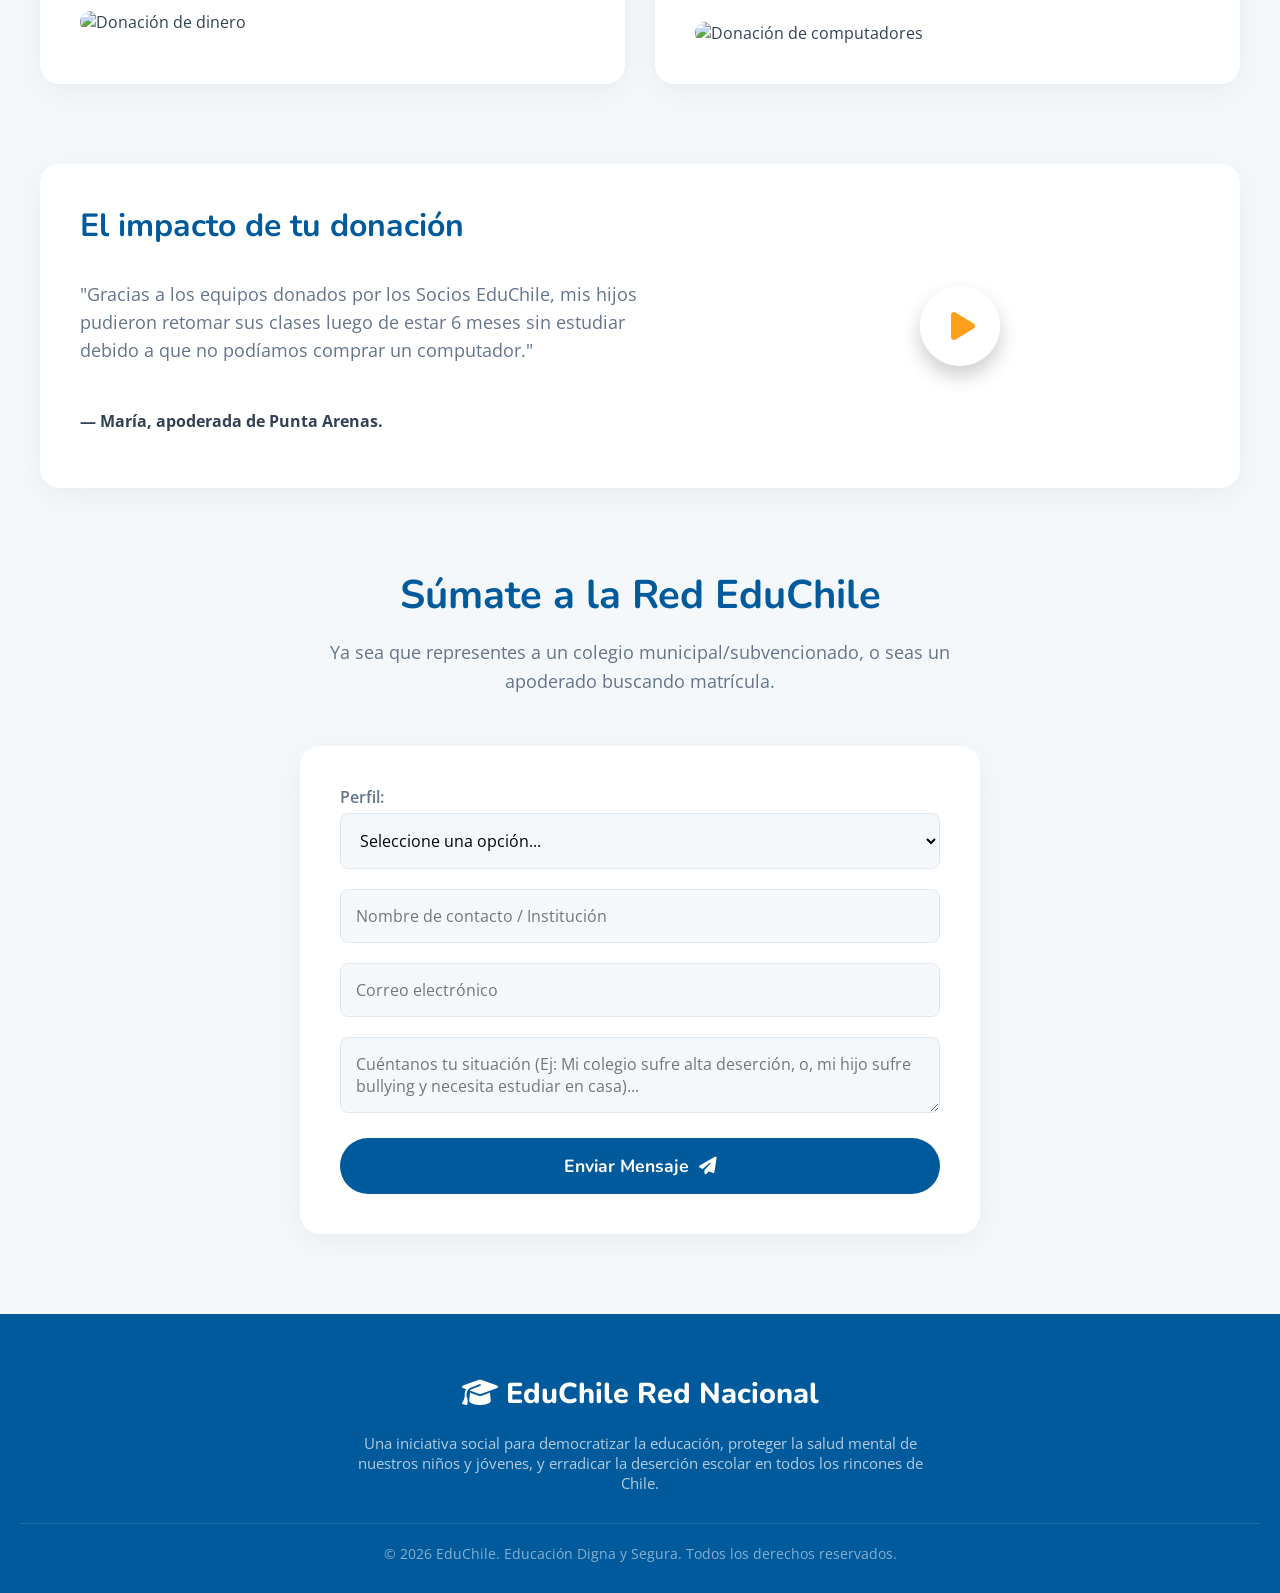
==== commit fcd3688d: "feat: add PPT button to download presentation" ====
--- a/clasesonline.html
+++ b/clasesonline.html
@@ -550,6 +550,7 @@
             <button class="nav-btn" onclick="ir('apoyo')">Apoyo Escolar</button>
             <button class="nav-btn" onclick="ir('informe')">Toolkit</button>
             <button class="nav-btn" style="color: #FF006E; font-weight: 800;" onclick="ir('socios')">Socios EduChile</button>
+            <button class="nav-btn" style="color: #005A9C; font-weight: 800;" onclick="window.open('EduChile%20-%20Plataforma%20para%20la%20Prevenci%C3%B3n%20de%20la%20Deserci%C3%B3n%20Escolar%20(1).pptx', '_blank')"><i class="fa-solid fa-file-powerpoint"></i> PPT</button>
             <button class="nav-btn login-btn" onclick="login()"><i class="fa-regular fa-user"></i> Ingresar al Aula</button>
         </nav>
     </header>
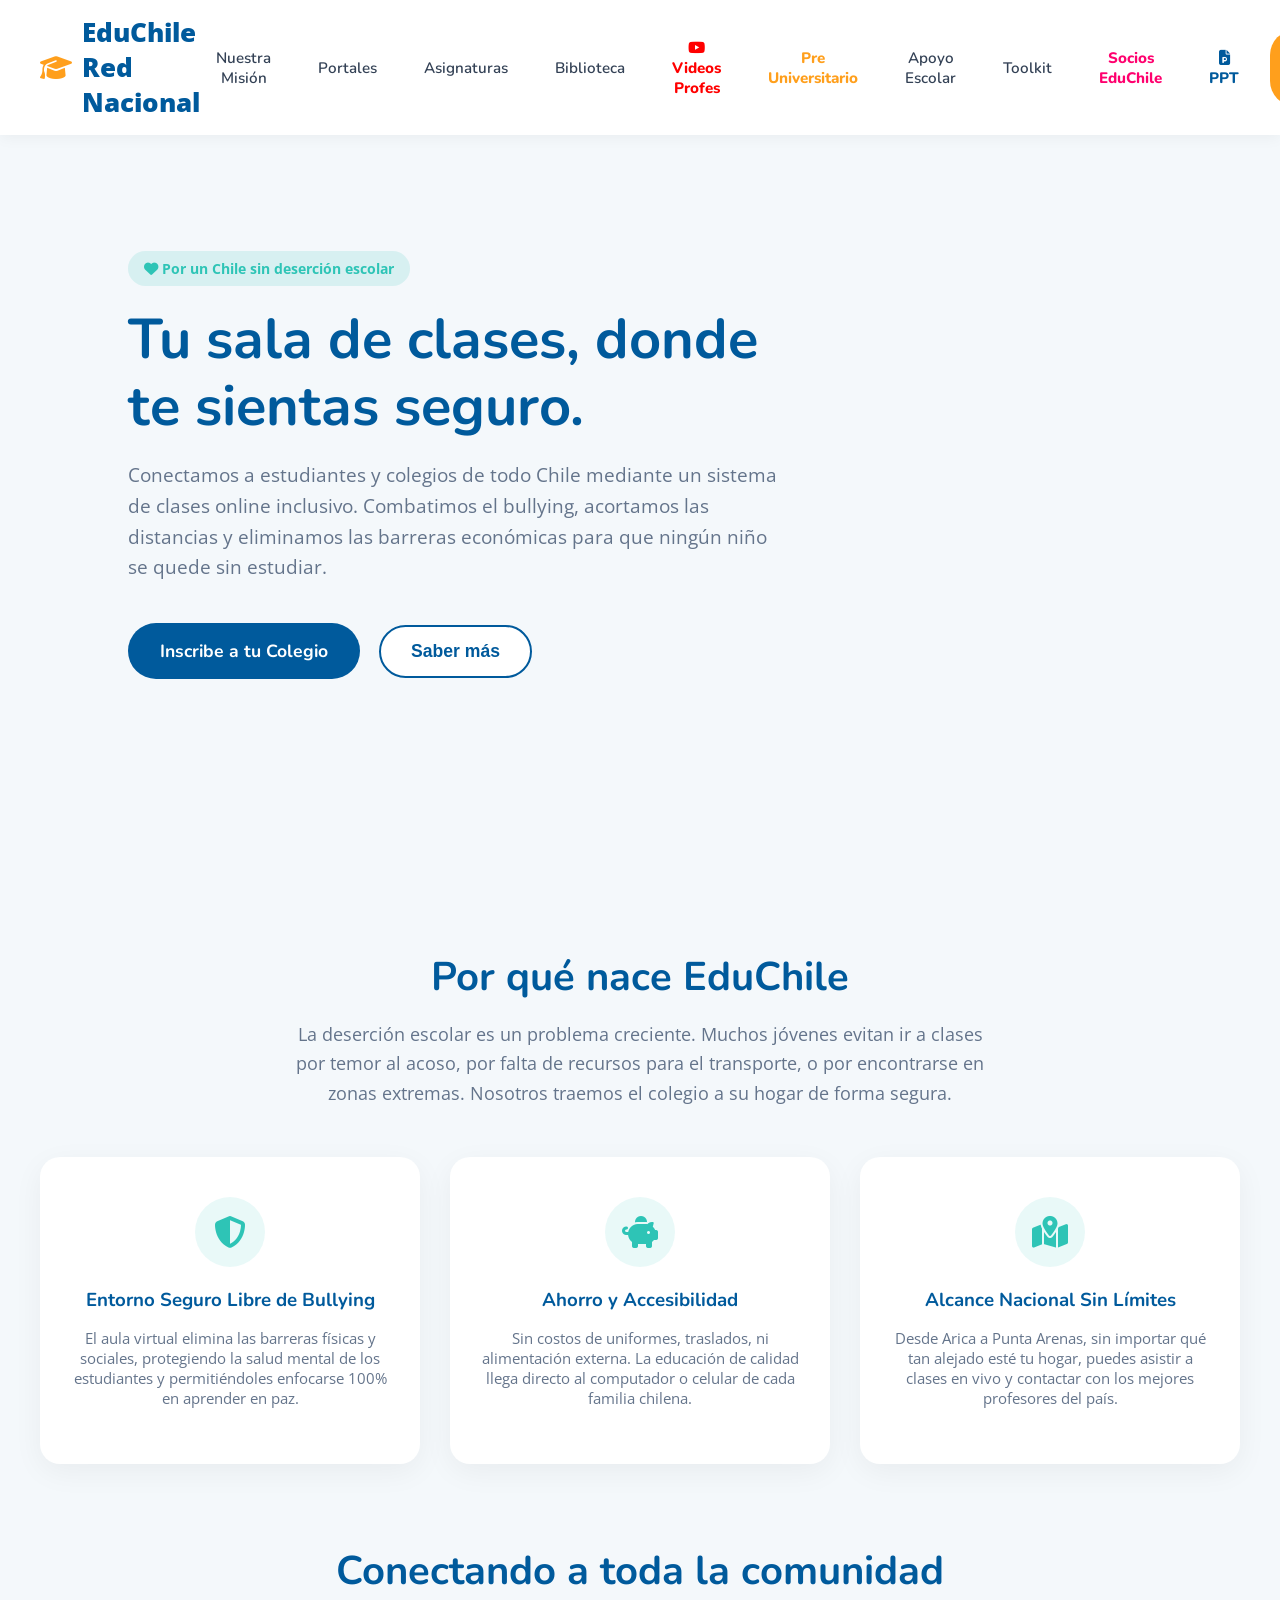
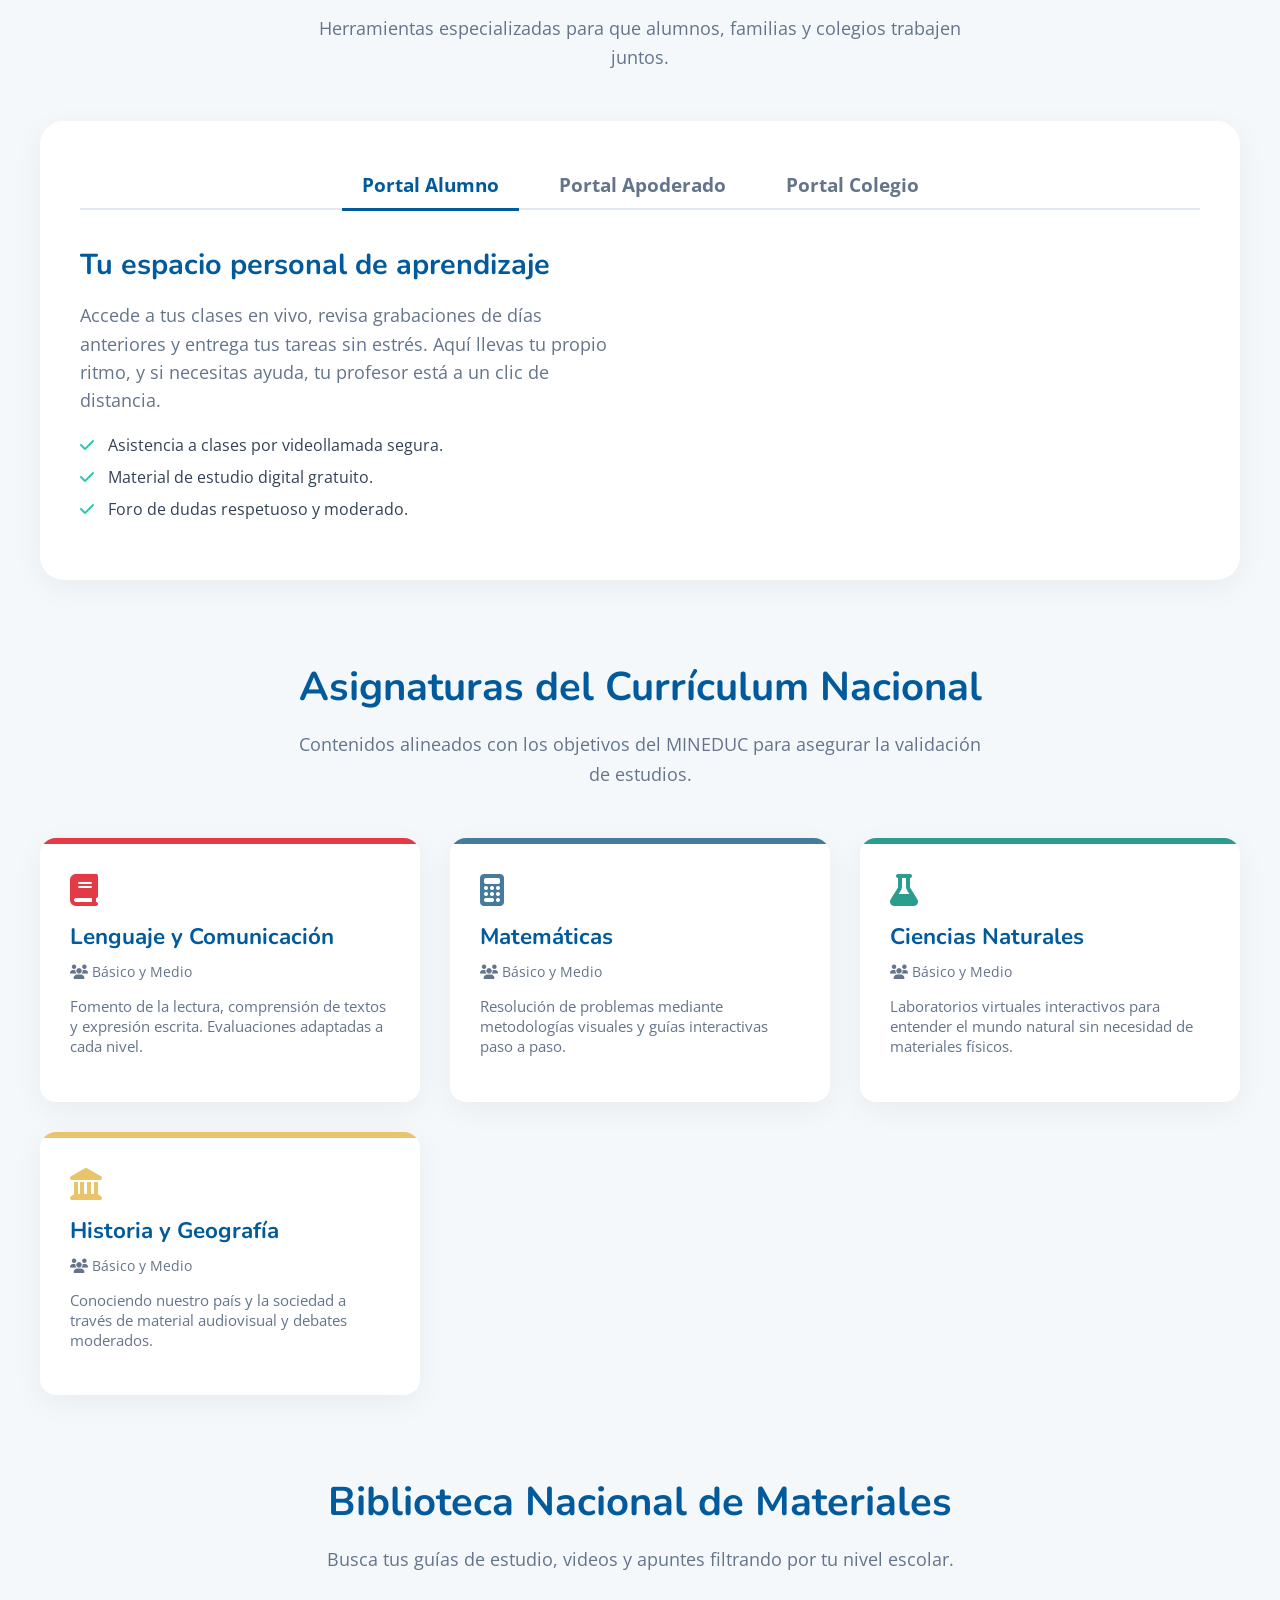
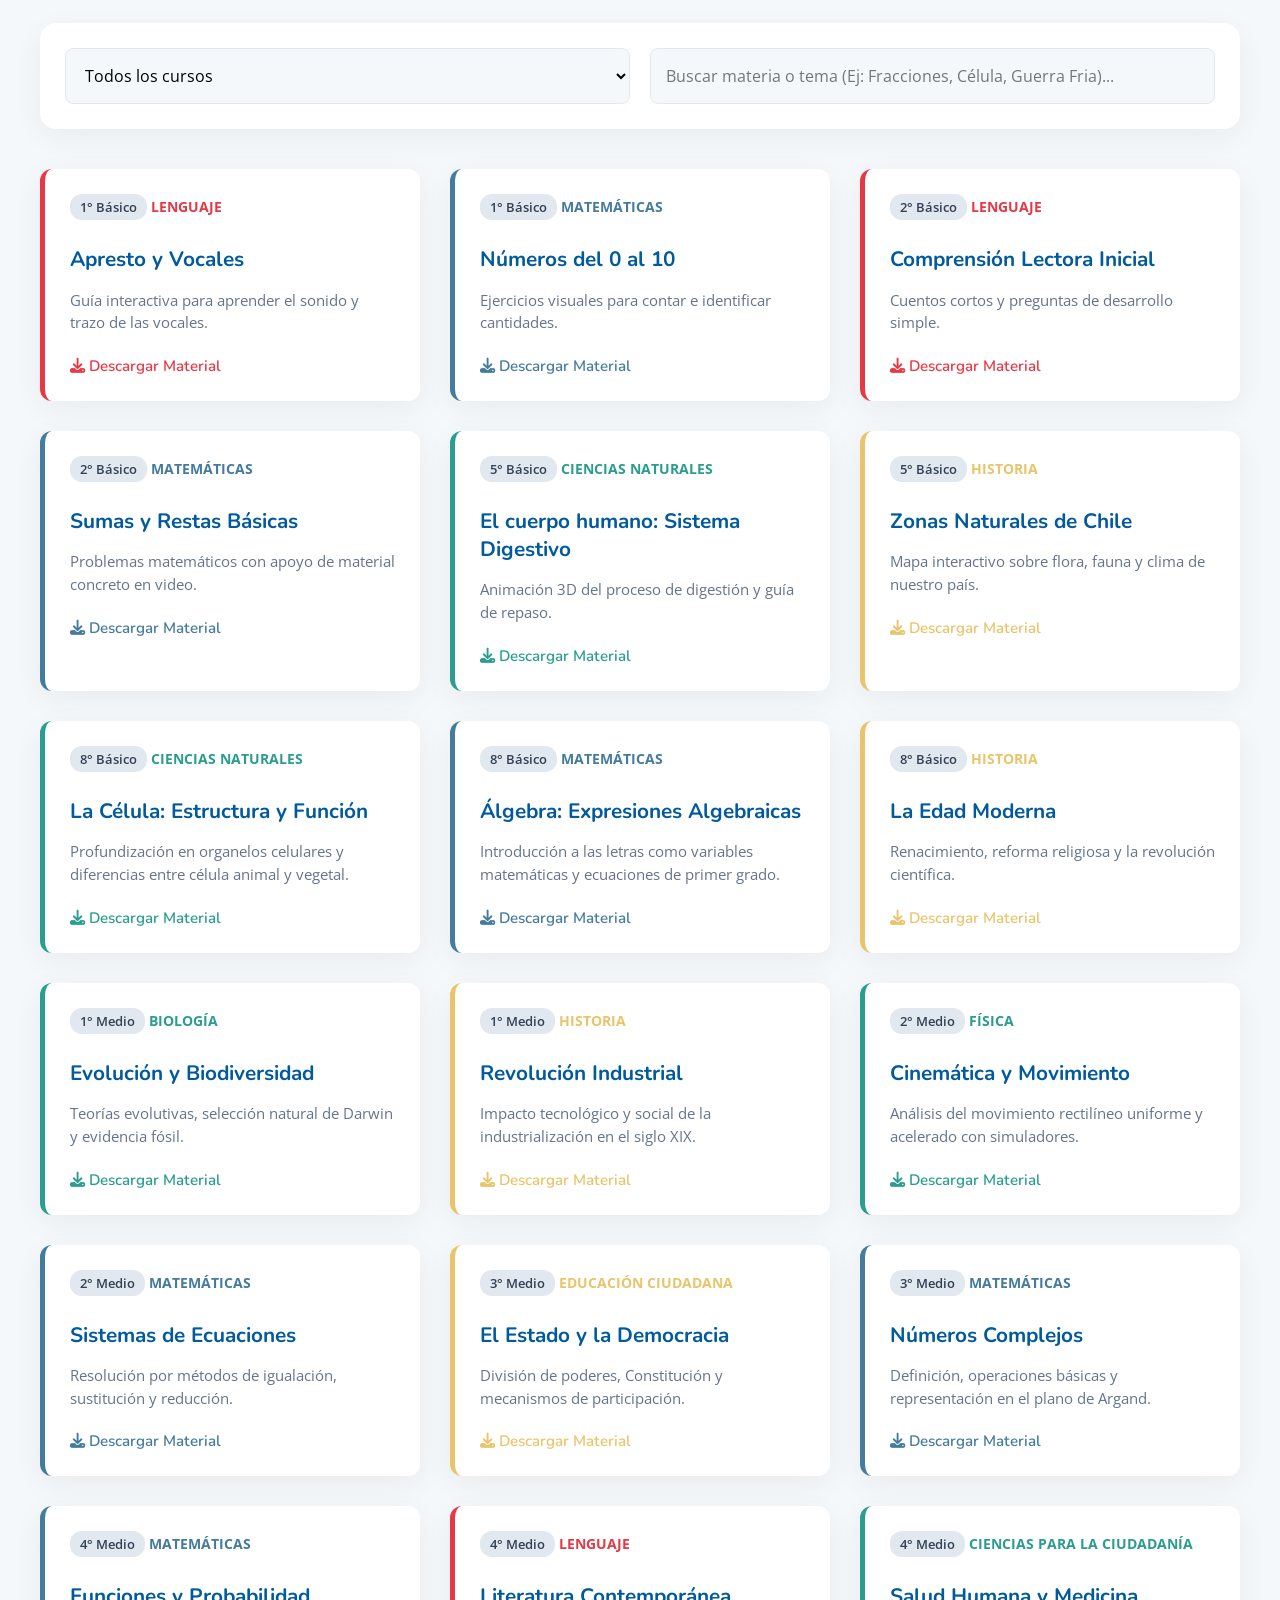
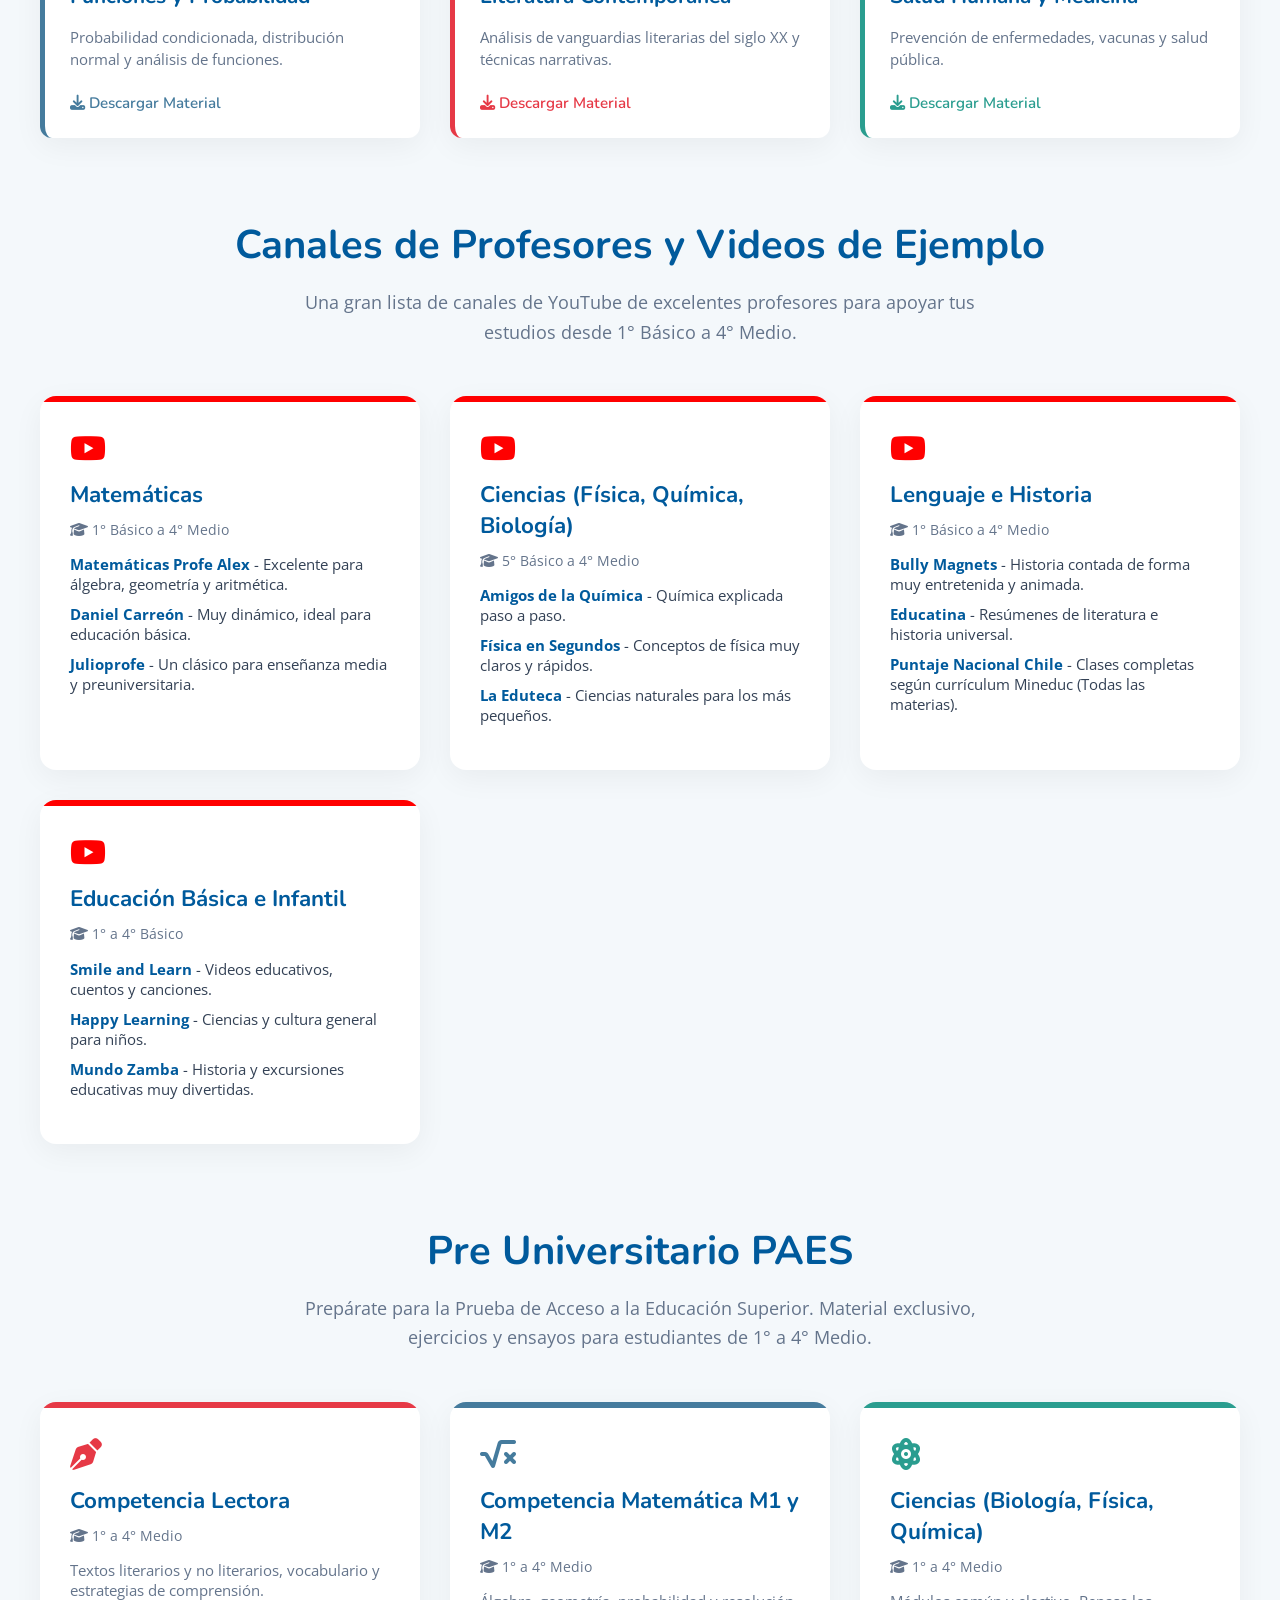
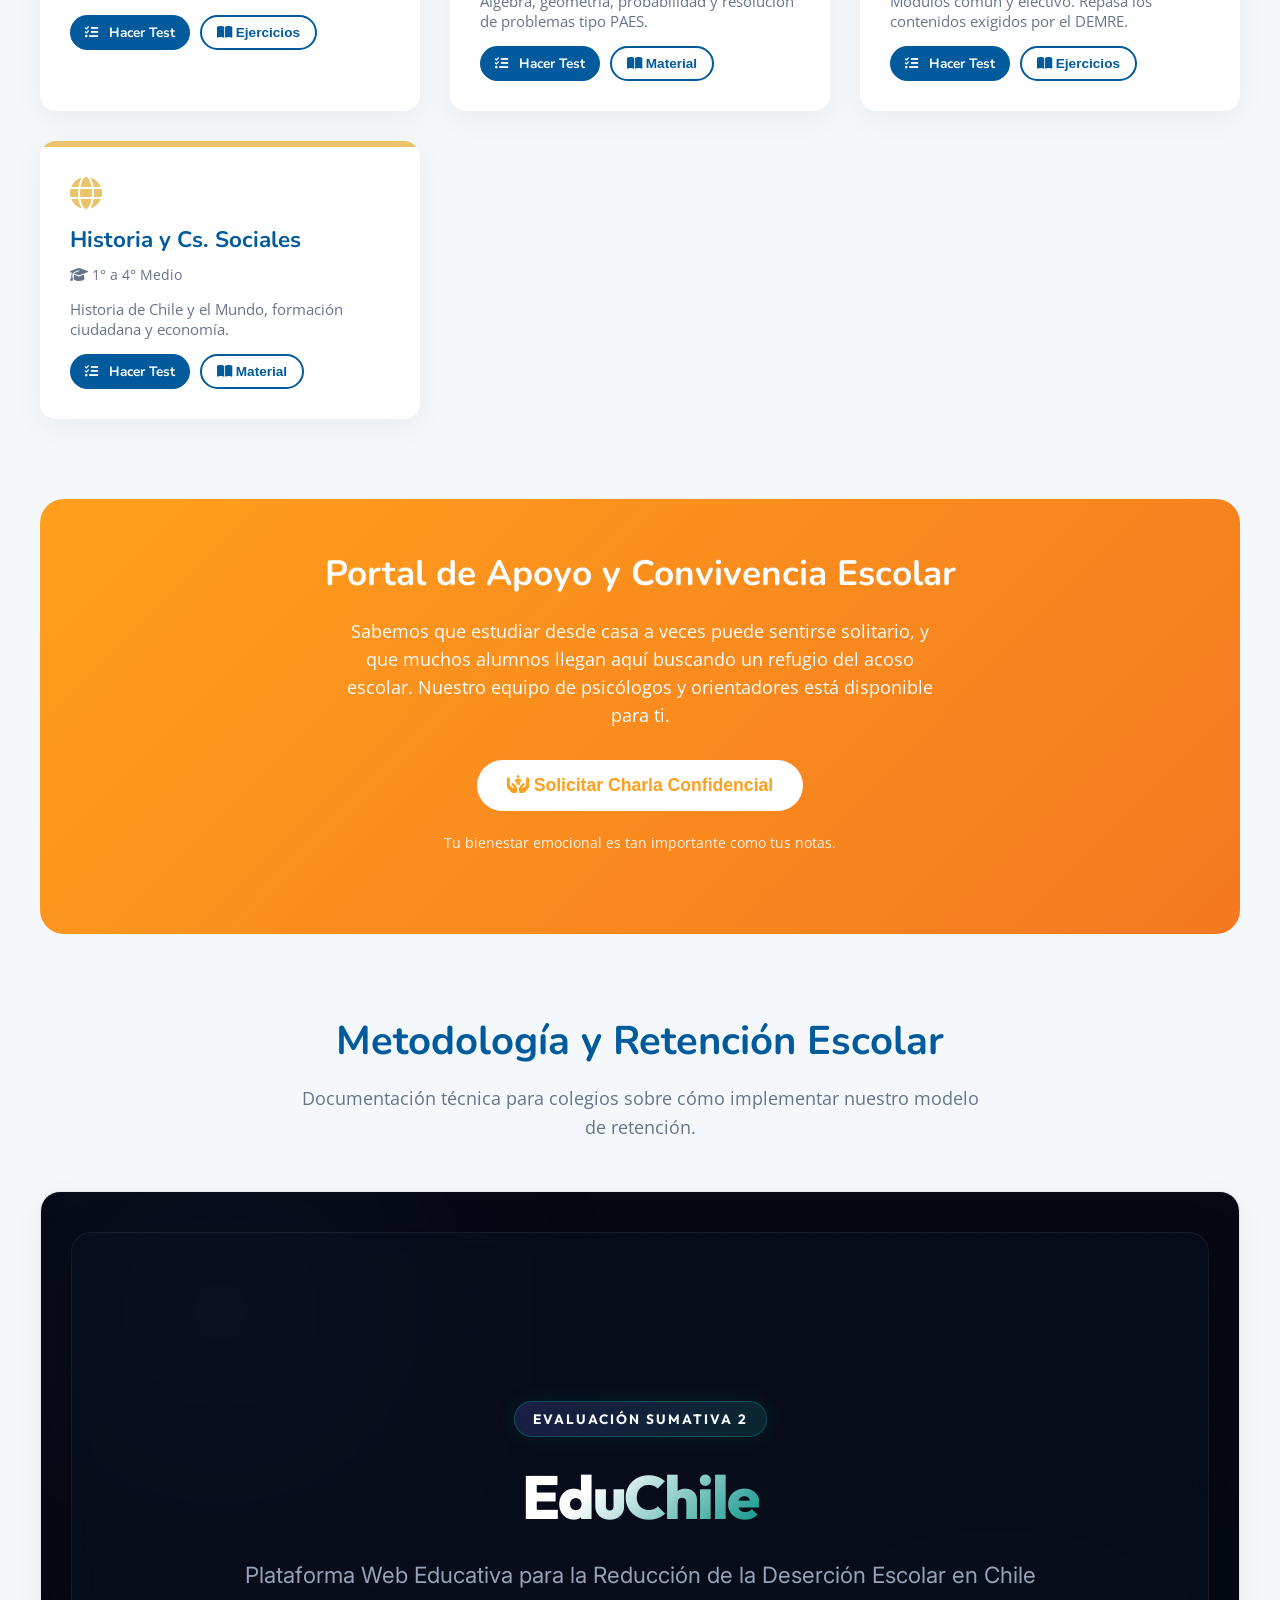
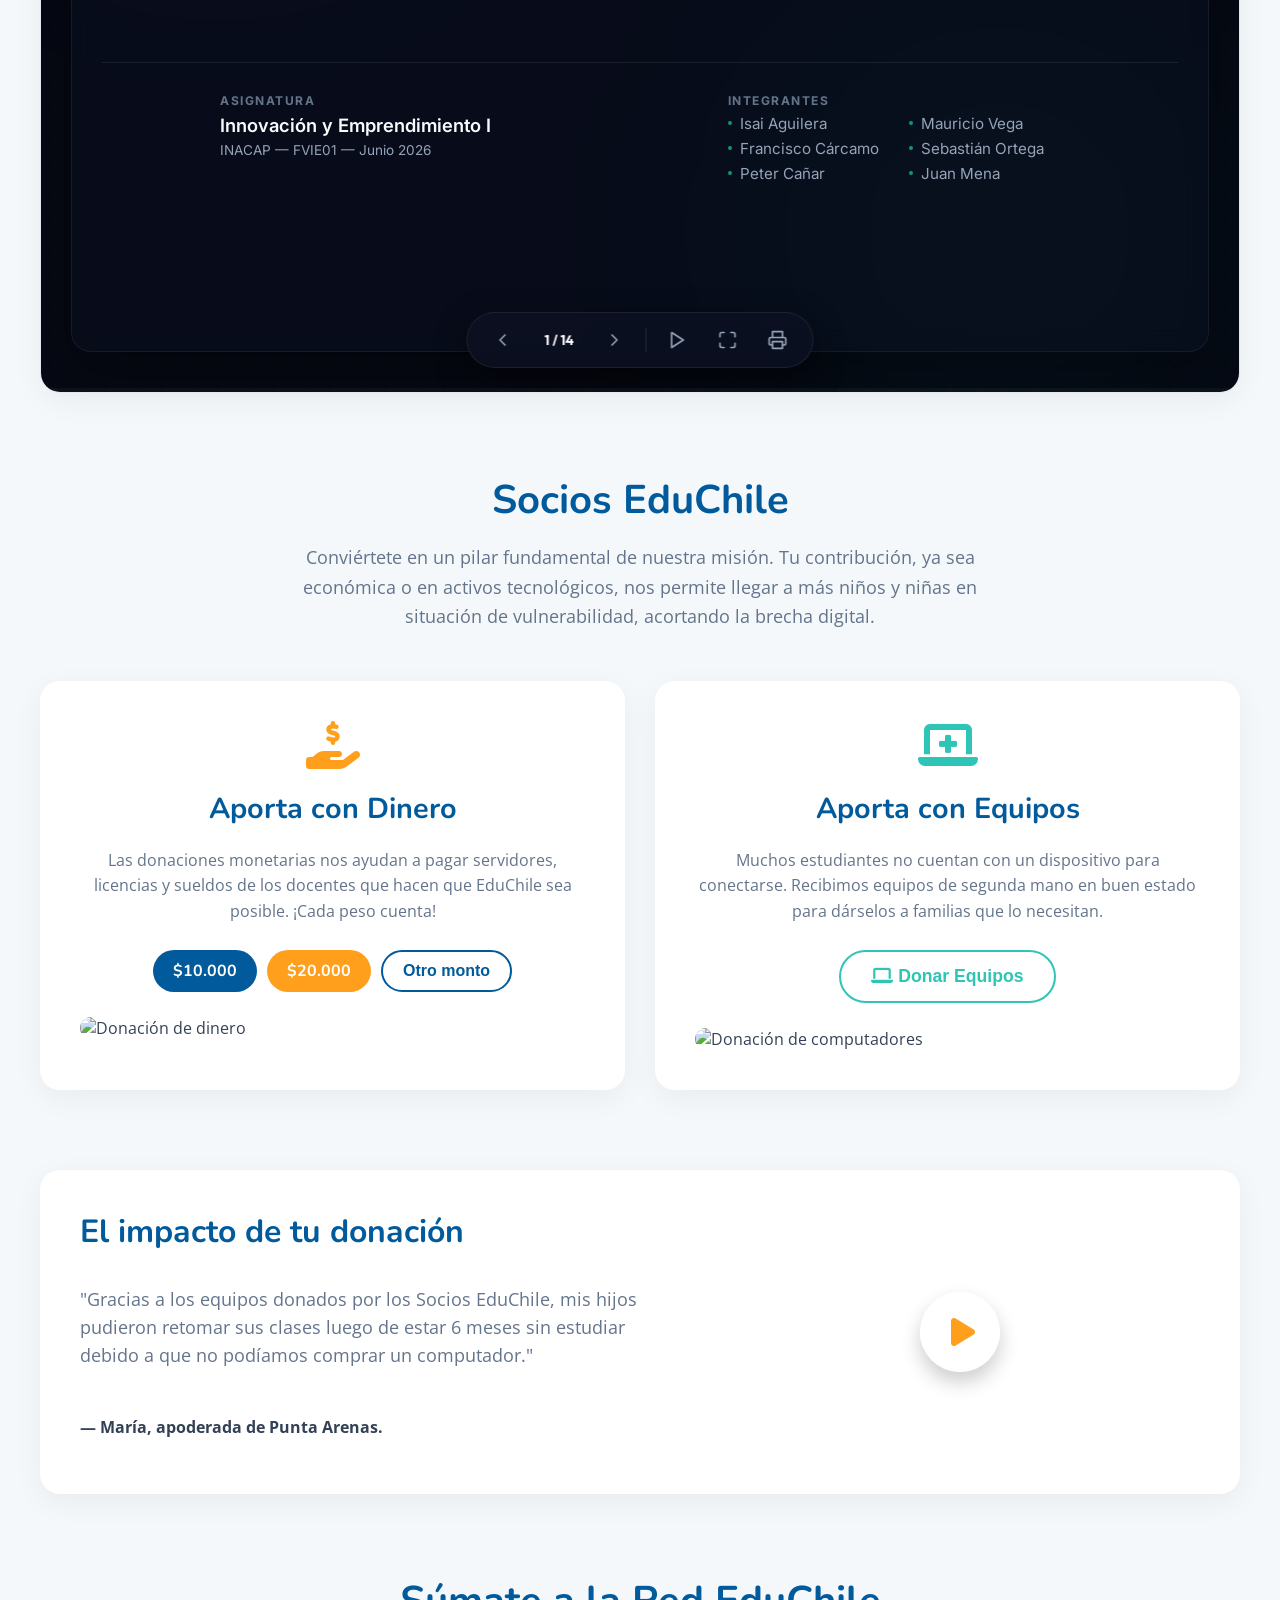
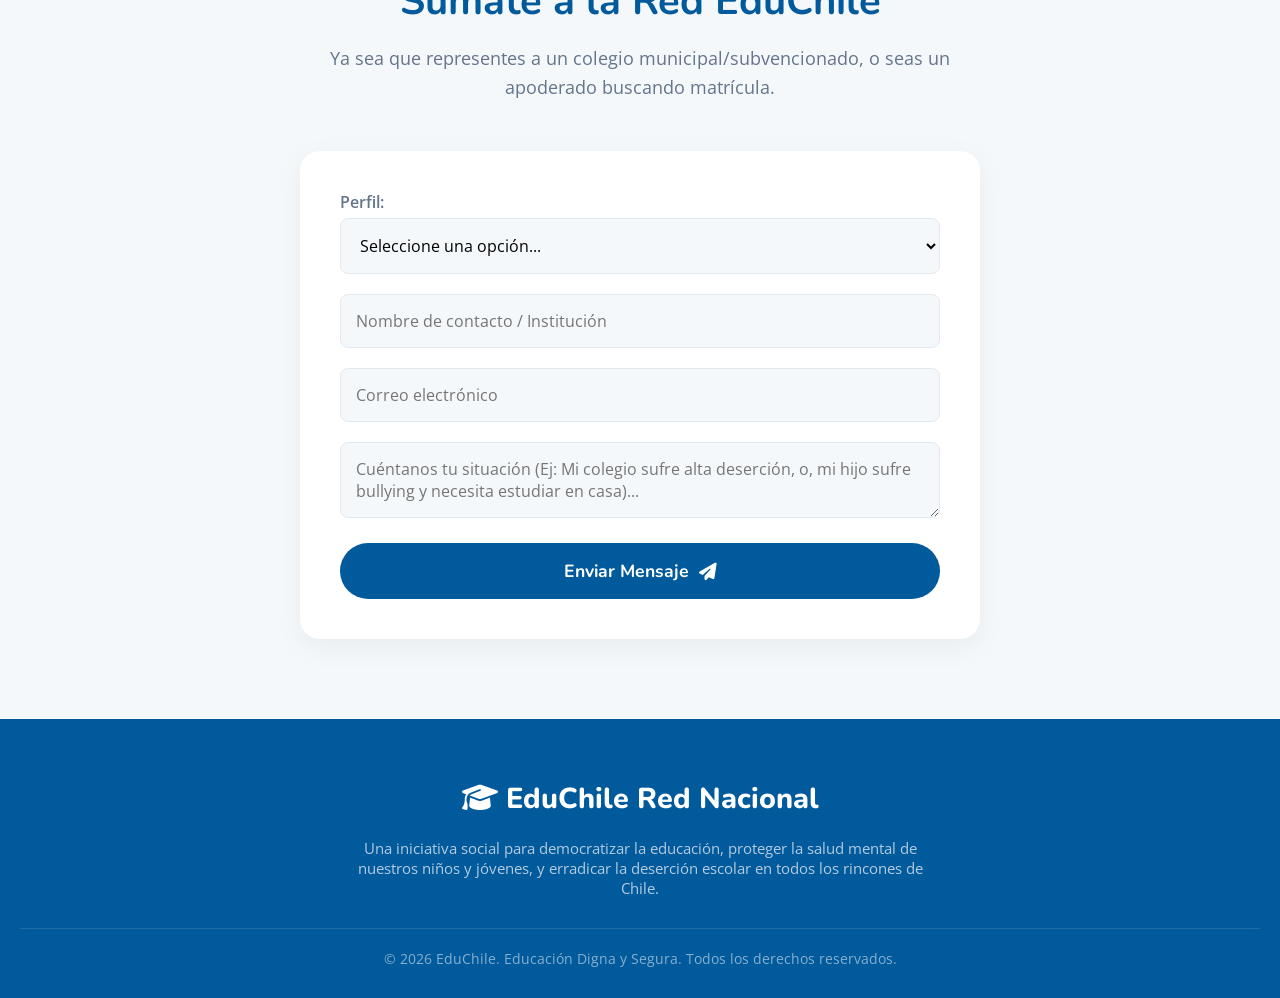
==== commit 272a8754: "Agregada sección y botón de videos de profesores de apoyo escolar" ====
--- a/clasesonline.html
+++ b/clasesonline.html
@@ -531,6 +531,63 @@
                 border-bottom: none;
             }
         }
+
+        /* Modal Styles */
+        .modal-ppt {
+            display: none;
+            position: fixed;
+            z-index: 2000;
+            left: 0;
+            top: 0;
+            width: 100%;
+            height: 100%;
+            overflow: hidden;
+            background-color: rgba(0,0,0,0.8);
+            backdrop-filter: blur(5px);
+        }
+
+        .modal-ppt-content {
+            background-color: #fff;
+            margin: 2vh auto;
+            padding: 20px;
+            border-radius: 12px;
+            width: 95%;
+            max-width: 1200px;
+            height: 90vh;
+            display: flex;
+            flex-direction: column;
+            position: relative;
+        }
+
+        .close-modal {
+            color: #aaa;
+            align-self: flex-end;
+            font-size: 28px;
+            font-weight: bold;
+            cursor: pointer;
+            margin-bottom: 10px;
+        }
+
+        .close-modal:hover,
+        .close-modal:focus {
+            color: var(--primary);
+            text-decoration: none;
+        }
+
+        .modal-actions {
+            display: flex;
+            justify-content: space-between;
+            align-items: center;
+            margin-bottom: 15px;
+            border-bottom: 1px solid #E2E8F0;
+            padding-bottom: 10px;
+        }
+
+        .modal-actions h2 {
+            font-size: 1.5rem;
+            color: var(--primary);
+            margin: 0;
+        }
     </style>
 </head>
 
@@ -546,11 +603,12 @@
             <button class="nav-btn" onclick="ir('portales')">Portales</button>
             <button class="nav-btn" onclick="ir('ramos')">Asignaturas</button>
             <button class="nav-btn" onclick="ir('biblioteca')">Biblioteca</button>
+            <button class="nav-btn" style="color: #FF0000; font-weight: 800;" onclick="ir('canales')"><i class="fa-brands fa-youtube"></i> Videos Profes</button>
             <button class="nav-btn" style="color: var(--secondary); font-weight: 800;" onclick="ir('preuniversitario')">Pre Universitario</button>
             <button class="nav-btn" onclick="ir('apoyo')">Apoyo Escolar</button>
             <button class="nav-btn" onclick="ir('informe')">Toolkit</button>
             <button class="nav-btn" style="color: #FF006E; font-weight: 800;" onclick="ir('socios')">Socios EduChile</button>
-            <button class="nav-btn" style="color: #005A9C; font-weight: 800;" onclick="window.open('EduChile%20-%20Plataforma%20para%20la%20Prevenci%C3%B3n%20de%20la%20Deserci%C3%B3n%20Escolar%20(1).pptx', '_blank')"><i class="fa-solid fa-file-powerpoint"></i> PPT</button>
+            <button class="nav-btn" style="color: #005A9C; font-weight: 800;" onclick="abrirModalPPT()"><i class="fa-solid fa-file-powerpoint"></i> PPT</button>
             <button class="nav-btn login-btn" onclick="login()"><i class="fa-regular fa-user"></i> Ingresar al Aula</button>
         </nav>
     </header>
@@ -709,6 +767,70 @@
 
         <div class="courses-grid" id="materialsGrid" style="margin-bottom: 80px;">
             <!-- El contenido dinámico se generará aquí con JS -->
+        </div>
+
+        <!-- CANALES DE PROFESORES Y VIDEOS DE EJEMPLO -->
+        <div class="section-header" id="canales" style="margin-top: 40px;">
+            <h2>Canales de Profesores y Videos de Ejemplo</h2>
+            <p>Una gran lista de canales de YouTube de excelentes profesores para apoyar tus estudios desde 1° Básico a 4° Medio.</p>
+        </div>
+
+        <div class="courses-grid">
+            <div class="course-card">
+                <div class="course-color-bar" style="background: #FF0000;"></div>
+                <div class="course-content">
+                    <i class="fa-brands fa-youtube" style="font-size: 2rem; color: #FF0000; margin-bottom: 15px;"></i>
+                    <h3>Matemáticas</h3>
+                    <div class="course-meta"><span><i class="fa-solid fa-graduation-cap"></i> 1° Básico a 4° Medio</span></div>
+                    <ul style="list-style: none; padding: 0; color: var(--text-main); font-size: 0.95rem;">
+                        <li style="margin-bottom: 10px;"><a href="https://www.youtube.com/c/matematicasprofealex" target="_blank" style="color: var(--primary); text-decoration: none;"><b>Matemáticas Profe Alex</b></a> - Excelente para álgebra, geometría y aritmética.</li>
+                        <li style="margin-bottom: 10px;"><a href="https://www.youtube.com/c/DanielCarreon" target="_blank" style="color: var(--primary); text-decoration: none;"><b>Daniel Carreón</b></a> - Muy dinámico, ideal para educación básica.</li>
+                        <li style="margin-bottom: 10px;"><a href="https://www.youtube.com/user/julioprofe" target="_blank" style="color: var(--primary); text-decoration: none;"><b>Julioprofe</b></a> - Un clásico para enseñanza media y preuniversitaria.</li>
+                    </ul>
+                </div>
+            </div>
+
+            <div class="course-card">
+                <div class="course-color-bar" style="background: #FF0000;"></div>
+                <div class="course-content">
+                    <i class="fa-brands fa-youtube" style="font-size: 2rem; color: #FF0000; margin-bottom: 15px;"></i>
+                    <h3>Ciencias (Física, Química, Biología)</h3>
+                    <div class="course-meta"><span><i class="fa-solid fa-graduation-cap"></i> 5° Básico a 4° Medio</span></div>
+                    <ul style="list-style: none; padding: 0; color: var(--text-main); font-size: 0.95rem;">
+                        <li style="margin-bottom: 10px;"><a href="https://www.youtube.com/c/AmigosdelaQuimica" target="_blank" style="color: var(--primary); text-decoration: none;"><b>Amigos de la Química</b></a> - Química explicada paso a paso.</li>
+                        <li style="margin-bottom: 10px;"><a href="https://www.youtube.com/c/FisicaenSegundos" target="_blank" style="color: var(--primary); text-decoration: none;"><b>Física en Segundos</b></a> - Conceptos de física muy claros y rápidos.</li>
+                        <li style="margin-bottom: 10px;"><a href="https://www.youtube.com/c/LaEduteca" target="_blank" style="color: var(--primary); text-decoration: none;"><b>La Eduteca</b></a> - Ciencias naturales para los más pequeños.</li>
+                    </ul>
+                </div>
+            </div>
+
+            <div class="course-card">
+                <div class="course-color-bar" style="background: #FF0000;"></div>
+                <div class="course-content">
+                    <i class="fa-brands fa-youtube" style="font-size: 2rem; color: #FF0000; margin-bottom: 15px;"></i>
+                    <h3>Lenguaje e Historia</h3>
+                    <div class="course-meta"><span><i class="fa-solid fa-graduation-cap"></i> 1° Básico a 4° Medio</span></div>
+                    <ul style="list-style: none; padding: 0; color: var(--text-main); font-size: 0.95rem;">
+                        <li style="margin-bottom: 10px;"><a href="https://www.youtube.com/c/BullyMagnets" target="_blank" style="color: var(--primary); text-decoration: none;"><b>Bully Magnets</b></a> - Historia contada de forma muy entretenida y animada.</li>
+                        <li style="margin-bottom: 10px;"><a href="https://www.youtube.com/c/Educatina" target="_blank" style="color: var(--primary); text-decoration: none;"><b>Educatina</b></a> - Resúmenes de literatura e historia universal.</li>
+                        <li style="margin-bottom: 10px;"><a href="https://www.youtube.com/user/PuntajeNacional" target="_blank" style="color: var(--primary); text-decoration: none;"><b>Puntaje Nacional Chile</b></a> - Clases completas según currículum Mineduc (Todas las materias).</li>
+                    </ul>
+                </div>
+            </div>
+            
+            <div class="course-card">
+                <div class="course-color-bar" style="background: #FF0000;"></div>
+                <div class="course-content">
+                    <i class="fa-brands fa-youtube" style="font-size: 2rem; color: #FF0000; margin-bottom: 15px;"></i>
+                    <h3>Educación Básica e Infantil</h3>
+                    <div class="course-meta"><span><i class="fa-solid fa-graduation-cap"></i> 1° a 4° Básico</span></div>
+                    <ul style="list-style: none; padding: 0; color: var(--text-main); font-size: 0.95rem;">
+                        <li style="margin-bottom: 10px;"><a href="https://www.youtube.com/c/SmileandLearnEspanol" target="_blank" style="color: var(--primary); text-decoration: none;"><b>Smile and Learn</b></a> - Videos educativos, cuentos y canciones.</li>
+                        <li style="margin-bottom: 10px;"><a href="https://www.youtube.com/c/HappyLearningEspa%C3%B1ol" target="_blank" style="color: var(--primary); text-decoration: none;"><b>Happy Learning</b></a> - Ciencias y cultura general para niños.</li>
+                        <li style="margin-bottom: 10px;"><a href="https://www.youtube.com/c/MundoZamba" target="_blank" style="color: var(--primary); text-decoration: none;"><b>Mundo Zamba</b></a> - Historia y excursiones educativas muy divertidas.</li>
+                    </ul>
+                </div>
+            </div>
         </div>
 
         <!-- PRE UNIVERSITARIO (PAES) -->
@@ -1046,6 +1168,38 @@
                 },
             });
         });
+        // Funciones del Modal PPT
+        function abrirModalPPT() {
+            document.getElementById('modalPPT').style.display = 'block';
+        }
+
+        function cerrarModalPPT() {
+            document.getElementById('modalPPT').style.display = 'none';
+        }
+
+        // Cerrar modal si se hace clic fuera del contenido
+        window.onclick = function(event) {
+            const modal = document.getElementById('modalPPT');
+            if (event.target == modal) {
+                modal.style.display = "none";
+            }
+        }
     </script>
+
+    <!-- MODAL PPT / PDF -->
+    <div id="modalPPT" class="modal-ppt">
+        <div class="modal-ppt-content">
+            <div class="modal-actions">
+                <h2>Presentación EduChile</h2>
+                <div style="display: flex; align-items: center; gap: 20px;">
+                    <a href="EduChile%20-%20Plataforma%20para%20la%20Prevenci%C3%B3n%20de%20la%20Deserci%C3%B3n%20Escolar%20(1).pptx" class="btn-secondary" style="padding: 8px 16px; font-size: 0.9rem; text-decoration: none;" download><i class="fa-solid fa-download"></i> Descargar PPTX</a>
+                    <span class="close-modal" onclick="cerrarModalPPT()">&times;</span>
+                </div>
+            </div>
+            <!-- Embebemos el PDF convertido -->
+            <iframe src="EduChile%20-%20Plataforma%20para%20la%20Prevenci%C3%B3n%20de%20la%20Deserci%C3%B3n%20Escolar%20(1).pdf" style="width: 100%; height: 100%; border: none; flex: 1;"></iframe>
+        </div>
+    </div>
+
 </body>
 </html>
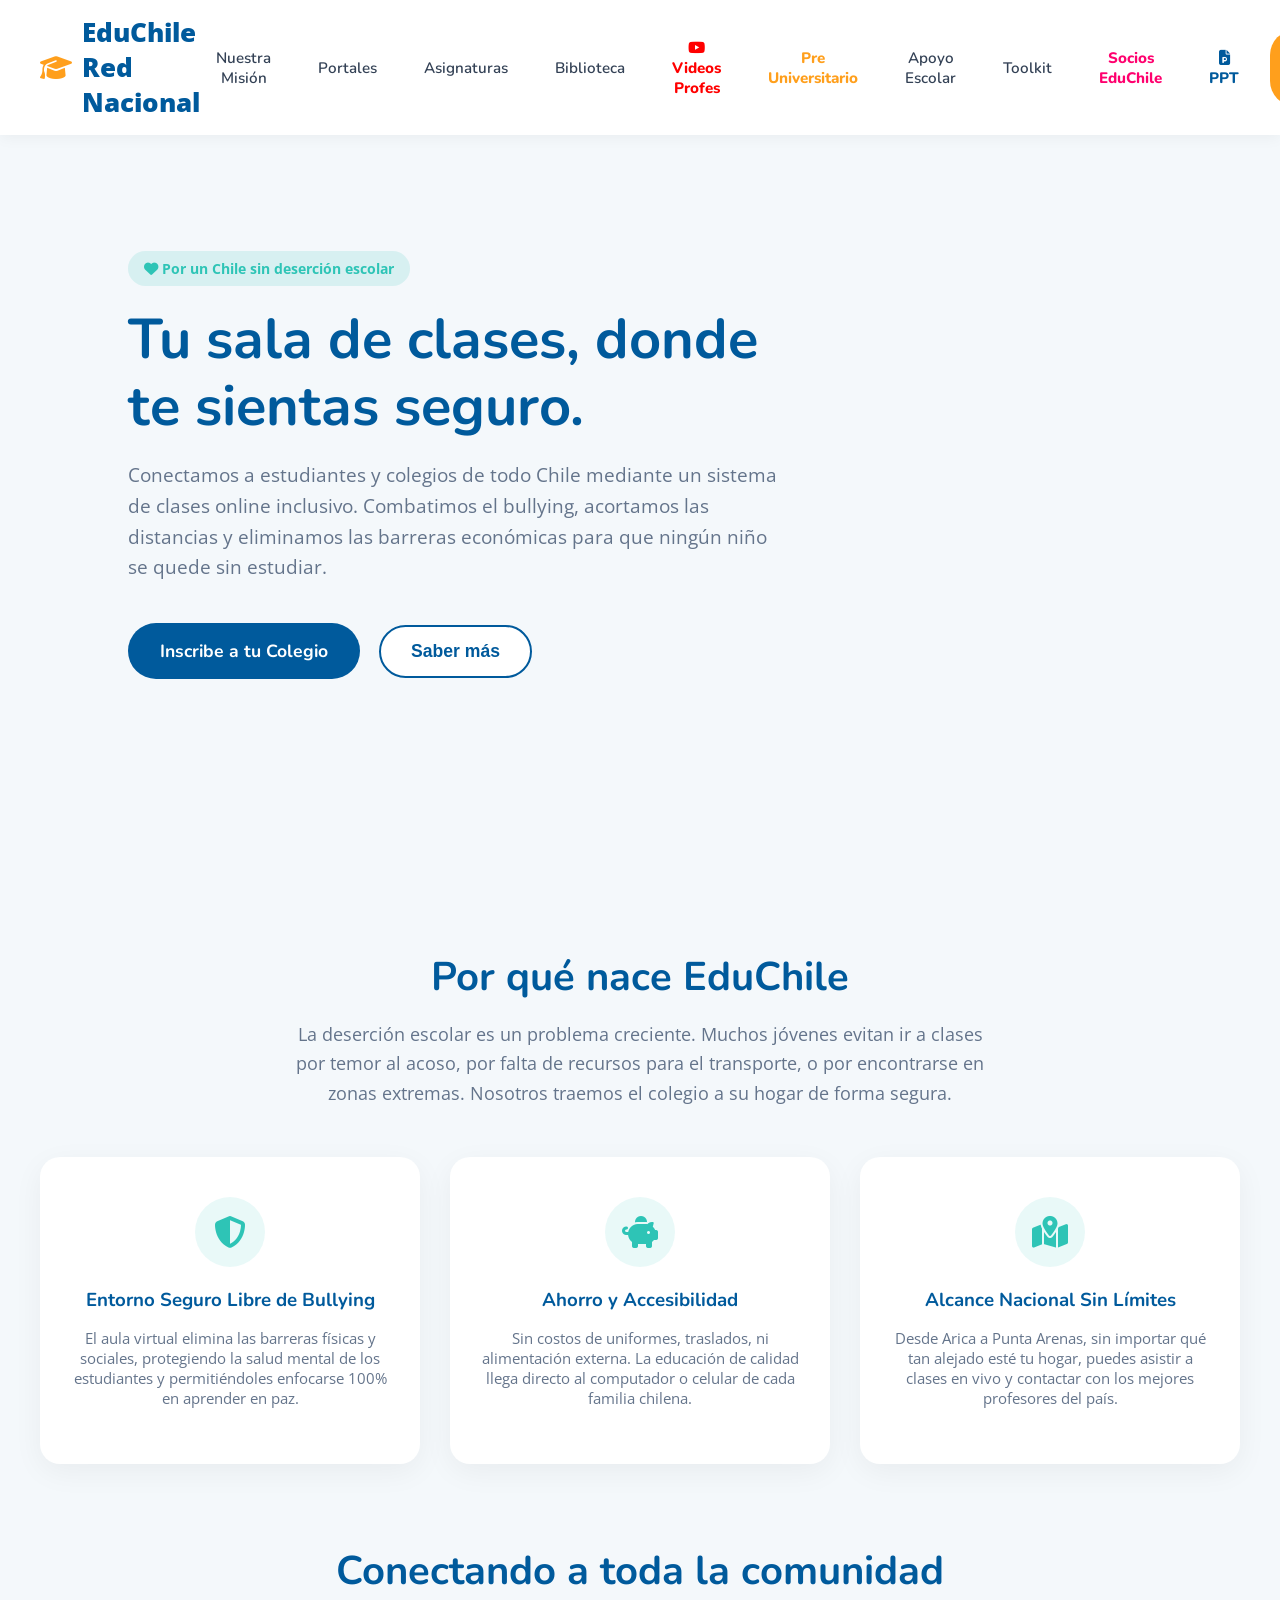
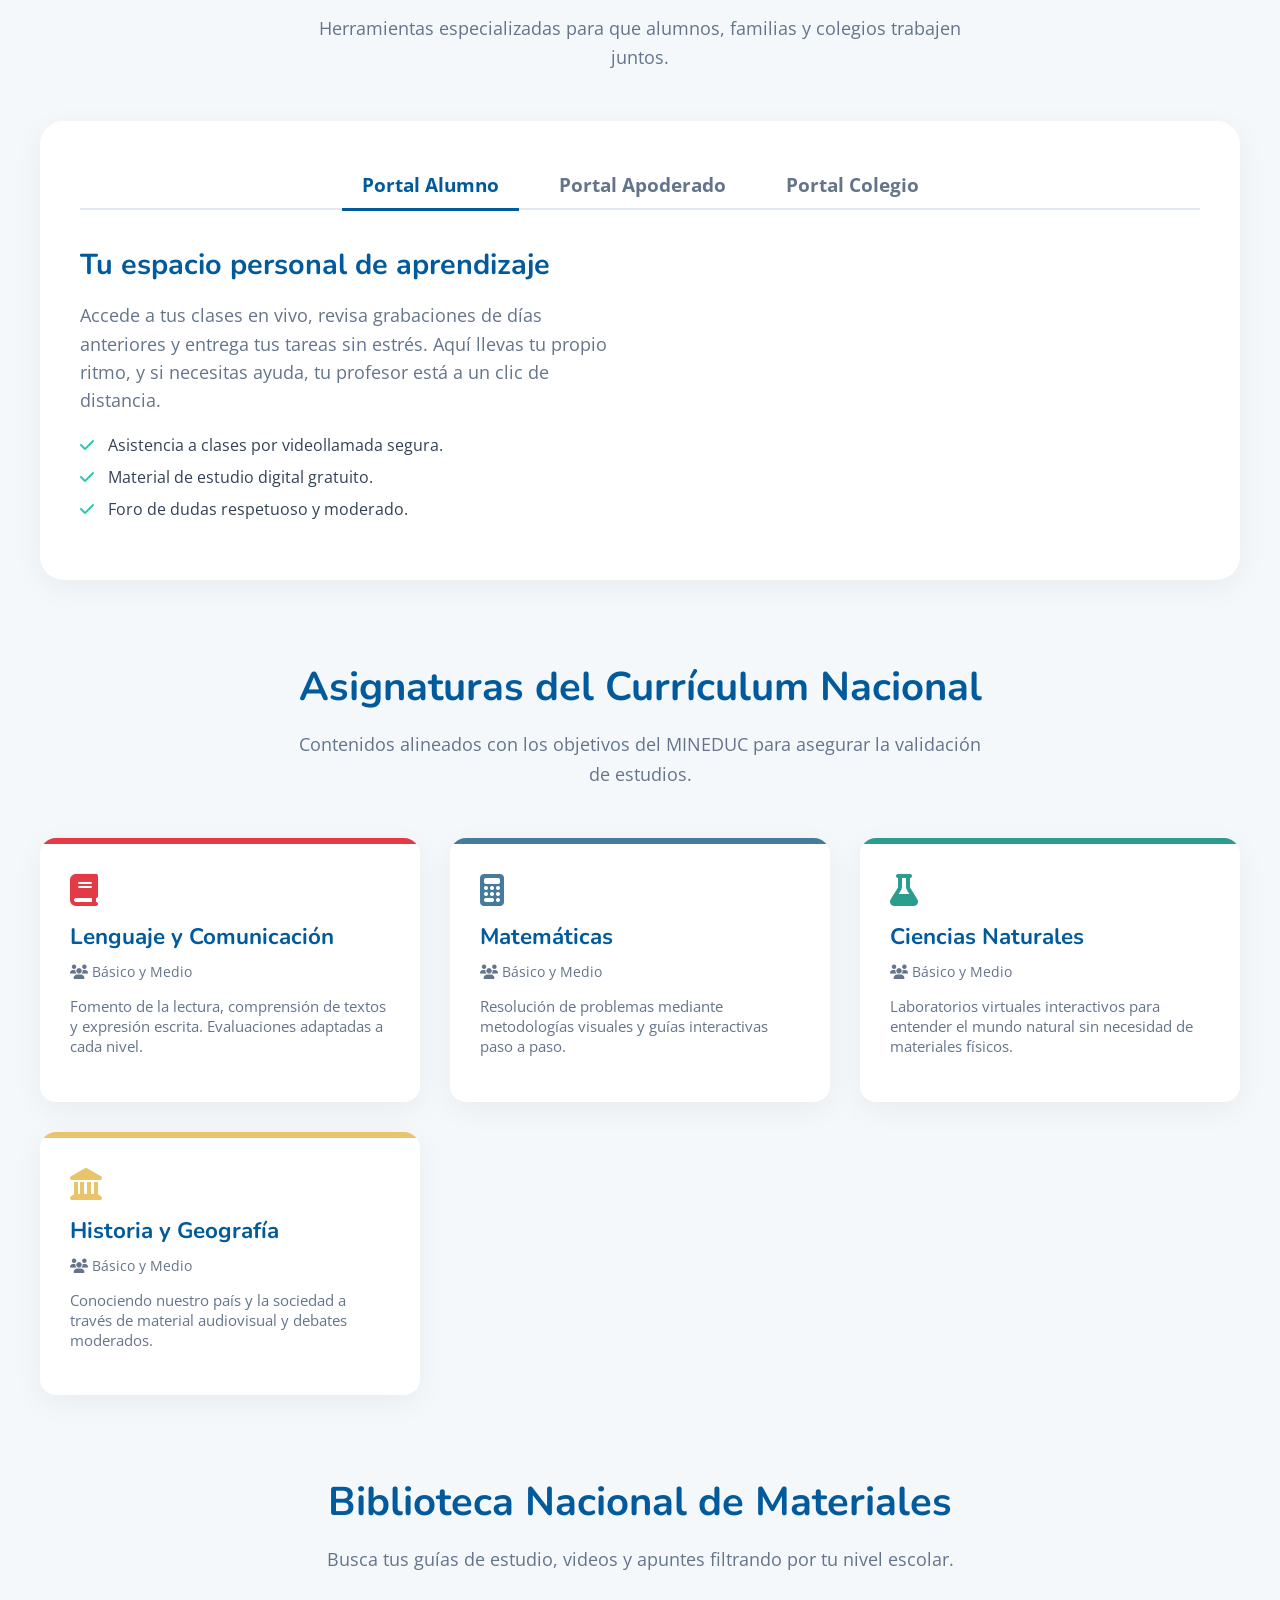
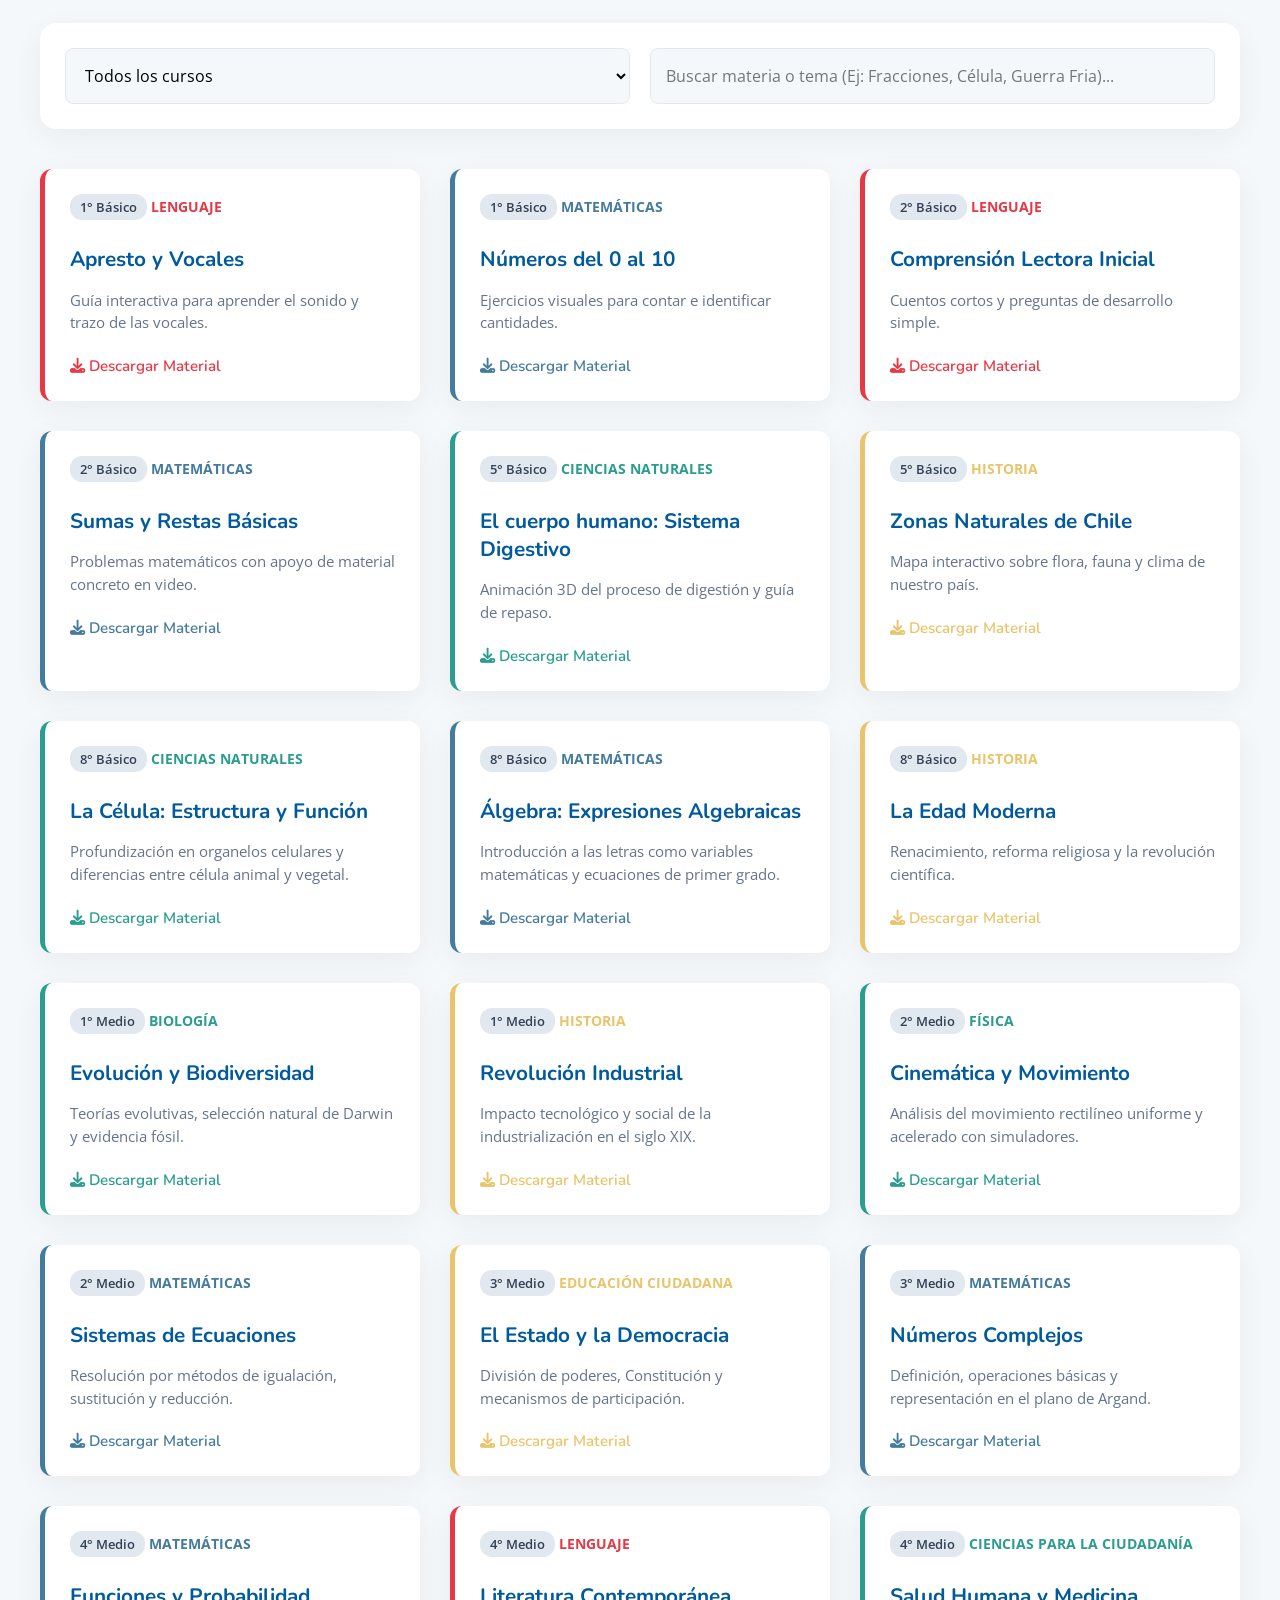
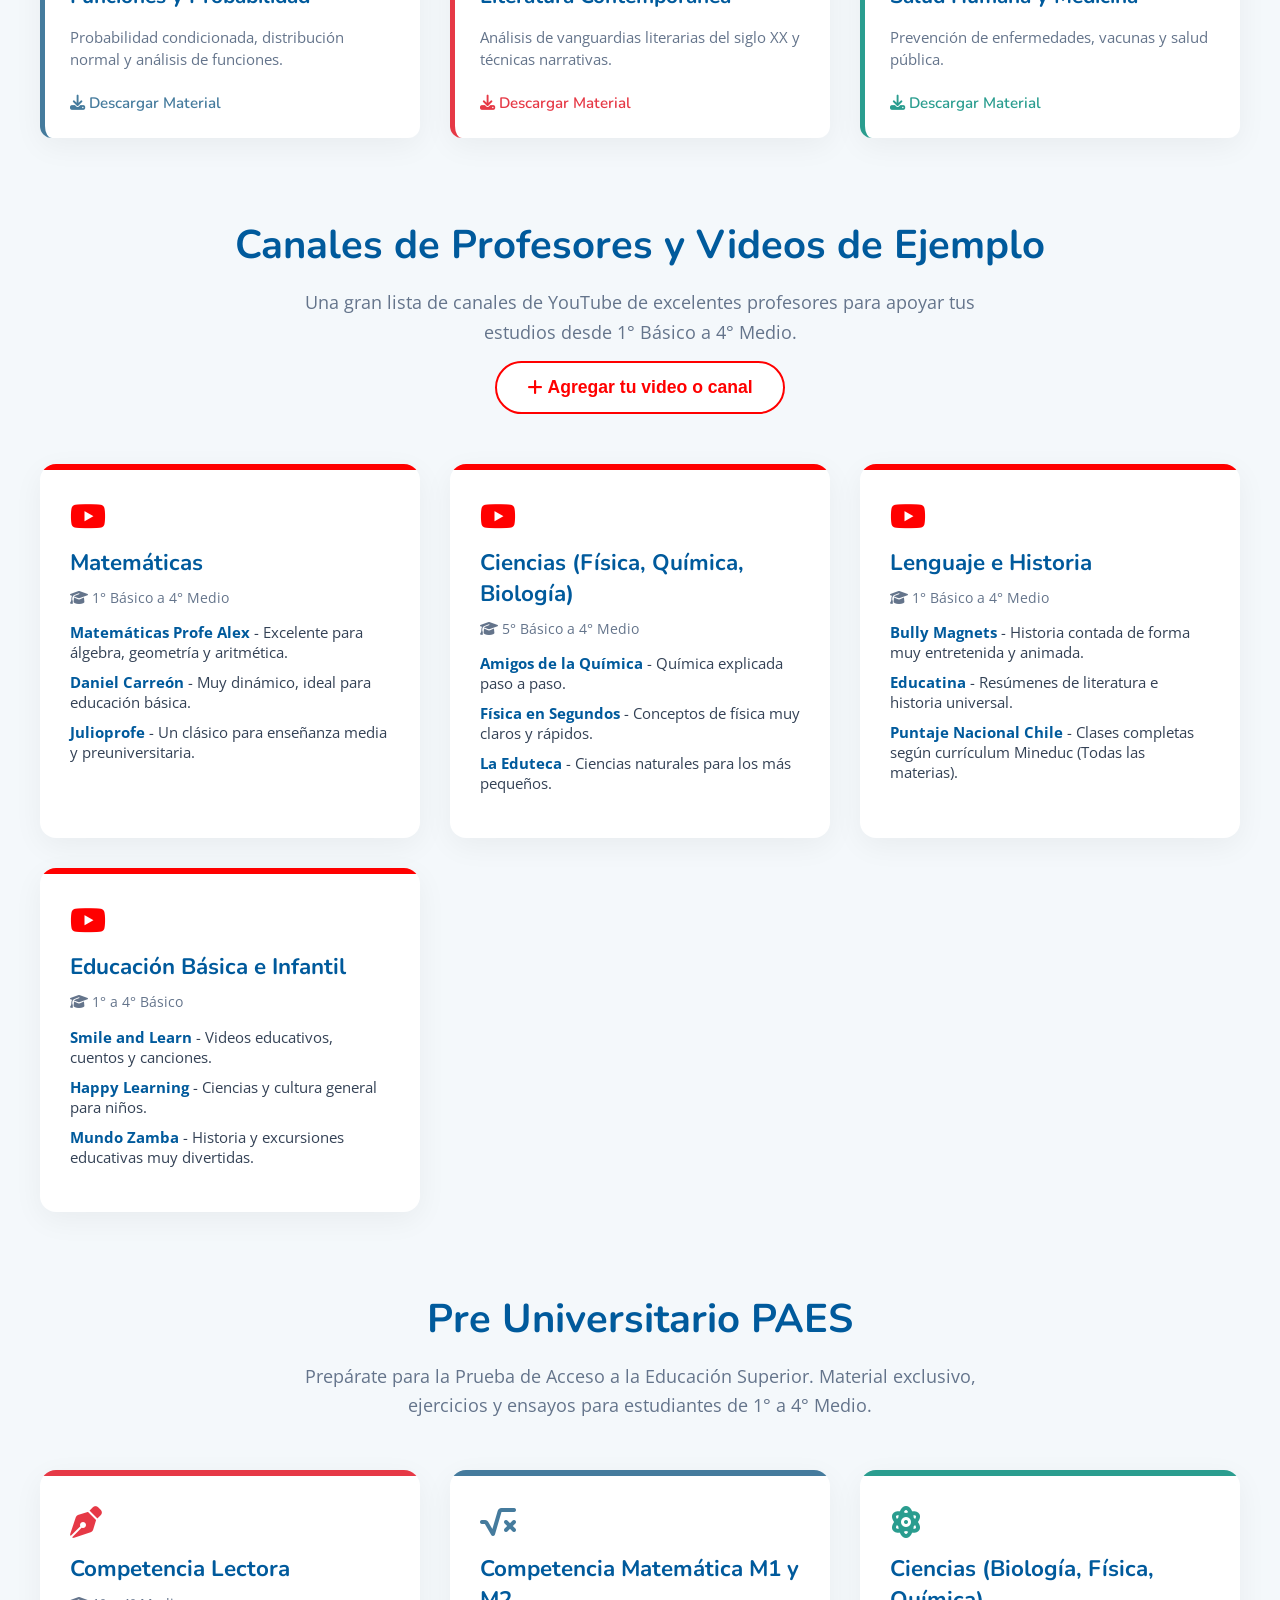
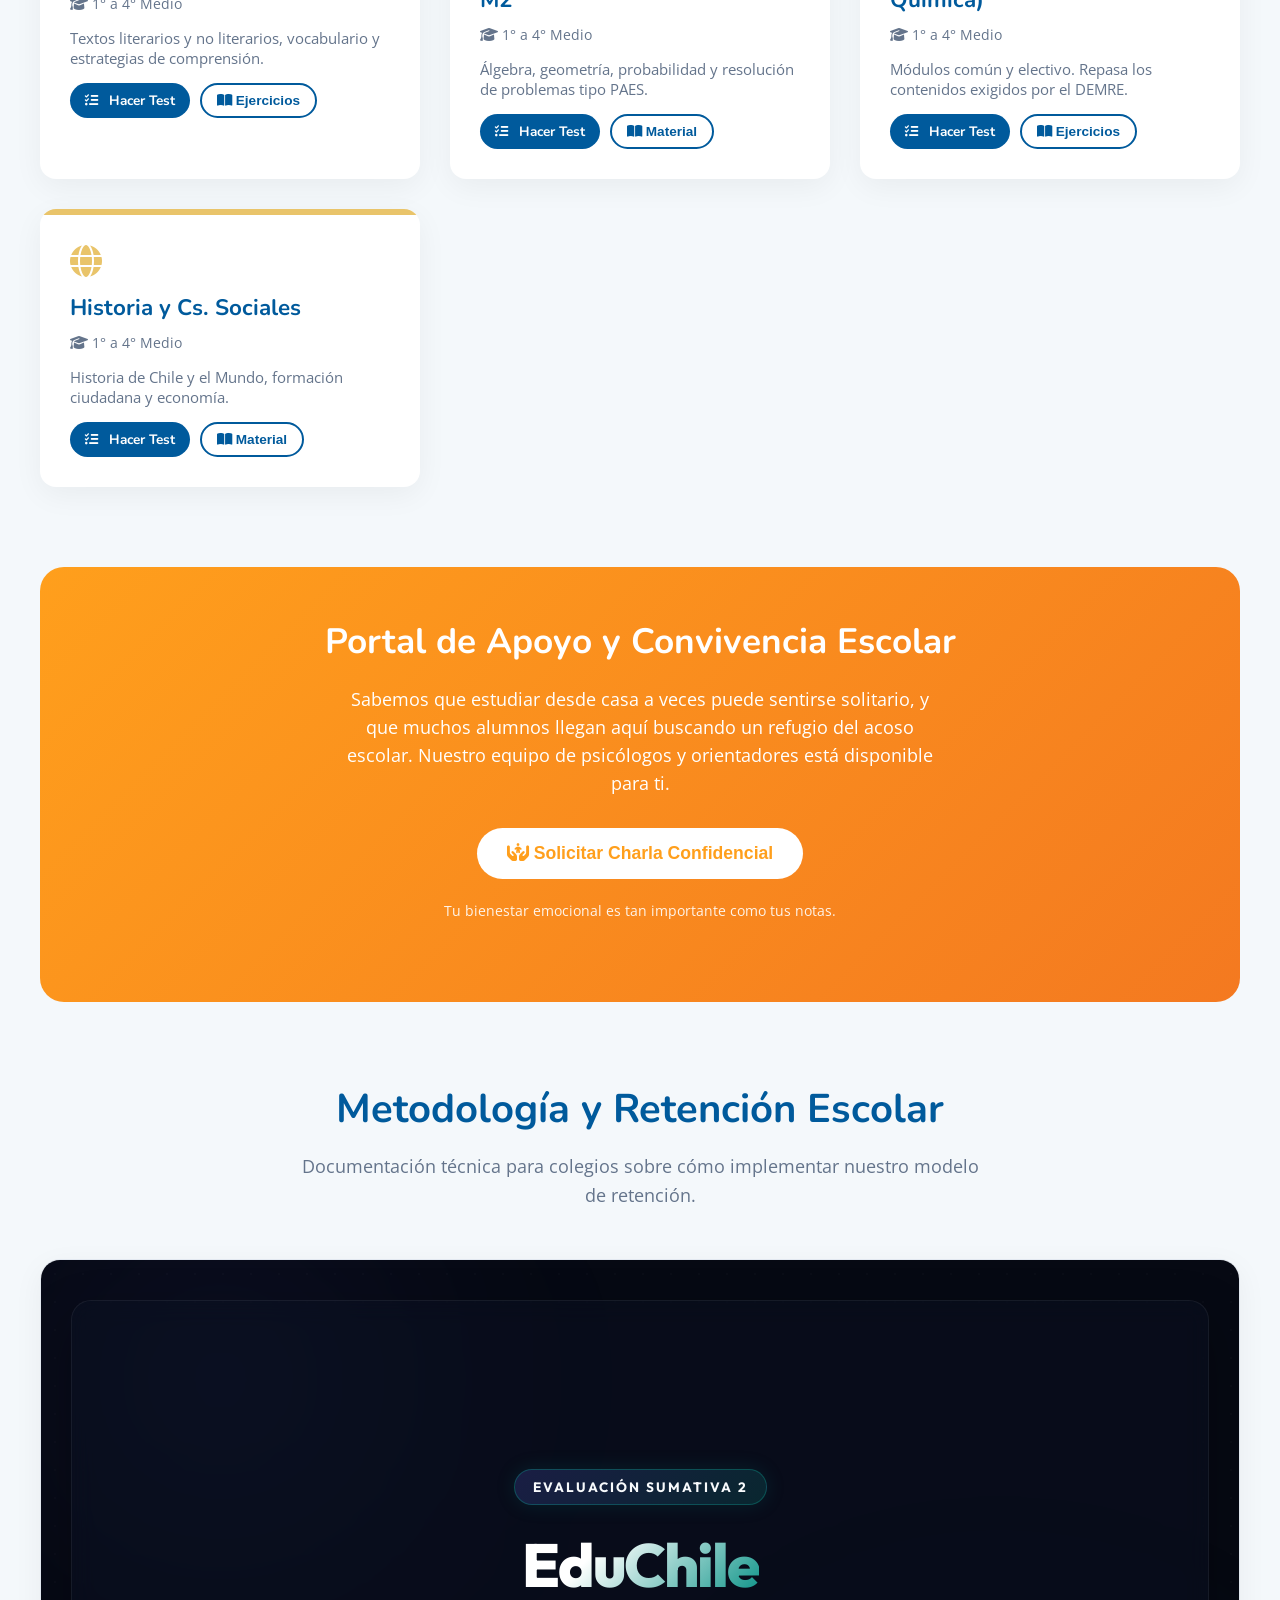
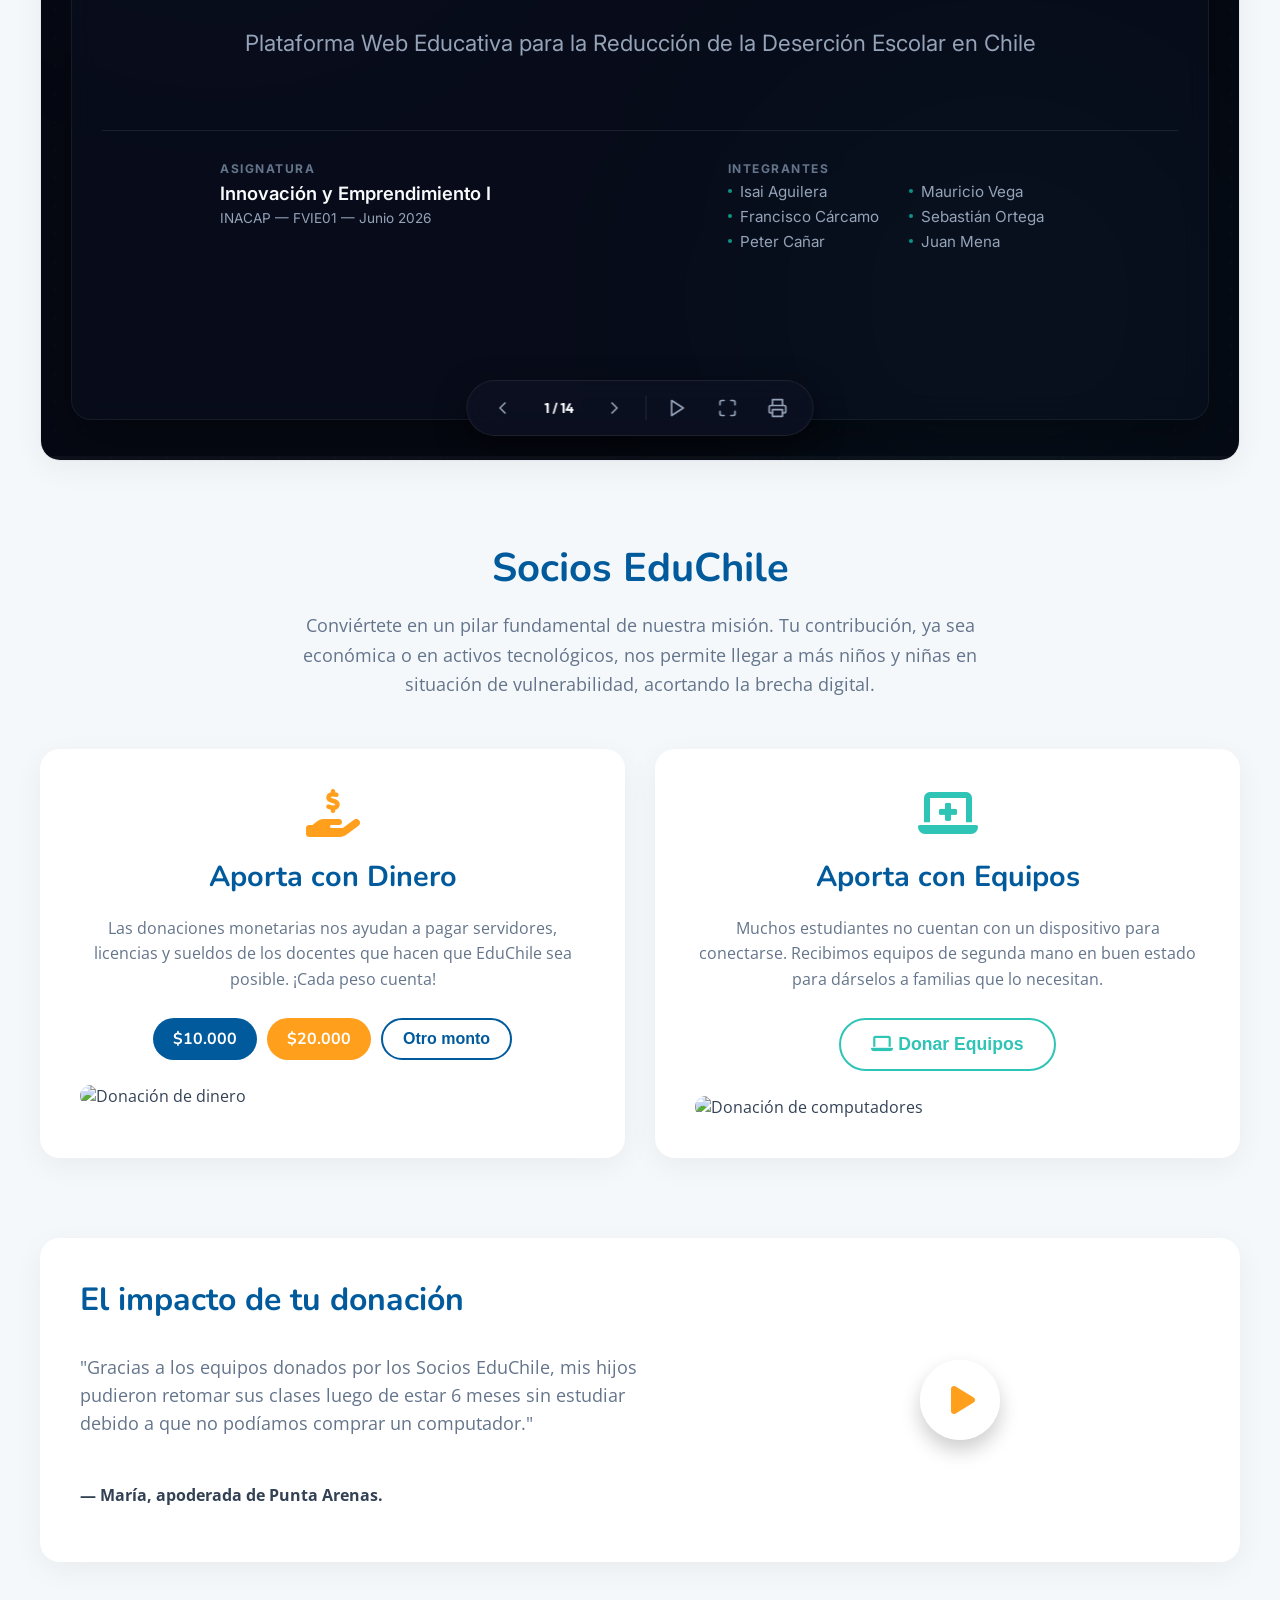
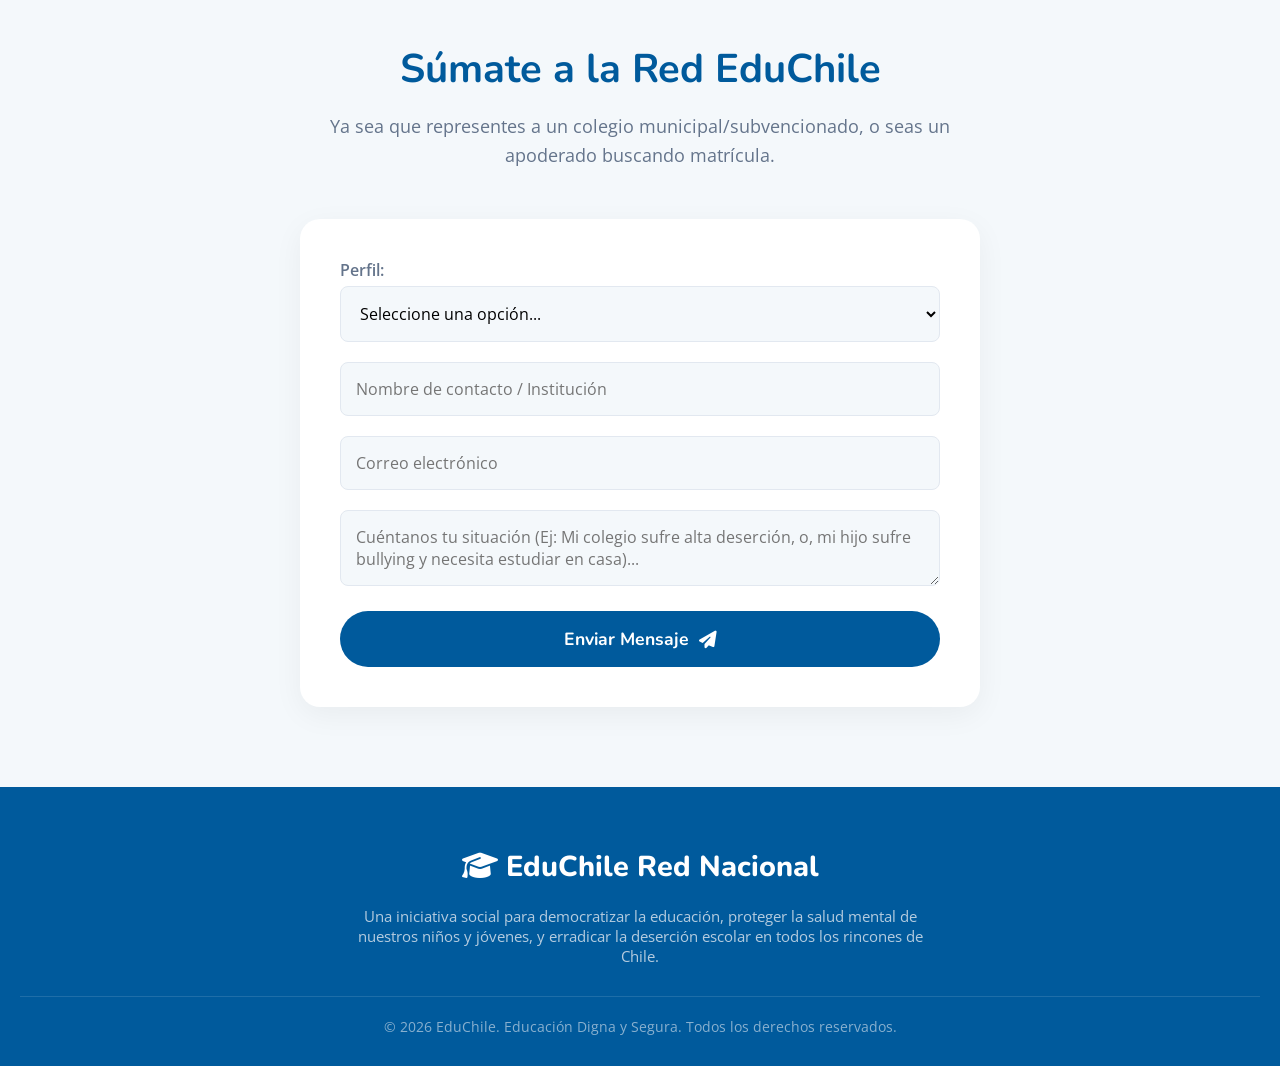
==== commit ed4cae01: "Agregado botón para sugerir canales de profesores" ====
--- a/clasesonline.html
+++ b/clasesonline.html
@@ -773,6 +773,7 @@
         <div class="section-header" id="canales" style="margin-top: 40px;">
             <h2>Canales de Profesores y Videos de Ejemplo</h2>
             <p>Una gran lista de canales de YouTube de excelentes profesores para apoyar tus estudios desde 1° Básico a 4° Medio.</p>
+            <button class="btn-secondary" style="margin-top: 15px; margin-left: 0; border-color: #FF0000; color: #FF0000;" onclick="alert('Abriendo formulario para sugerir un canal de YouTube o video...')"><i class="fa-solid fa-plus"></i> Agregar tu video o canal</button>
         </div>
 
         <div class="courses-grid">
